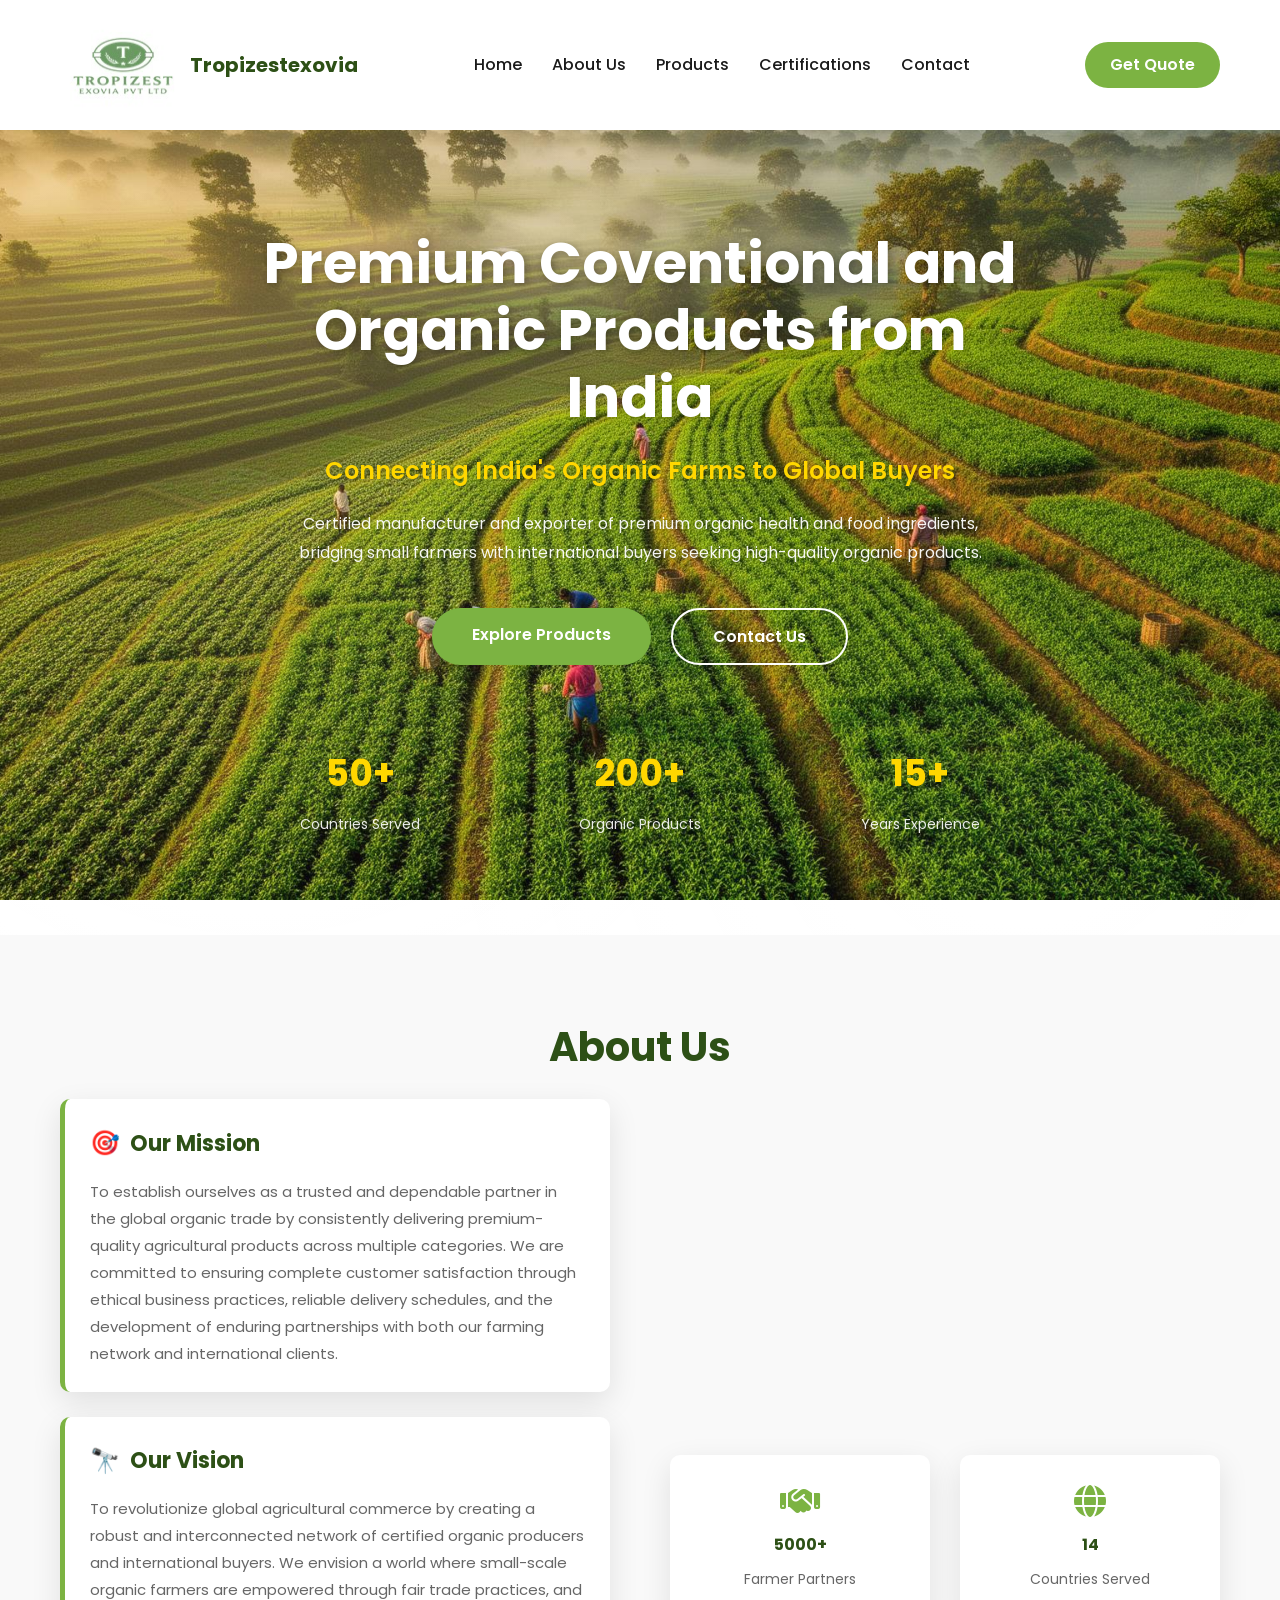
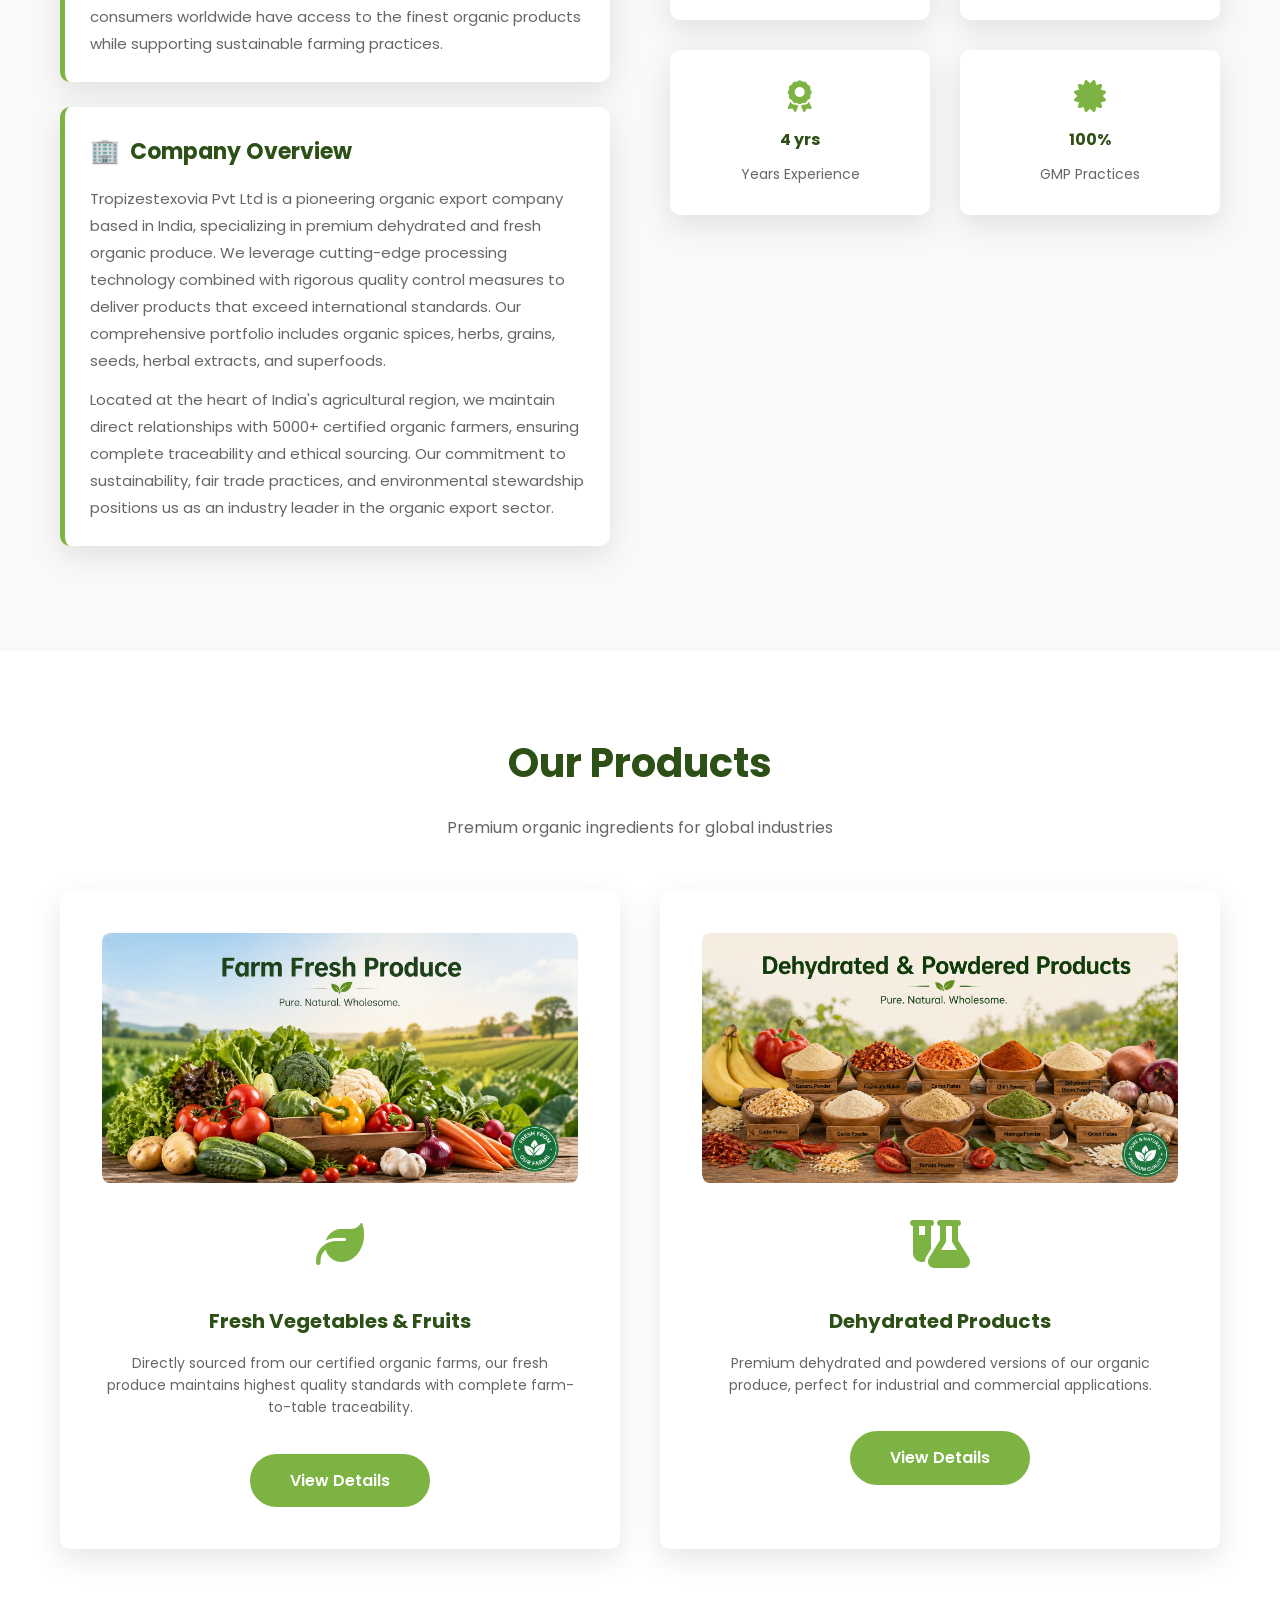
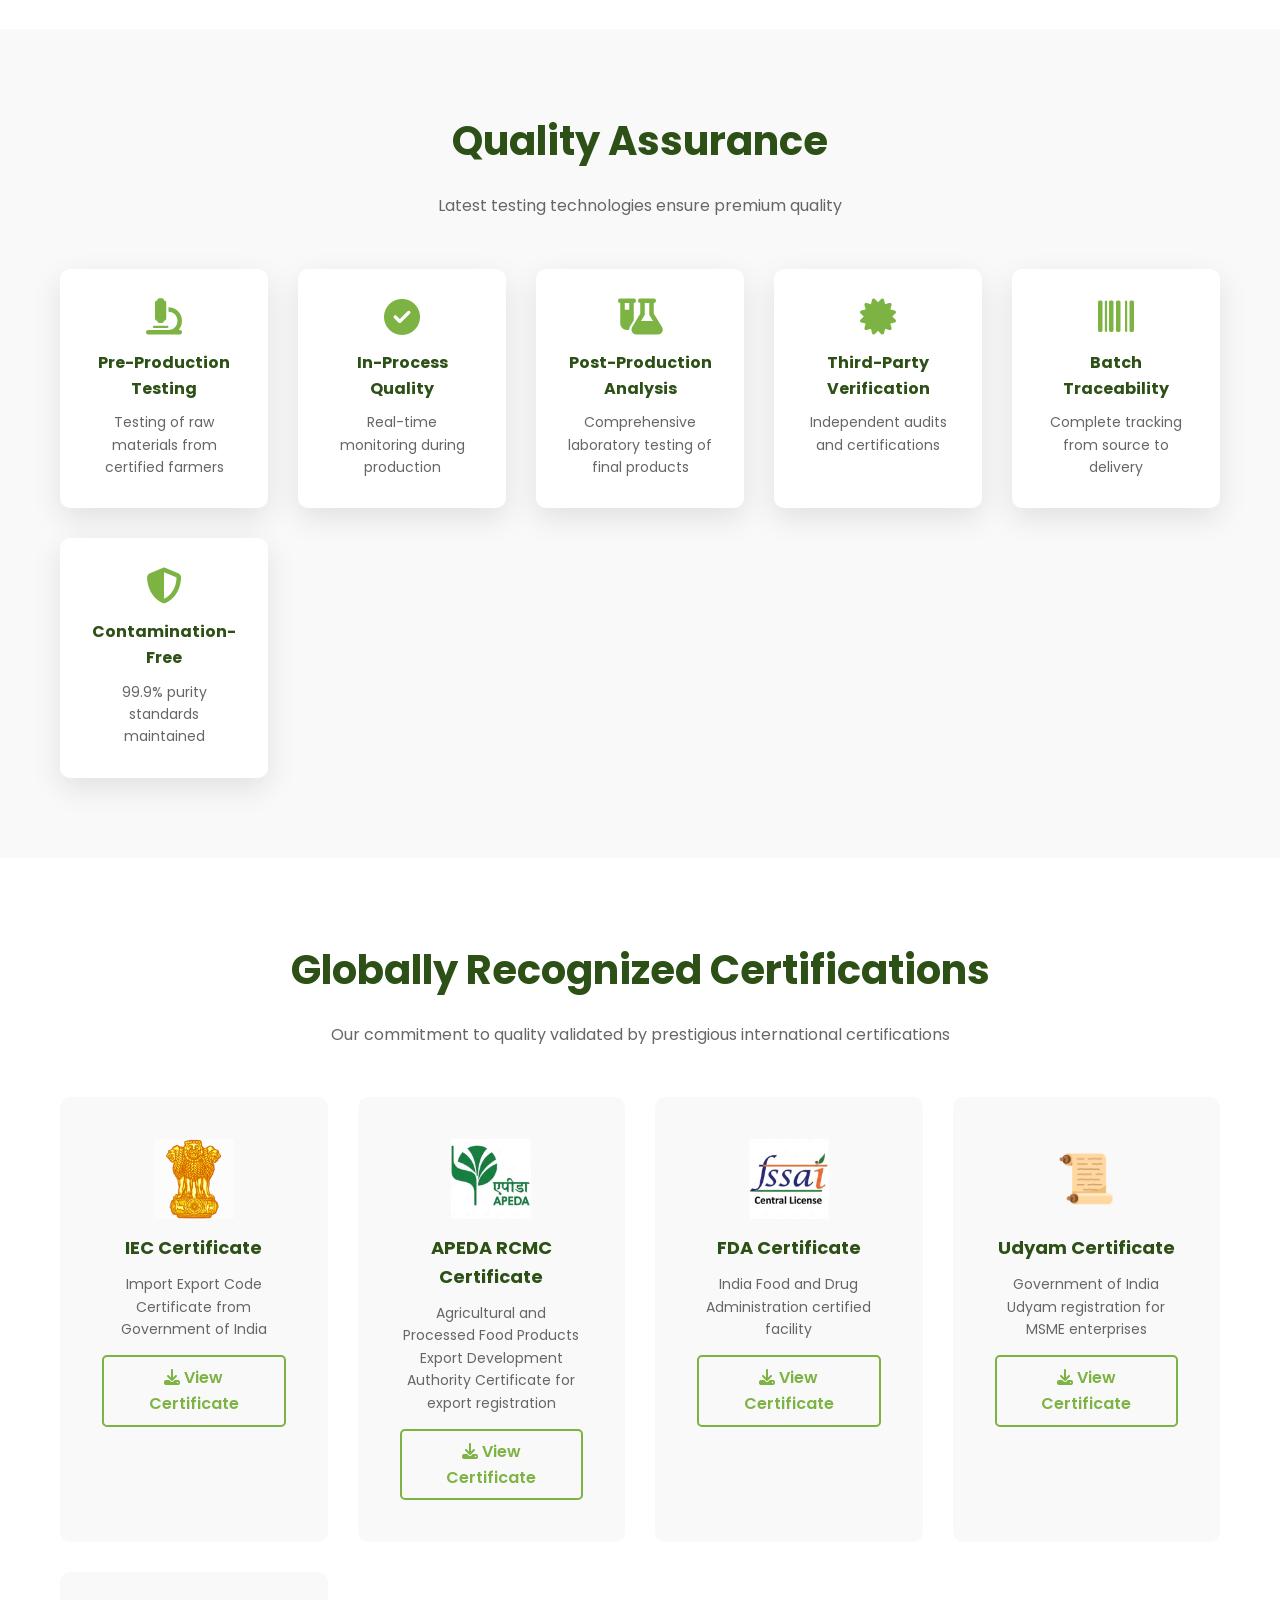
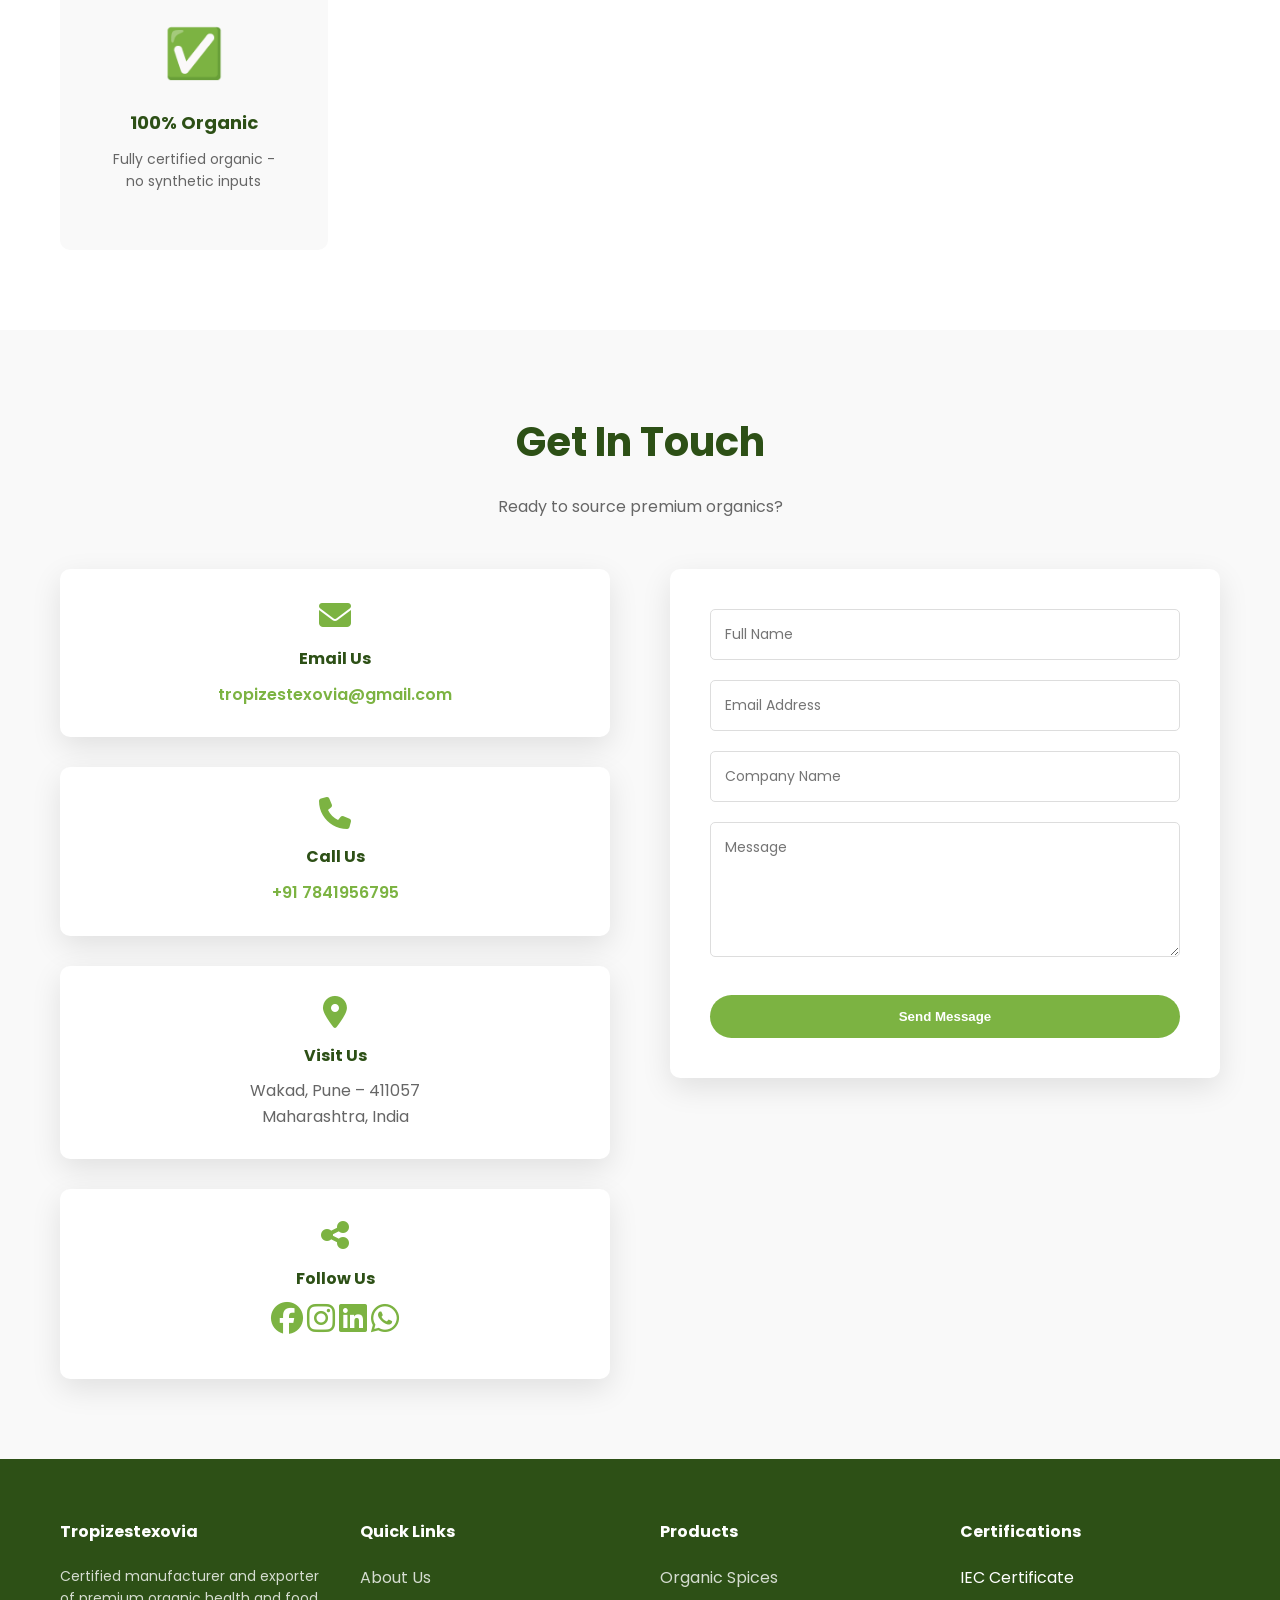
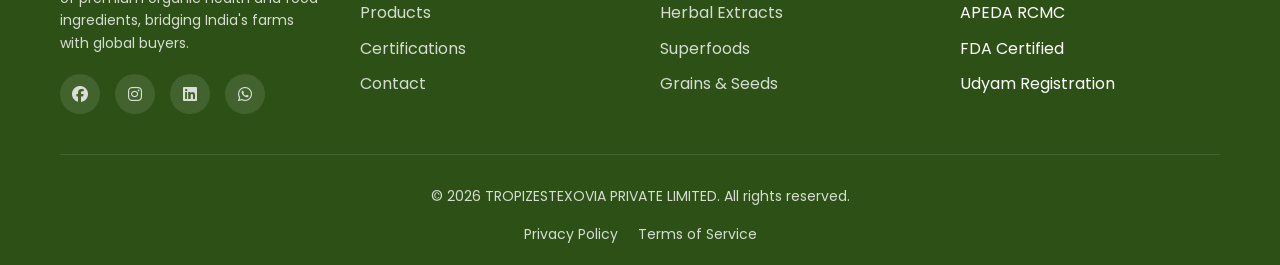
==== index.html @ 0a2497f1 "chnage menu" ====
<!DOCTYPE html>
<html lang="en">
<head>
    <meta charset="UTF-8">
    <meta name="viewport" content="width=device-width, initial-scale=1.0">
    <base href="">
    <title>Tropizestexovia - Premium Organic Products from India</title>
    <link rel="stylesheet" href="styles.css">
    <link rel="stylesheet" href="https://cdnjs.cloudflare.com/ajax/libs/font-awesome/6.4.0/css/all.min.css">
    <link href="https://fonts.googleapis.com/css2?family=Poppins:wght@300;400;500;600;700&display=swap" rel="stylesheet">
</head>
<body>
    <!-- Navigation Header -->
    <nav class="navbar">
        <div class="nav-container">
            <div class="logo">
                <img src="logo.jpeg" alt="Tropizestexovia Logo" class="logo-img">
                <span class="logo-text">Tropizestexovia</span>
            </div>
            <ul class="nav-menu">
                <li><a href="#home" class="nav-link">Home</a></li>
                <li><a href="#about" class="nav-link">About Us</a></li>
                <li><a href="#products" class="nav-link">Products</a></li>
                <li><a href="#certifications" class="nav-link">Certifications</a></li>
                <li><a href="#contact" class="nav-link">Contact</a></li>
            </ul>
            <a href="#contact" class="btn-get-quote">Get Quote</a>
            <button class="hamburger" id="hamburger">
                <span></span>
                <span></span>
                <span></span>
            </button>
        </div>
    </nav>

    <!-- Hero Section -->
    <section id="home" class="hero" style="background-image: url('hero-bg.jpg'); background-size: cover; background-position: center; background-attachment: fixed;">
        <div class="hero-content">
            <h1 class="hero-title">Premium Coventional and Organic Products from India</h1>
            <p class="hero-subtitle">Connecting India's Organic Farms to Global Buyers</p>
            <p class="hero-description">Certified manufacturer and exporter of premium organic health and food ingredients, bridging small farmers with international buyers seeking high-quality organic products.</p>
            <div class="hero-buttons">
                <a href="#products" class="btn btn-primary">Explore Products</a>
                <a href="#contact" class="btn btn-secondary">Contact Us</a>
            </div>
            <div class="hero-stats">
                <div class="stat">
                    <h3>50+</h3>
                    <p>Countries Served</p>
                </div>
                <div class="stat">
                    <h3>200+</h3>
                    <p>Organic Products</p>
                </div>
                <div class="stat">
                    <h3>15+</h3>
                    <p>Years Experience</p>
                </div>
            </div>
        </div>
    </section>

    <!-- About Us Section -->
    <section id="about" class="about">
        <div class="container">
            <h2 class="section-title">About Us</h2>
            <div class="about-content">
                <div class="about-text">
                    <div class="mission-box">
                        <h3>Our Mission</h3>
                        <p>To establish ourselves as a trusted and dependable partner in the global organic trade by consistently delivering premium-quality agricultural products across multiple categories. We are committed to ensuring complete customer satisfaction through ethical business practices, reliable delivery schedules, and the development of enduring partnerships with both our farming network and international clients.</p>
                    </div>

                    <div class="vision-box">
                        <h3>Our Vision</h3>
                        <p>To revolutionize global agricultural commerce by creating a robust and interconnected network of certified organic producers and international buyers. We envision a world where small-scale organic farmers are empowered through fair trade practices, and consumers worldwide have access to the finest organic products while supporting sustainable farming practices.</p>
                    </div>

                    <div class="company-box">
                        <h3>Company Overview</h3>
                        <p>Tropizestexovia Pvt Ltd is a pioneering organic export company based in India, specializing in premium dehydrated and fresh organic produce. We leverage cutting-edge processing technology combined with rigorous quality control measures to deliver products that exceed international standards. Our comprehensive portfolio includes organic spices, herbs, grains, seeds, herbal extracts, and superfoods.</p>
                        <p>Located at the heart of India's agricultural region, we maintain direct relationships with 5000+ certified organic farmers, ensuring complete traceability and ethical sourcing. Our commitment to sustainability, fair trade practices, and environmental stewardship positions us as an industry leader in the organic export sector.</p>
                    </div>
                </div>
                <div class="about-features">
                    <div class="feature-item">
                        <i class="fas fa-handshake"></i>
                        <h4>5000+</h4>
                        <p>Farmer Partners</p>
                    </div>
                    <div class="feature-item">
                        <i class="fas fa-globe"></i>
                        <h4>14</h4>
                        <p>Countries Served</p>
                    </div>
                    <div class="feature-item">
                        <i class="fas fa-award"></i>
                        <h4>4 yrs</h4>
                        <p>Years Experience</p>
                    </div>
                    <div class="feature-item">
                        <i class="fas fa-certificate"></i>
                        <h4>100%</h4>
                        <p>GMP Practices</p>
                    </div>
                </div>
            </div>
        </div>
    </section>

    <!-- Products Section -->
    <section id="products" class="products">
        <div class="container">
            <h2 class="section-title">Our Products</h2>
            <p class="section-subtitle">Premium organic ingredients for global industries</p>
            
            <div class="products-grid">
                <div class="product-card">
                    <div class="product-image">
                        <img src="product-farm-fresh.jpg" alt="Farm Fresh Produce">
                    </div>
                    <div class="product-icon">
                        <i class="fas fa-leaf"></i>
                    </div>
                    <h3>Fresh Vegetables & Fruits</h3>
                    <p>Directly sourced from our certified organic farms, our fresh produce maintains highest quality standards with complete farm-to-table traceability.</p>
                    <a href="product-farm-fresh.html" class="btn btn-primary" style="display: inline-block; margin-top: 15px;">View Details</a>
                </div>

                <div class="product-card">
                    <div class="product-image">
                        <img src="product-dehydrated.jpg" alt="Dehydrated & Powdered Products">
                    </div>
                    <div class="product-icon">
                        <i class="fas fa-flask-vial"></i>
                    </div>
                    <h3>Dehydrated Products</h3>
                    <p>Premium dehydrated and powdered versions of our organic produce, perfect for industrial and commercial applications.</p>
                    <a href="product-dehydrated.html" class="btn btn-primary" style="display: inline-block; margin-top: 15px;">View Details</a>
                </div>
            </div>
        </div>
    </section>

    <!-- Quality Assurance Section -->
    <section class="quality-assurance">
        <div class="container">
            <h2 class="section-title">Quality Assurance</h2>
            <p class="section-subtitle">Latest testing technologies ensure premium quality</p>
            
            <div class="quality-grid">
                <div class="quality-item">
                    <i class="fas fa-microscope"></i>
                    <h4>Pre-Production Testing</h4>
                    <p>Testing of raw materials from certified farmers</p>
                </div>
                <div class="quality-item">
                    <i class="fas fa-check-circle"></i>
                    <h4>In-Process Quality</h4>
                    <p>Real-time monitoring during production</p>
                </div>
                <div class="quality-item">
                    <i class="fas fa-flask-vial"></i>
                    <h4>Post-Production Analysis</h4>
                    <p>Comprehensive laboratory testing of final products</p>
                </div>
                <div class="quality-item">
                    <i class="fas fa-certificate"></i>
                    <h4>Third-Party Verification</h4>
                    <p>Independent audits and certifications</p>
                </div>
                <div class="quality-item">
                    <i class="fas fa-barcode"></i>
                    <h4>Batch Traceability</h4>
                    <p>Complete tracking from source to delivery</p>
                </div>
                <div class="quality-item">
                    <i class="fas fa-shield-alt"></i>
                    <h4>Contamination-Free</h4>
                    <p>99.9% purity standards maintained</p>
                </div>
            </div>
        </div>
    </section>

    <!-- Certifications Section -->
    <section id="certifications" class="certifications">
        <div class="container">
            <h2 class="section-title">Globally Recognized Certifications</h2>
            <p class="section-subtitle">Our commitment to quality validated by prestigious international certifications</p>
            
            <div class="certifications-grid">
                <div class="cert-card">
                    <div class="cert-icon"><img src="icons/IEC.ico" alt="IEC Certificate"></div>
                    <h4>IEC Certificate</h4>
                    <p>Import Export Code Certificate from Government of India</p>
                    <a href="certificates/AAMCT-Certificate.pdf" target="_blank" class="cert-link"><i class="fas fa-download"></i> View Certificate</a>
                </div>
                <div class="cert-card">
                    <div class="cert-icon"><img src="icons/APEDA.ico" alt="APEDA RCMC Certificate"></div>
                    <h4>APEDA RCMC Certificate</h4>
                    <p>Agricultural and Processed Food Products Export Development Authority Certificate for export registration</p>
                    <a href="certificates/APEDA RCMC CERTIFICATE.pdf" target="_blank" class="cert-link"><i class="fas fa-download"></i> View Certificate</a>
                </div>
                <div class="cert-card">
                    <div class="cert-icon"><img src="icons/FSSAI.ico" alt="FDA Certificate"></div>
                    <h4>FDA Certificate</h4>
                    <p>India Food and Drug Administration certified facility</p>
                    <a href="certificates/FDA-Certificate.pdf" target="_blank" class="cert-link"><i class="fas fa-download"></i> View Certificate</a>
                </div>
                <div class="cert-card">
                    <div class="cert-icon">📜</div>
                    <h4>Udyam Certificate</h4>
                    <p>Government of India Udyam registration for MSME enterprises</p>
                    <a href="certificates/Udyam- Certificate.pdf" target="_blank" class="cert-link"><i class="fas fa-download"></i> View Certificate</a>
                </div>
                <div class="cert-card">
                    <div class="cert-icon">✅</div>
                    <h4>100% Organic</h4>
                    <p>Fully certified organic - no synthetic inputs</p>
                </div>
            </div>
        </div>
    </section>

    <!-- Contact Section -->
    <section id="contact" class="contact">
        <div class="container">
            <h2 class="section-title">Get In Touch</h2>
            <p class="section-subtitle">Ready to source premium organics?</p>
            
            <div class="contact-content">
                <div class="contact-info">
                    <div class="info-card">
                        <i class="fas fa-envelope"></i>
                        <h4>Email Us</h4>
                        <p><a href="mailto:tropizestexovia@gmail.com">tropizestexovia@gmail.com</a></p>
                    </div>
                    <div class="info-card">
                        <i class="fas fa-phone"></i>
                        <h4>Call Us</h4>
                        <p><a href="tel:+917841956795">+91 7841956795</a></p>
                    </div>
                    <div class="info-card">
                        <i class="fas fa-map-marker-alt"></i>
                        <h4>Visit Us</h4>
                        <p>Wakad, Pune – 411057<br>Maharashtra, India</p>
                    </div>
                    <div class="info-card">
                        <i class="fas fa-share-alt"></i>
                        <h4>Follow Us</h4>
                        <div class="social-links-contact">
                            <a href="https://www.facebook.com/share/19du6GPkQo/" target="_blank" title="Facebook"><i class="fab fa-facebook"></i></a>
                            <a href="https://www.instagram.com/tropizestexovia?igsh=aGVoY3Zkc3RvdDV5" target="_blank" title="Instagram"><i class="fab fa-instagram"></i></a>
                            <a href="https://www.linkedin.com/in/tropizest-exovia-0214613b3?utm_source=share_via&utm_content=profile&utm_medium=member_android" target="_blank" title="LinkedIn"><i class="fab fa-linkedin"></i></a>
                            <a href="https://wa.me/message/GR5QZE72FZH6A1" target="_blank" title="WhatsApp"><i class="fab fa-whatsapp"></i></a>
                        </div>
                    </div>
                </div>

                <form class="contact-form" id="contactForm">
                    <div class="form-group">
                        <input type="text" placeholder="Full Name" required>
                    </div>
                    <div class="form-group">
                        <input type="email" placeholder="Email Address" required>
                    </div>
                    <div class="form-group">
                        <input type="text" placeholder="Company Name" required>
                    </div>
                    <div class="form-group">
                        <textarea placeholder="Message" rows="5" required></textarea>
                    </div>
                    <button type="submit" class="btn btn-primary">Send Message</button>
                </form>
            </div>
        </div>
    </section>

    <!-- Footer -->
    <!-- Quote Modal -->
    <div id="quoteModal" class="modal-quote">
        <div class="modal-content-quote">
            <div style="display:flex; justify-content:space-between; align-items:center; margin-bottom:12px;">
                <h3 style="margin:0; color:var(--primary-color);">Get a Quote</h3>
                <button onclick="closeQuoteModal()" style="background:none; border:none; font-size:28px; cursor:pointer; color:var(--text-light);">&times;</button>
            </div>
            <form id="quoteForm">
                <div class="quote-grid">
                    <div>
                        <label>First Name</label>
                        <input type="text" name="first_name" required>
                    </div>
                    <div>
                        <label>Last Name</label>
                        <input type="text" name="last_name">
                    </div>
                    <div>
                        <label>Company Name</label>
                        <input type="text" name="company">
                    </div>
                    <div>
                        <label>Email</label>
                        <input type="email" name="email" required>
                    </div>
                    <div>
                        <label>Phone</label>
                        <input type="tel" name="phone" required>
                    </div>
                    <div>
                        <label>Product</label>
                        <input type="text" id="quote_product" name="product" placeholder="Product name or leave blank">
                    </div>
                    <div class="full">
                        <label>Requirement</label>
                        <textarea name="requirement" rows="3"></textarea>
                    </div>
                    <div class="full">
                        <label>Address</label>
                        <textarea name="address" rows="2"></textarea>
                    </div>
                    <div>
                        <label>Expected Date</label>
                        <input type="date" name="expected_date">
                    </div>
                </div>
                <div class="modal-actions">
                    <button type="button" class="btn btn-close" onclick="closeQuoteModal()">Cancel</button>
                    <button type="submit" class="btn btn-primary">Send via Email</button>
                </div>
            </form>
        </div>
    </div>
    <footer class="footer">
        <div class="container">
            <div class="footer-content">
                <div class="footer-section">
                    <h4>Tropizestexovia</h4>
                    <p>Certified manufacturer and exporter of premium organic health and food ingredients, bridging India's farms with global buyers.</p>
                    <div class="social-links">
                        <a href="https://www.facebook.com/share/19du6GPkQo/" target="_blank" title="Facebook"><i class="fab fa-facebook"></i></a>
                        <a href="https://www.instagram.com/tropizestexovia?igsh=aGVoY3Zkc3RvdDV5" target="_blank" title="Instagram"><i class="fab fa-instagram"></i></a>
                        <a href="https://www.linkedin.com/in/tropizest-exovia-0214613b3?utm_source=share_via&utm_content=profile&utm_medium=member_android" target="_blank" title="LinkedIn"><i class="fab fa-linkedin"></i></a>
                        <a href="https://wa.me/message/GR5QZE72FZH6A1" target="_blank" title="WhatsApp"><i class="fab fa-whatsapp"></i></a>
                    </div>
                </div>
                <div class="footer-section">
                    <h4>Quick Links</h4>
                    <ul>
                        <li><a href="#about">About Us</a></li>
                        <li><a href="#products">Products</a></li>
                        <li><a href="#certifications">Certifications</a></li>
                        <li><a href="#contact">Contact</a></li>
                    </ul>
                </div>
                <div class="footer-section">
                    <h4>Products</h4>
                    <ul>
                        <li><a href="#products">Organic Spices</a></li>
                        <li><a href="#products">Herbal Extracts</a></li>
                        <li><a href="#products">Superfoods</a></li>
                        <li><a href="#products">Grains & Seeds</a></li>
                    </ul>
                </div>
                <div class="footer-section">
                    <h4>Certifications</h4>
                    <ul>
                        <li>IEC Certificate</li>
                        <li>APEDA RCMC</li>
                        <li>FDA Certified</li>
                        <li>Udyam Registration</li>
                    </ul>
                </div>
            </div>
            <div class="footer-bottom">
                <p>&copy; 2026 TROPIZESTEXOVIA PRIVATE LIMITED. All rights reserved.</p>
                <div class="footer-links">
                    <a href="#">Privacy Policy</a>
                    <a href="#">Terms of Service</a>
                </div>
            </div>
        </div>
    </footer>

    <script src="script.js"></script>
<div id="google_translate_element" style="position:fixed;top:60px;right:5px;z-index:9999;background-color: transparent;padding:6px;border-radius:2px;"></div>
<script>
function googleTranslateElementInit() {
 new google.translate.TranslateElement({
  pageLanguage:'en',
  includedLanguages:'en,hi,de,fr,es,zh-CN,ar,ru,ja,it,pt',
 }, 'google_translate_element');
}
</script>
<script src="https://translate.google.com/translate_a/element.js?cb=googleTranslateElementInit"></script>
</body>
</html>
---- styles.css ----
/* ==================== Global Styles ==================== */
* {
    margin: 0;
    padding: 0;
    box-sizing: border-box;
}

:root {
    --primary-color: #2d5016;
    --secondary-color: #7cb342;
    --accent-color: #ff6b6b;
    --text-dark: #1a1a1a;
    --text-light: #666666;
    --bg-light: #f9f9f9;
    --white: #ffffff;
    --shadow: 0 10px 30px rgba(0, 0, 0, 0.1);
    --shadow-hover: 0 15px 40px rgba(0, 0, 0, 0.15);
}

html {
    scroll-behavior: smooth;
}

body {
    font-family: 'Poppins', sans-serif;
    color: var(--text-dark);
    background-color: var(--white);
    line-height: 1.6;
}

.container {
    max-width: 1200px;
    margin: 0 auto;
    padding: 0 20px;
}

/* ==================== Navigation ==================== */
.navbar {
    background-color: rgba(255, 255, 255, 0.95);
    padding: 15px 0;
    top: 0;
    z-index: 1000;
    box-shadow: 0 2px 10px rgba(0, 0, 0, 0.1);
    width: 100%;
    backdrop-filter: blur(10px);
}

.nav-container {
    display: flex;
    justify-content: space-between;
    align-items: center;
    max-width: 1200px;
    margin: 0 auto;
    padding: 0 20px;
}

.logo {
    display: flex;
    align-items: center;
    gap: px;
    text-decoration: none;
    font-weight: 700;
    font-size: 20px;
    color: var(--primary-color);
}



.logo-img {
    height: 100px;
    width: 130px;
}

.logo-text {
    color: var(--primary-color);
}

.nav-menu {
    display: flex;
    list-style: none;
    gap: 30px;
}

.nav-link {
    color: var(--text-dark);
    text-decoration: none;
    font-weight: 500;
    transition: color 0.3s ease;
    position: relative;
}

.nav-link:hover {
    color: var(--secondary-color);
}

.nav-link::after {
    content: '';
    position: absolute;
    bottom: -5px;
    left: 0;
    width: 0;
    height: 2px;
    background-color: var(--secondary-color);
    transition: width 0.3s ease;
}

.nav-link:hover::after {
    width: 100%;
}

.btn-get-quote {
    background-color: var(--secondary-color);
    color: var(--white);
    padding: 10px 25px;
    border-radius: 50px;
    text-decoration: none;
    font-weight: 600;
    transition: all 0.3s ease;
    border: none;
    cursor: pointer;
}

.btn-get-quote:hover {
    background-color: var(--primary-color);
    transform: translateY(-2px);
    box-shadow: var(--shadow);
}

/* Hamburger Menu */
.hamburger {
    display: none;
    flex-direction: column;
    cursor: pointer;
    background: none;
    border: none;
    padding: 5px;
    z-index: 1001;
}

.hamburger span {
    width: 25px;
    height: 3px;
    background-color: var(--primary-color);
    margin: 5px 0;
    transition: all 0.3s ease;
    border-radius: 2px;
}

.hamburger.active span:nth-child(1) {
    transform: rotate(45deg) translate(10px, 10px);
}

.hamburger.active span:nth-child(2) {
    opacity: 0;
}

.hamburger.active span:nth-child(3) {
    transform: rotate(-45deg) translate(8px, -7px);
}

/* Mobile Menu */
.nav-menu.mobile-active {
    display: flex;
    flex-direction: column;
    position: absolute;
    top: 100%;
    left: 0;
    right: 0;
    background-color: rgba(255, 255, 255, 0.98);
    backdrop-filter: blur(10px);
    padding: 20px 0;
    gap: 0;
    list-style: none;
    box-shadow: 0 5px 15px rgba(0, 0, 0, 0.1);
}

.nav-menu.mobile-active li {
    padding: 0;
}

.nav-menu.mobile-active .nav-link {
    display: block;
    padding: 12px 20px;
    color: var(--text-dark);
    text-decoration: none;
    font-weight: 500;
    border-bottom: 1px solid #f0f0f0;
    transition: all 0.3s ease;
}

.nav-menu.mobile-active .nav-link:hover {
    background-color: #f5f5f5;
    color: var(--secondary-color);
}

.nav-menu.mobile-active .nav-link::after {
    display: none;
}

/* ==================== Hero Section ==================== */
.hero {
    padding: 100px 20px 80px 20px;
    text-align: center;
    background-image: linear-gradient(rgba(45, 80, 22, 0.5), rgba(45, 80, 22, 0.5)), url('hero-bg.jpg');
    background-size: cover;
    background-position: center;
    background-attachment: fixed;
    display: flex;
    align-items: center;
    justify-content: center;
    position: relative;
    overflow: hidden;
    margin-top: 0;
}

.hero::before {
    content: '';
    position: absolute;
    top: 0;
    left: 0;
    right: 0;
    bottom: 0;
    background-image: 
        radial-gradient(circle at 20% 50%, rgba(255, 255, 255, 0.05) 0%, transparent 50%),
        radial-gradient(circle at 80% 80%, rgba(255, 255, 255, 0.03) 0%, transparent 50%);
    pointer-events: none;
}

.hero-content {
    position: relative;
    z-index: 1;
}

.hero-content {
    max-width: 800px;
    margin: 0 auto;
}

.hero-title {
    font-size: 56px;
    font-weight: 700;
    color: var(--white);
    margin-bottom: 20px;
    line-height: 1.2;
    text-shadow: 2px 2px 8px rgba(0, 0, 0, 0.3);
}

.hero-subtitle {
    font-size: 24px;
    color: #ffd700;
    margin-bottom: 20px;
    font-weight: 600;
    text-shadow: 1px 1px 4px rgba(0, 0, 0, 0.3);
}

.hero-description {
    font-size: 16px;
    color: rgba(255, 255, 255, 0.95);
    margin-bottom: 40px;
    line-height: 1.8;
    max-width: 700px;
    margin-left: auto;
    margin-right: auto;
    text-shadow: 1px 1px 4px rgba(0, 0, 0, 0.2);
}

.hero-buttons {
    display: flex;
    gap: 20px;
    justify-content: center;
    margin-bottom: 60px;
    flex-wrap: wrap;
}

.btn {
    padding: 14px 40px;
    border-radius: 50px;
    text-decoration: none;
    font-weight: 600;
    transition: all 0.3s ease;
    border: none;
    cursor: pointer;
    display: inline-block;
}

.btn-primary {
    background-color: var(--secondary-color);
    color: var(--white);
}

.btn-primary:hover {
    background-color: var(--primary-color);
    transform: translateY(-3px);
    box-shadow: var(--shadow);
}

.btn-secondary {
    background-color: transparent;
    color: var(--white);
    border: 2px solid var(--white);
}

.btn-secondary:hover {
    background-color: var(--white);
    color: var(--primary-color);
    transform: translateY(-3px);
    box-shadow: var(--shadow);
}

.hero-stats {
    display: grid;
    grid-template-columns: repeat(auto-fit, minmax(150px, 1fr));
    gap: 40px;
    margin-top: 60px;
}

.stat {
    padding: 20px;
}

.stat h3 {
    font-size: 36px;
    color: #ffd700;
    margin-bottom: 10px;
    text-shadow: 1px 1px 4px rgba(0, 0, 0, 0.2);
}

.stat p {
    color: rgba(255, 255, 255, 0.9);
    font-size: 14px;
    text-shadow: 1px 1px 3px rgba(0, 0, 0, 0.2);
}

/* ==================== Section Styles ==================== */
section {
    padding: 80px 20px;
}

.section-title {
    font-size: 40px;
    font-weight: 700;
    color: var(--primary-color);
    text-align: center;
    margin-bottom: 20px;
}

.section-subtitle {
    font-size: 16px;
    color: var(--text-light);
    text-align: center;
    margin-bottom: 50px;
}

/* ==================== About Section ==================== */
.about {
    background-color: var(--bg-light);
}

.about-content {
    display: grid;
    grid-template-columns: 1fr 1fr;
    gap: 60px;
    align-items: center;
}

.about-text h3 {
    font-size: 28px;
    color: var(--primary-color);
    margin-bottom: 20px;
}

.about-text p {
    color: var(--text-light);
    margin-bottom: 15px;
    line-height: 1.8;
}

.mission-box,
.vision-box,
.company-box {
    background-color: var(--white);
    padding: 25px;
    border-radius: 10px;
    margin-bottom: 25px;
    box-shadow: var(--shadow);
    border-left: 5px solid var(--secondary-color);
}

.mission-box h3,
.vision-box h3,
.company-box h3 {
    color: var(--primary-color);
    font-size: 22px;
    margin-bottom: 15px;
    display: flex;
    align-items: center;
}

.mission-box h3::before {
    content: "🎯";
    margin-right: 10px;
    font-size: 24px;
}

.vision-box h3::before {
    content: "🔭";
    margin-right: 10px;
    font-size: 24px;
}

.company-box h3::before {
    content: "🏢";
    margin-right: 10px;
    font-size: 24px;
}

.mission-box p,
.vision-box p,
.company-box p {
    color: var(--text-light);
    line-height: 1.8;
    margin-bottom: 12px;
    font-size: 15px;
}

.mission-box p:last-child,
.vision-box p:last-child,
.company-box p:last-child {
    margin-bottom: 0;
}

.about-features {
    display: grid;
    grid-template-columns: 1fr 1fr;
    gap: 30px;
}

.feature-item {
    background-color: var(--white);
    padding: 30px;
    border-radius: 10px;
    box-shadow: var(--shadow);
    text-align: center;
    transition: all 0.3s ease;
}

.feature-item:hover {
    transform: translateY(-5px);
    box-shadow: var(--shadow-hover);
}

.feature-item i {
    font-size: 32px;
    color: var(--secondary-color);
    margin-bottom: 15px;
}

.feature-item h4 {
    color: var(--primary-color);
    margin-bottom: 10px;
    font-size: 16px;
}

.feature-item p {
    color: var(--text-light);
    font-size: 14px;
}

/* ==================== Products Section ==================== */
.products {
    background-color: var(--white);
}

.products-grid {
    display: grid;
    grid-template-columns: repeat(auto-fit, minmax(250px, 1fr));
    gap: 40px;
}

.product-card {
    background-color: var(--white);
    padding: 40px;
    border-radius: 10px;
    box-shadow: var(--shadow);
    text-align: center;
    transition: all 0.3s ease;
    border: 2px solid transparent;
    overflow: hidden;
}

.product-image {
    width: 100%;
    height: 250px;
    background-color: var(--bg-light);
    border-radius: 8px;
    margin-bottom: 25px;
    overflow: hidden;
    display: flex;
    align-items: center;
    justify-content: center;
}

.product-image img {
    width: 100%;
    height: 100%;
    object-fit: cover;
    transition: transform 0.3s ease;
}

.product-card:hover .product-image img {
    transform: scale(1.05);
}

.product-card:hover {
    transform: translateY(-10px);
    box-shadow: var(--shadow-hover);
    border-color: var(--secondary-color);
}

.product-icon {
    font-size: 48px;
    color: var(--secondary-color);
    margin-bottom: 20px;
}

.product-card h3 {
    font-size: 20px;
    color: var(--primary-color);
    margin-bottom: 15px;
}

.product-card p {
    color: var(--text-light);
    margin-bottom: 20px;
    line-height: 1.6;
    font-size: 14px;
}

.product-items {
    list-style: none;
    text-align: left;
}

.product-items li {
    color: var(--text-light);
    padding: 8px 0;
    border-bottom: 1px solid var(--bg-light);
    font-size: 14px;
}

.product-items li:last-child {
    border-bottom: none;
}

/* ==================== Quality Assurance ==================== */
.quality-assurance {
    background-color: var(--bg-light);
}

.quality-grid {
    display: grid;
    grid-template-columns: repeat(auto-fit, minmax(200px, 1fr));
    gap: 30px;
}

.quality-item {
    background-color: var(--white);
    padding: 30px;
    border-radius: 10px;
    text-align: center;
    box-shadow: var(--shadow);
    transition: all 0.3s ease;
}

.quality-item:hover {
    transform: translateY(-5px);
    box-shadow: var(--shadow-hover);
}

.quality-item i {
    font-size: 36px;
    color: var(--secondary-color);
    margin-bottom: 15px;
}

.quality-item h4 {
    color: var(--primary-color);
    margin-bottom: 10px;
    font-size: 16px;
}

.quality-item p {
    color: var(--text-light);
    font-size: 14px;
}

/* ==================== Certifications Section ==================== */
.certifications {
    background-color: var(--white);
}

.certifications-grid {
    display: grid;
    grid-template-columns: repeat(auto-fit, minmax(250px, 1fr));
    gap: 30px;
}

.cert-card {
    background-color: var(--bg-light);
    padding: 40px;
    border-radius: 10px;
    text-align: center;
    transition: all 0.3s ease;
    border: 2px solid transparent;
}

.cert-card:hover {
    transform: translateY(-8px);
    background-color: var(--white);
    box-shadow: var(--shadow);
    border-color: var(--secondary-color);
}

.cert-icon {
    font-size: 48px;
    margin-bottom: 15px;
    height: 80px;
    display: flex;
    align-items: center;
    justify-content: center;
}

.cert-icon img {
    max-width: 100%;
    max-height: 100%;
    width: auto;
    height: auto;
    object-fit: contain;
}

.cert-card h4 {
    color: var(--primary-color);
    margin-bottom: 10px;
    font-size: 18px;
}

.cert-card p {
    color: var(--text-light);
    font-size: 14px;
    line-height: 1.6;
    margin-bottom: 15px;
}

.cert-link {
    display: inline-block;
    color: var(--secondary-color);
    text-decoration: none;
    font-weight: 600;
    padding: 8px 15px;
    border: 2px solid var(--secondary-color);
    border-radius: 5px;
    transition: all 0.3s ease;
}

.cert-link:hover {
    background-color: var(--secondary-color);
    color: var(--white);
}

/* ==================== Product Detail Pages ==================== */
.product-hero {
    background: linear-gradient(135deg, var(--primary-color) 0%, var(--secondary-color) 100%);
    color: var(--white);
    padding: 80px 20px;
    text-align: center;
}

.product-hero .hero-title {
    color: var(--white);
    font-size: 48px;
    margin-bottom: 15px;
}

.product-hero .hero-subtitle {
    color: rgba(255, 255, 255, 0.9);
    font-size: 20px;
}

.product-details {
    padding: 80px 20px;
    background-color: var(--white);
}

.product-content {
    max-width: 900px;
    margin: 0 auto;
}

.product-content h2 {
    color: var(--primary-color);
    font-size: 32px;
    margin-bottom: 20px;
}

.product-content > p {
    color: var(--text-light);
    font-size: 16px;
    line-height: 1.8;
    margin-bottom: 40px;
}

.features-list {
    display: grid;
    grid-template-columns: repeat(auto-fit, minmax(200px, 1fr));
    gap: 30px;
    margin-bottom: 60px;
}

.feature {
    background-color: var(--bg-light);
    padding: 30px;
    border-radius: 10px;
    text-align: center;
    transition: all 0.3s ease;
}

.feature:hover {
    transform: translateY(-5px);
    box-shadow: var(--shadow);
    background-color: var(--white);
}

.feature i {
    font-size: 32px;
    color: var(--secondary-color);
    margin-bottom: 15px;
}

.feature h3 {
    color: var(--primary-color);
    font-size: 18px;
    margin-bottom: 10px;
}

.feature p {
    color: var(--text-light);
    font-size: 14px;
}

.cta-section {
    background: linear-gradient(135deg, var(--bg-light) 0%, rgba(124, 179, 66, 0.1) 100%);
    padding: 40px;
    border-radius: 10px;
    text-align: center;
    border-left: 5px solid var(--secondary-color);
}

.cta-section h3 {
    color: var(--primary-color);
    font-size: 24px;
    margin-bottom: 10px;
}

.cta-section p {
    color: var(--text-light);
    margin-bottom: 20px;
}

/* ==================== Contact Section ==================== */
.contact {
    background-color: var(--bg-light);
}

.contact-content {
    display: grid;
    grid-template-columns: 1fr 1fr;
    gap: 60px;
    align-items: start;
}

.contact-info {
    display: grid;
    grid-template-columns: 1fr;
    gap: 30px;
}

.info-card {
    background-color: var(--white);
    padding: 30px;
    border-radius: 10px;
    text-align: center;
    box-shadow: var(--shadow);
    transition: all 0.3s ease;
}

.info-card:hover {
    transform: translateY(-5px);
    box-shadow: var(--shadow-hover);
}

.info-card i {
    font-size: 32px;
    color: var(--secondary-color);
    margin-bottom: 15px;
}

.info-card h4 {
    color: var(--primary-color);
    margin-bottom: 10px;
}

.info-card p {
    color: var(--text-light);
}

.info-card a {
    color: var(--secondary-color);
    text-decoration: none;
    font-weight: 600;
    transition: color 0.3s ease;
}

.info-card a:hover {
    color: var(--primary-color);
}

.contact-form {
    background-color: var(--white);
    padding: 40px;
    border-radius: 10px;
    box-shadow: var(--shadow);
}

.form-group {
    margin-bottom: 20px;
}

.form-group input,
.form-group textarea {
    width: 100%;
    padding: 14px;
    border: 1px solid #ddd;
    border-radius: 5px;
    font-family: 'Poppins', sans-serif;
    font-size: 14px;
    transition: border-color 0.3s ease;
}

.form-group input:focus,
.form-group textarea:focus {
    outline: none;
    border-color: var(--secondary-color);
}

.contact-form .btn {
    width: 100%;
    margin-top: 10px;
}

/* ==================== Footer ==================== */
.footer {
    background-color: var(--primary-color);
    color: var(--white);
    padding: 60px 20px 20px;
}

.footer-content {
    display: grid;
    grid-template-columns: repeat(auto-fit, minmax(250px, 1fr));
    gap: 40px;
    margin-bottom: 40px;
}

.footer-section h4 {
    margin-bottom: 20px;
    font-size: 16px;
}

.footer-section p {
    color: rgba(255, 255, 255, 0.8);
    margin-bottom: 20px;
    line-height: 1.6;
    font-size: 14px;
}

.footer-section ul {
    list-style: none;
}

.footer-section ul li {
    margin-bottom: 10px;
}

.footer-section a {
    color: rgba(255, 255, 255, 0.8);
    text-decoration: none;
    transition: color 0.3s ease;
}

.footer-section a:hover {
    color: var(--secondary-color);
}

.social-links {
    display: flex;
    gap: 15px;
}

.social-links a {
    display: inline-flex;
    width: 40px;
    height: 40px;
    background-color: rgba(255, 255, 255, 0.1);
    border-radius: 50%;
    align-items: center;
    justify-content: center;
    transition: all 0.3s ease;
}

.social-links a:hover {
    background-color: var(--secondary-color);
    transform: translateY(-3px);
}

.footer-bottom {
    border-top: 1px solid rgba(255, 255, 255, 0.1);
    padding-top: 30px;
    text-align: center;
}

.footer-bottom p {
    color: rgba(255, 255, 255, 0.8);
    font-size: 14px;
    margin-bottom: 15px;
}

.footer-links {
    display: flex;
    gap: 20px;
    justify-content: center;
}

.footer-links a {
    color: rgba(255, 255, 255, 0.8);
    text-decoration: none;
    font-size: 14px;
    transition: color 0.3s ease;
}

.footer-links a:hover {
    color: var(--secondary-color);
}

/* ==================== Responsive Design ==================== */
@media (max-width: 1024px) {
    .nav-menu {
        gap: 20px;
    }
    
    .btn-get-quote {
        padding: 8px 15px;
        font-size: 13px;
    }
}

@media (max-width: 768px) {
    .navbar {
        padding: 10px 0;
    }
    
    .nav-container {
        padding: 0 15px;
    }
    
    .logo {
        gap: 8px;
        font-size: 16px;
    }
    
    .logo-img {
        height: 40px;
        width: 40px;
    }
    
    .logo-text {
        display: none;
    }

    .hamburger {
        display: flex;
    }

    .nav-menu {
        display: none;
    }

    .btn-get-quote {
        display: none;
    }

    .hero {
        padding: 60px 20px 40px 20px;
        height: auto;
        min-height: 70vh;
    }

    .hero-title {
        font-size: 32px;
        margin-bottom: 15px;
    }

    .hero-subtitle {
        font-size: 18px;
        margin-bottom: 15px;
    }

    .hero-description {
        font-size: 14px;
        margin-bottom: 30px;
    }

    .hero-buttons {
        flex-direction: column;
        gap: 10px;
        margin-bottom: 40px;
    }

    .btn {
        width: 100%;
        text-align: center;
        padding: 12px 20px;
    }

    .hero-stats {
        grid-template-columns: 1fr;
        gap: 20px;
        margin-top: 40px;
    }

    .about-content {
        grid-template-columns: 1fr;
    }

    .about-features {
        grid-template-columns: 1fr;
    }

    .section-title {
        font-size: 28px;
    }

    .contact-content {
        grid-template-columns: 1fr;
    }

    .footer-content {
        grid-template-columns: 1fr;
    }

    section {
        padding: 50px 20px;
    }

    .feature-item,
    .product-card,
    .quality-item,
    .cert-card,
    .info-card {
        padding: 20px;
    }

    .product-showcase {
        grid-template-columns: 1fr;
    }

    .products-grid,
    .quality-grid,
    .certifications-grid {
        grid-template-columns: 1fr;
    }
}

@media (max-width: 480px) {
    .navbar {
        padding: 8px 0;
    }
    
    .nav-container {
        padding: 0 10px;
    }
    
    .logo {
        gap: 5px;
        font-size: 14px;
    }
    
    .logo-img {
        height: 35px;
        width: 35px;
    }

    .hero {
        padding: 40px 15px 30px 15px;
        height: auto;
        min-height: 50vh;
    }

    .hero-title {
        font-size: 24px;
        margin-bottom: 10px;
    }

    .hero-subtitle {
        font-size: 14px;
        margin-bottom: 10px;
    }

    .hero-description {
        font-size: 13px;
        margin-bottom: 20px;
        max-width: 100%;
    }

    .hero-buttons {
        flex-direction: column;
        gap: 8px;
        margin-bottom: 30px;
    }

    .btn {
        width: 100%;
        text-align: center;
        padding: 10px 15px;
        font-size: 14px;
    }

    .hero-stats {
        grid-template-columns: 1fr;
        gap: 15px;
        margin-top: 30px;
    }

    .stat {
        padding: 10px;
    }

    .stat h3 {
        font-size: 24px;
    }

    .stat p {
        font-size: 12px;
    }

    .section-title {
        font-size: 22px;
    }

    .section-subtitle {
        font-size: 14px;
    }

    .products-grid,
    .quality-grid,
    .certifications-grid,
    .product-showcase {
        grid-template-columns: 1fr;
    }

    section {
        padding: 40px 15px;
    }

    .feature-item,
    .product-card,
    .quality-item,
    .cert-card,
    .info-card {
        padding: 15px;
    }

    .contact-form {
        padding: 20px;
    }

    .form-group input,
    .form-group textarea {
        padding: 10px;
        font-size: 12px;
    }

    .footer-section h4 {
        font-size: 14px;
    }

    .footer-section p,
    .footer-section ul li a {
        font-size: 12px;
    }
}

@media (max-width: 360px) {
    .navbar {
        padding: 6px 0;
    }
    
    .logo {
        font-size: 12px;
    }
    
    .logo-img {
        height: 30px;
        width: 30px;
    }

    .hero-title {
        font-size: 20px;
    }

    .hero-subtitle {
        font-size: 12px;
    }

    .btn {
        padding: 8px 12px;
        font-size: 12px;
    }
}

/* ==================== Quote Modal Styles ==================== */
.modal-quote {
    display: none;
    position: fixed;
    z-index: 3000;
    left: 0;
    top: 0;
    width: 100%;
    height: 100%;
    background-color: rgba(0,0,0,0.6);
    overflow-y: auto;
}

.modal-quote .modal-content-quote {
    background-color: var(--white);
    margin: 40px auto;
    padding: 30px;
    border-radius: 10px;
    max-width: 720px;
    width: 95%;
}

.quote-grid {
    display: grid;
    grid-template-columns: 1fr 1fr;
    gap: 12px;
}

.quote-grid .full {
    grid-column: 1 / -1;
}

.modal-quote label {
    display: block;
    font-size: 13px;
    color: var(--text-light);
    margin-bottom: 6px;
}

.modal-quote input[type="text"],
.modal-quote input[type="email"],
.modal-quote input[type="tel"],
.modal-quote input[type="date"],
.modal-quote textarea {
    width: 100%;
    padding: 10px;
    border: 1px solid #ddd;
    border-radius: 6px;
    font-size: 14px;
}

.modal-quote .modal-actions {
    display: flex;
    gap: 12px;
    justify-content: flex-end;
    margin-top: 16px;
}

.modal-quote .btn {
    padding: 10px 18px;
    border-radius: 6px;
}

@media (max-width: 768px) {
    .quote-grid { grid-template-columns: 1fr; }
}
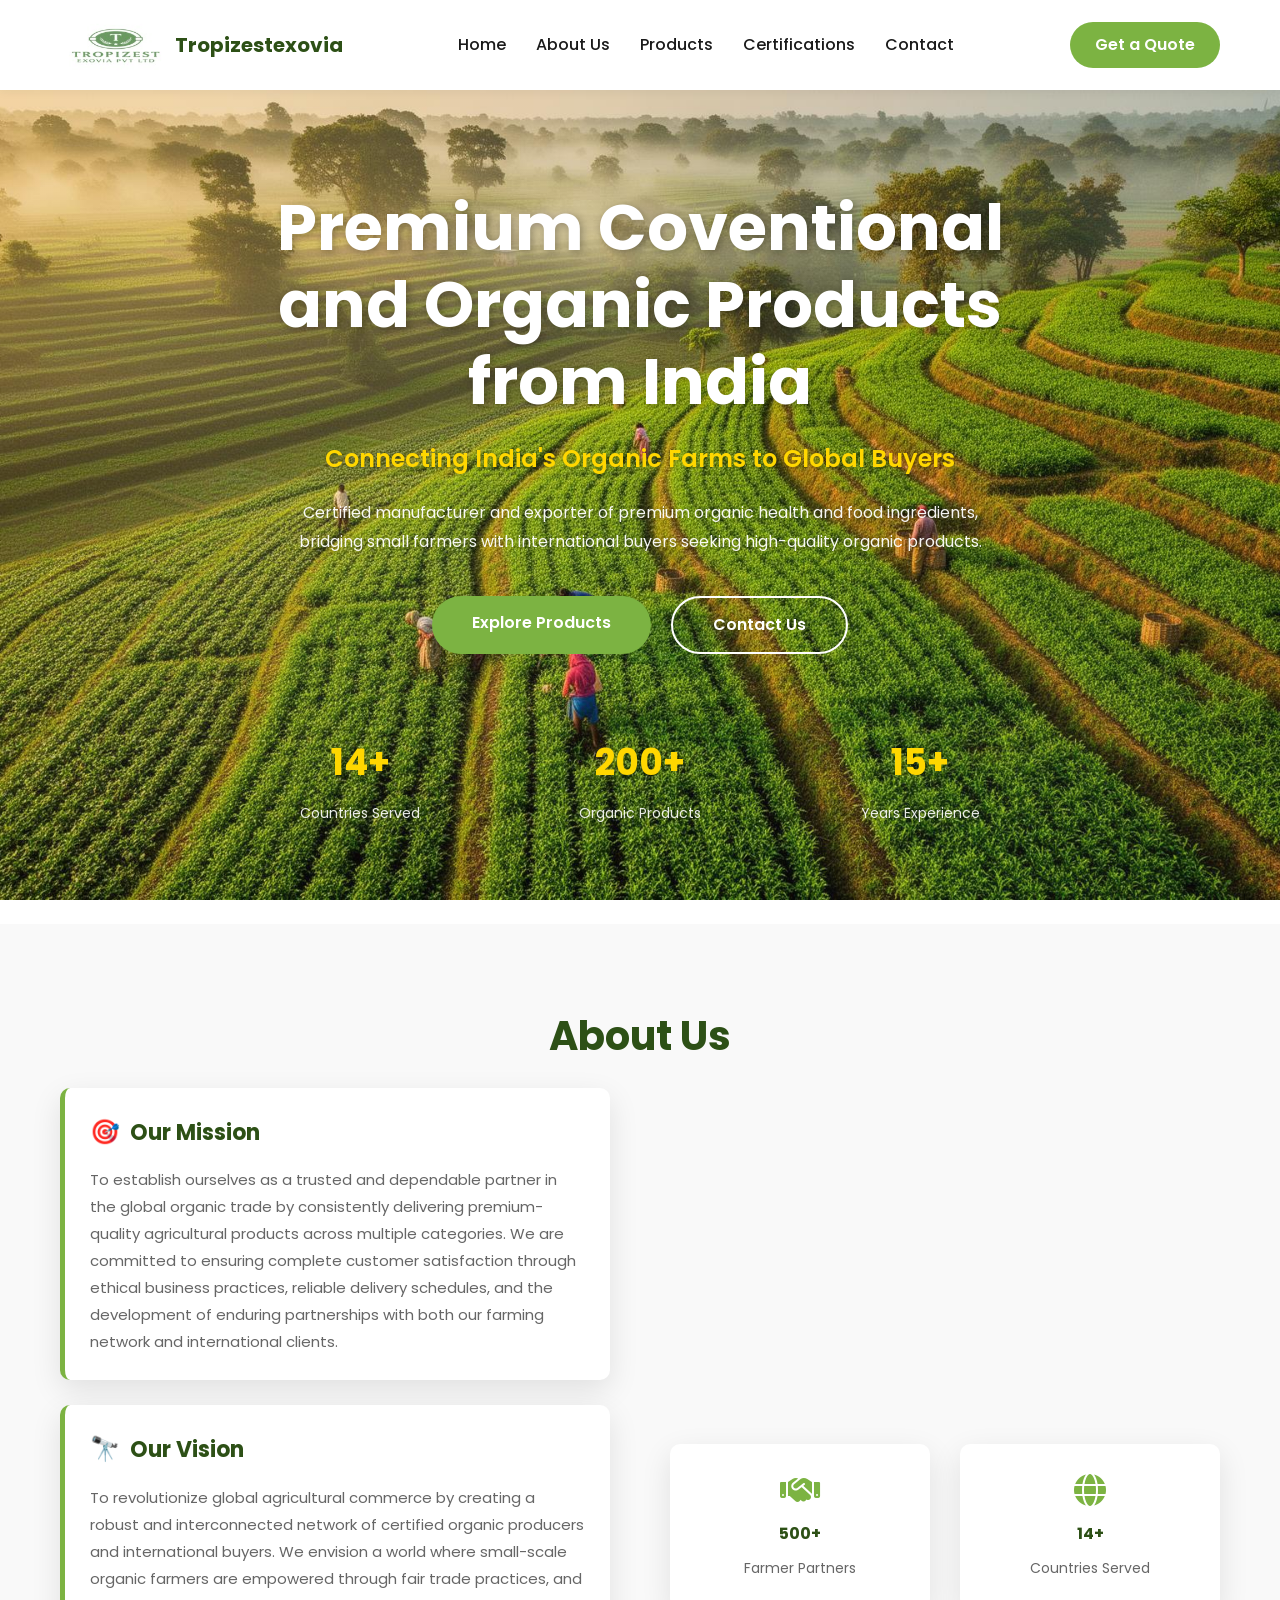
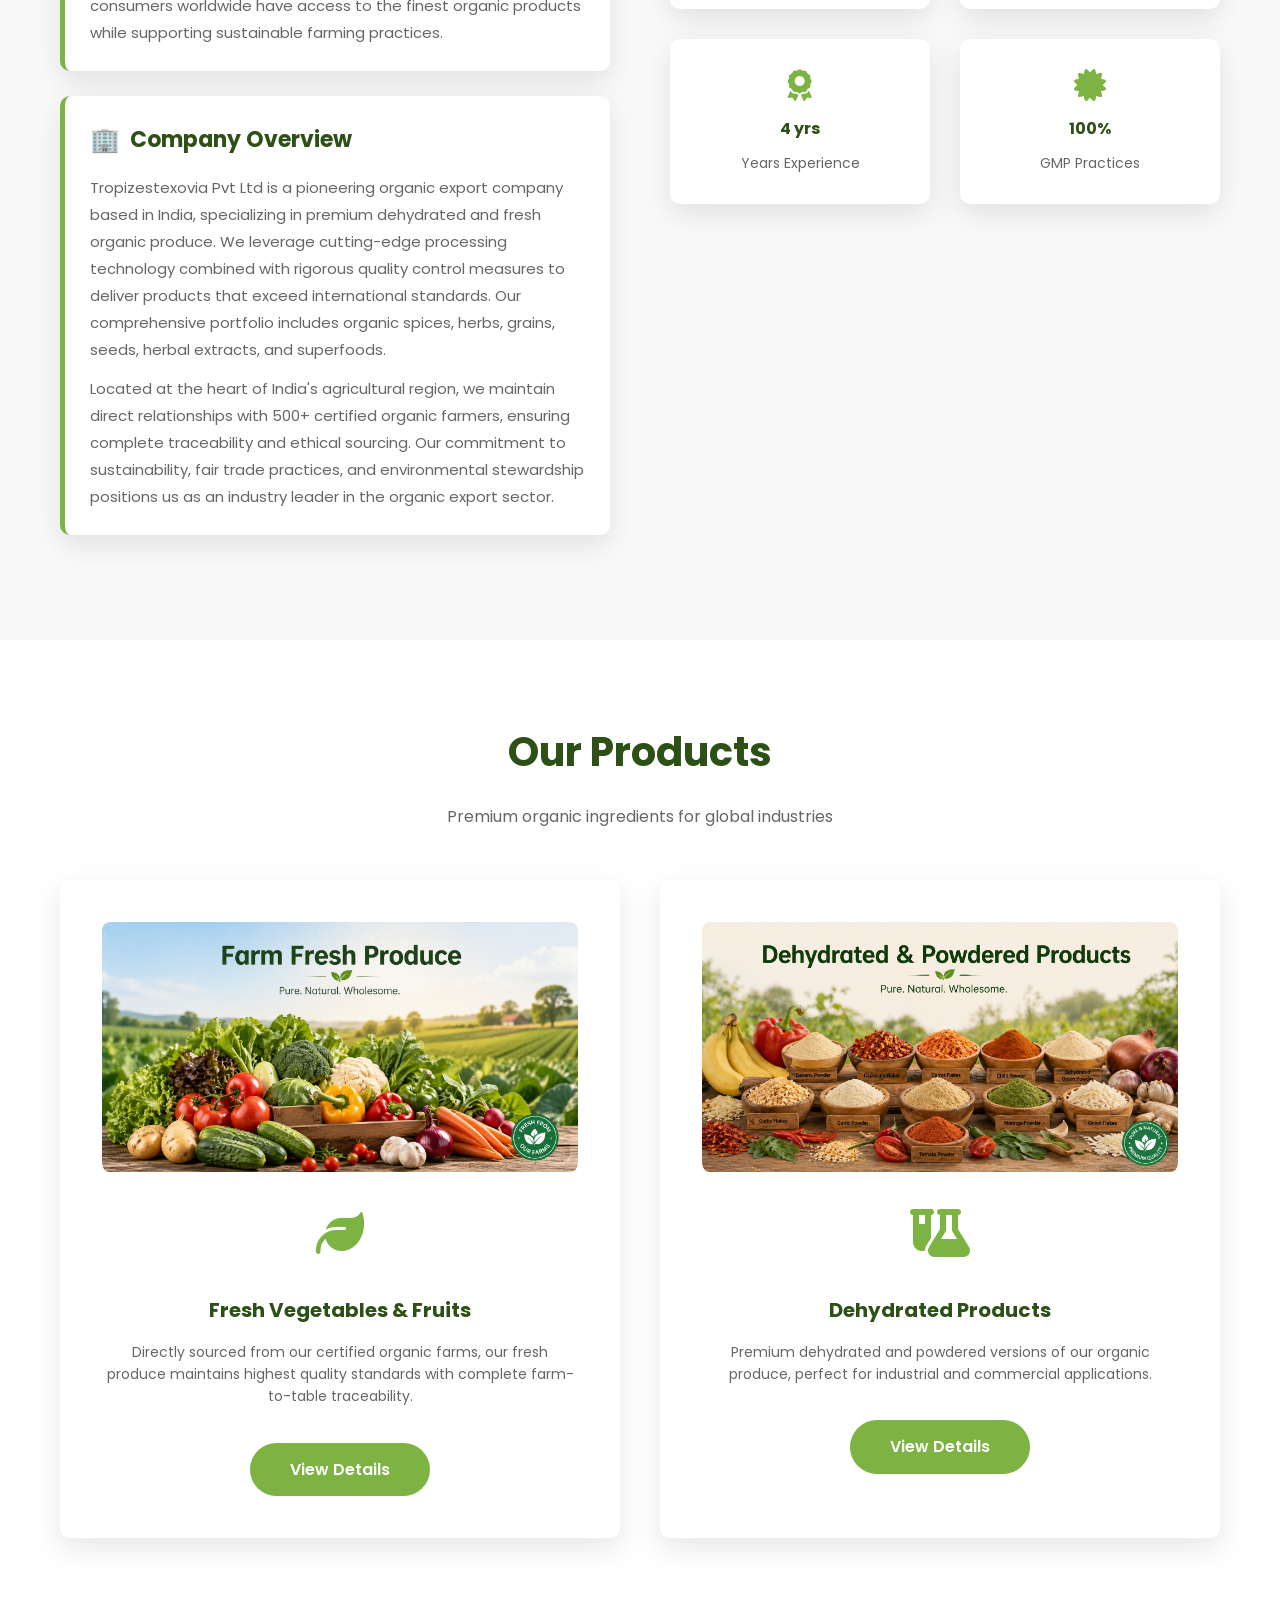
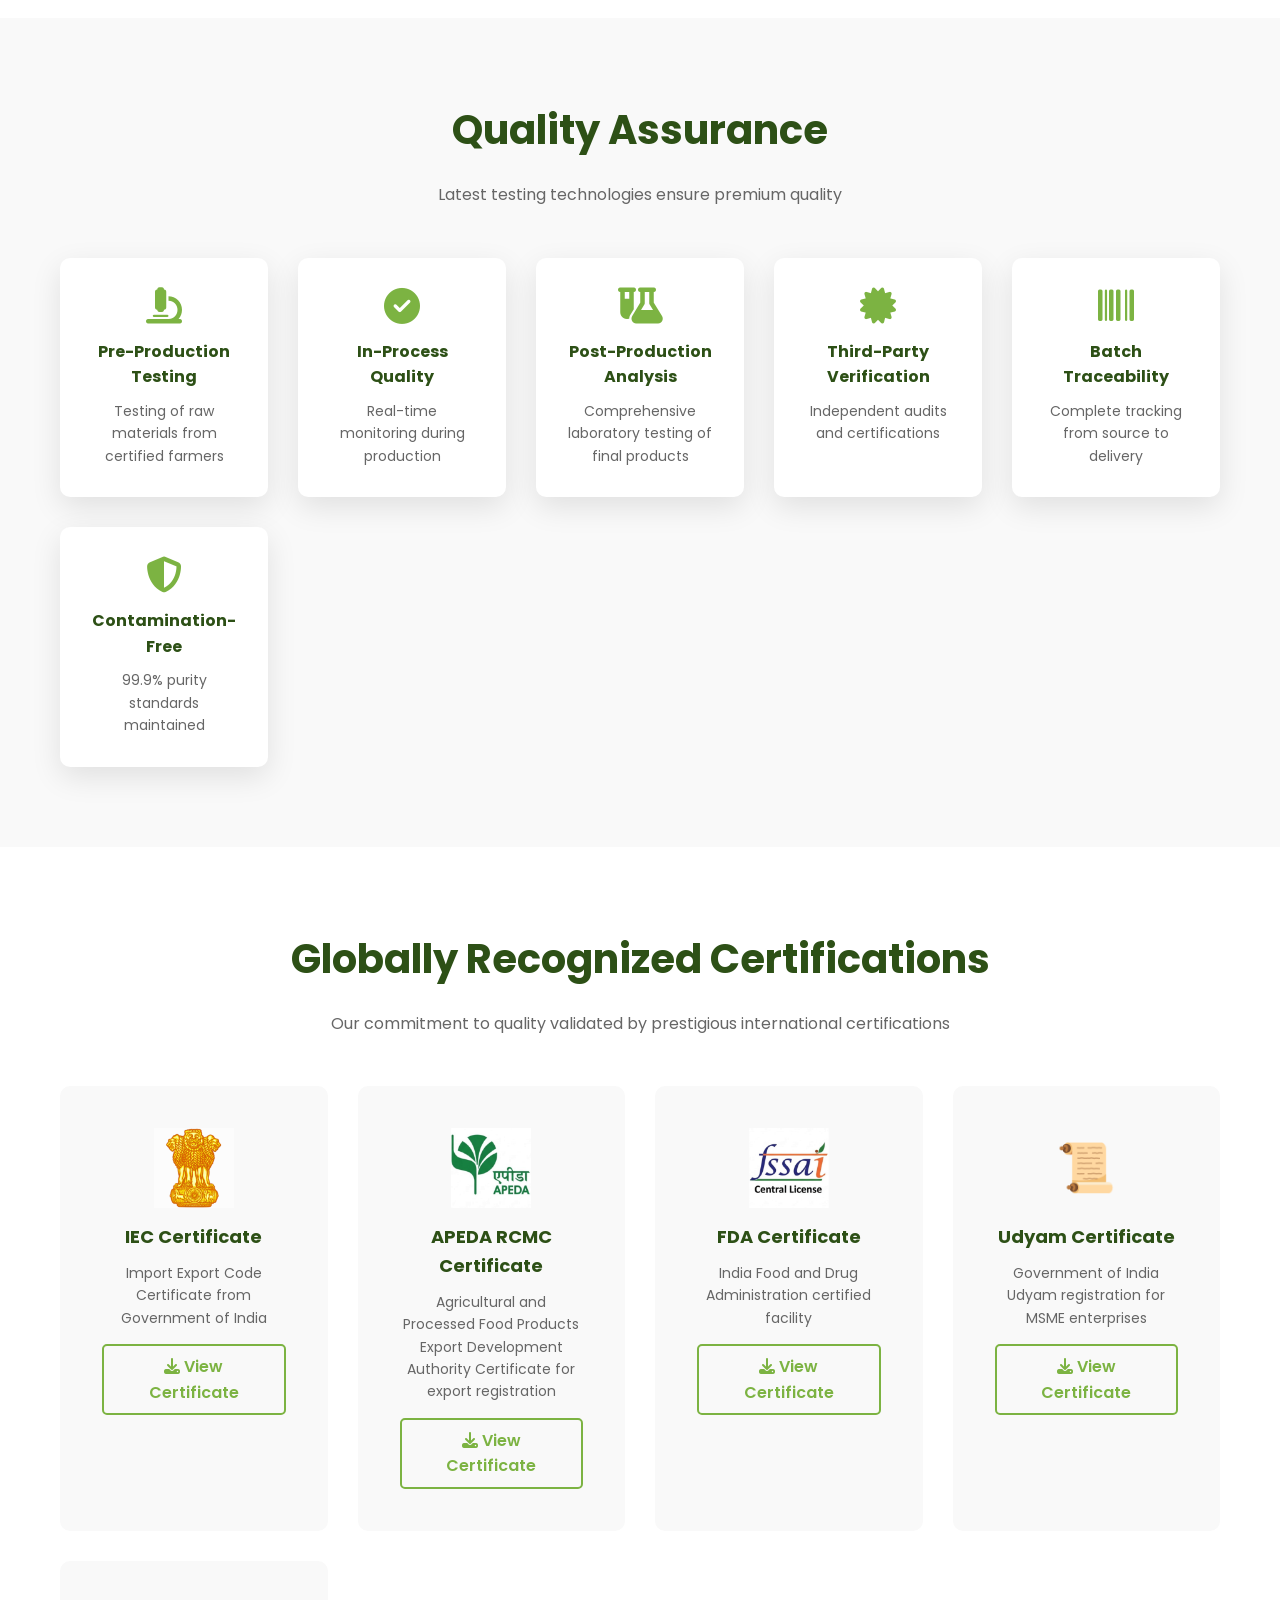
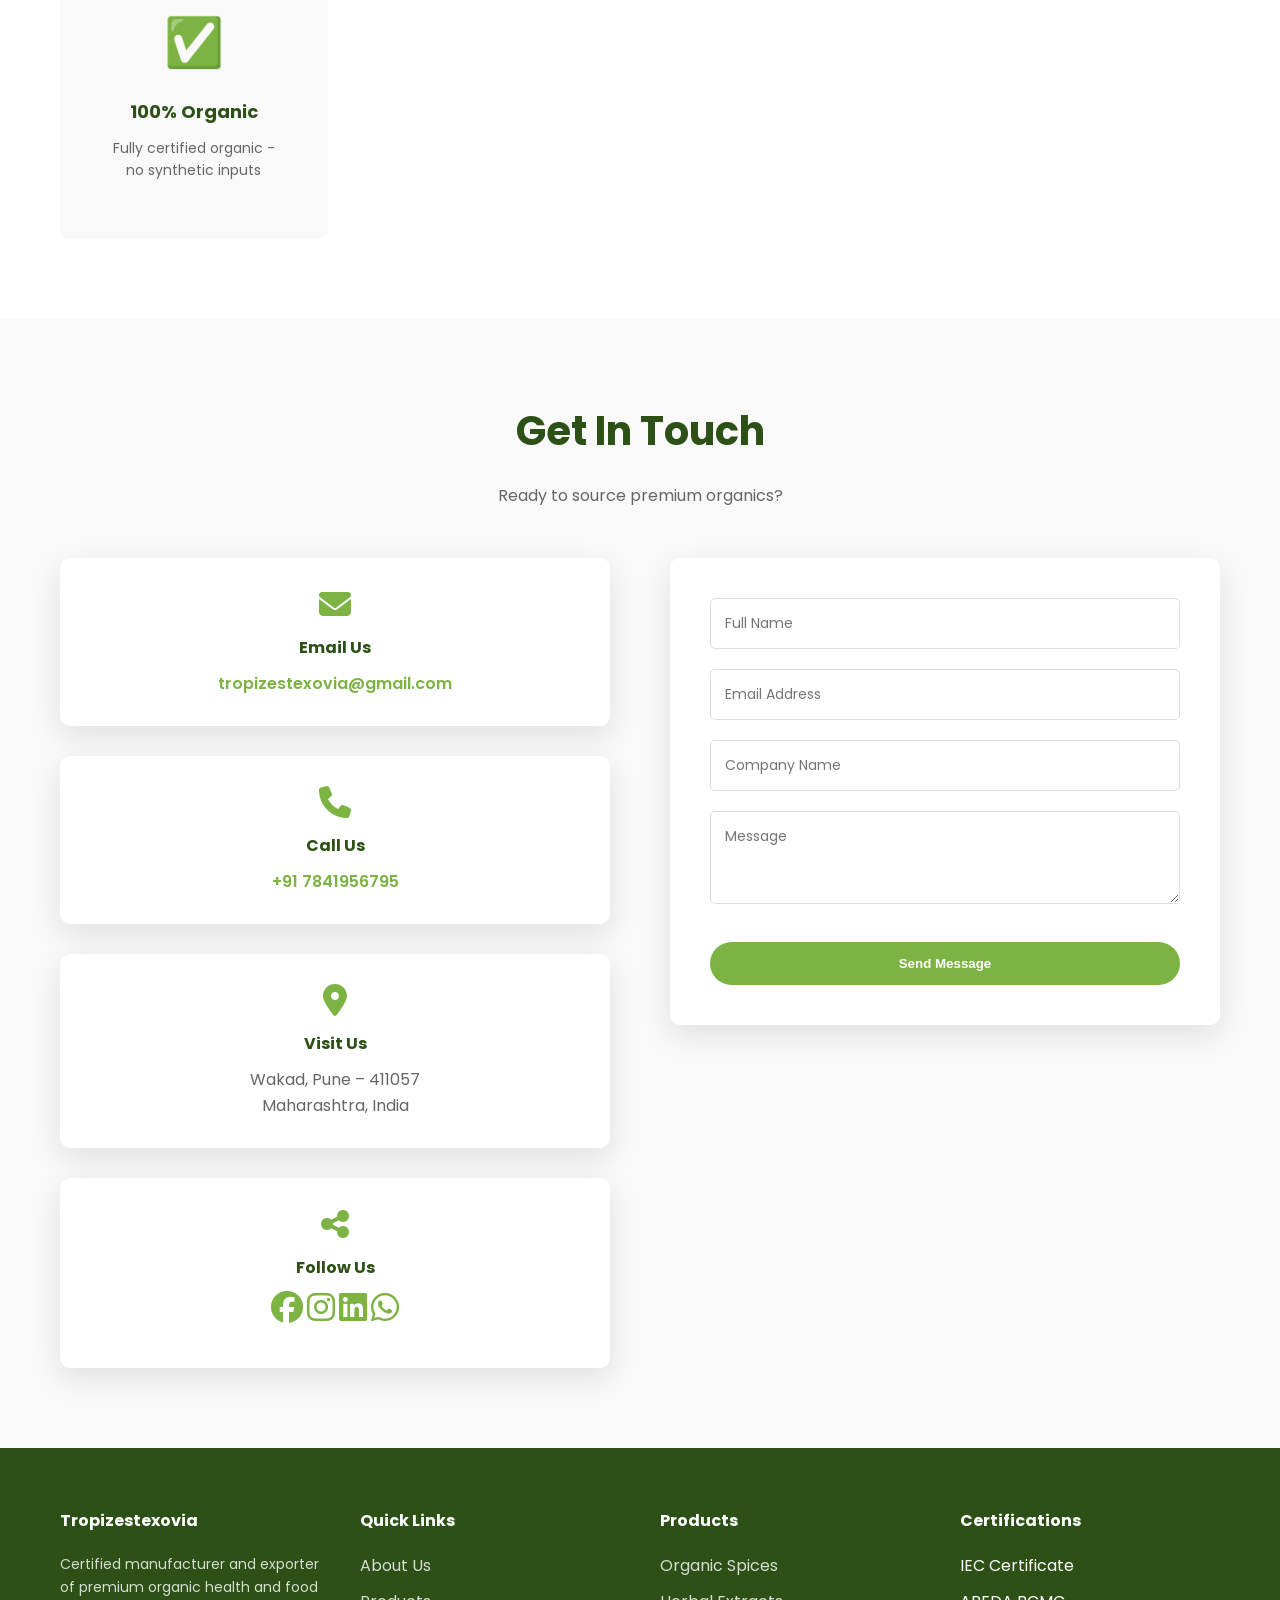
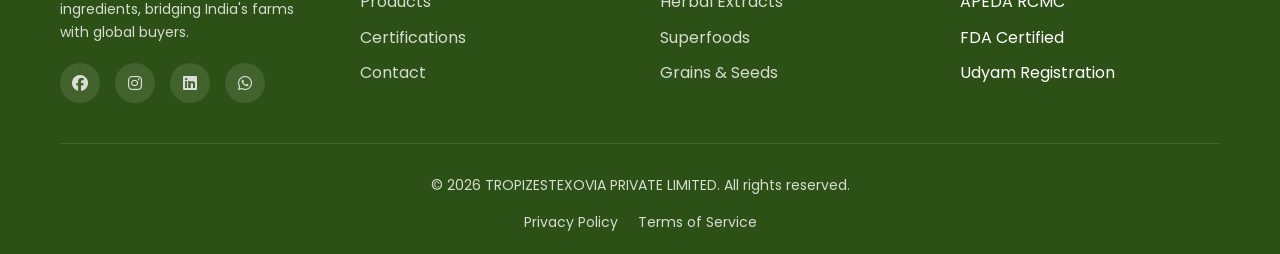
==== commit cfd3c36d: "commit 1" ====
--- a/index.html
+++ b/index.html
@@ -24,7 +24,7 @@
                 <li><a href="#certifications" class="nav-link">Certifications</a></li>
                 <li><a href="#contact" class="nav-link">Contact</a></li>
             </ul>
-            <a href="#contact" class="btn-get-quote">Get Quote</a>
+            <a href="#contact" class="btn-get-quote">Get a Quote</a>
             <button class="hamburger" id="hamburger">
                 <span></span>
                 <span></span>
@@ -45,7 +45,7 @@
             </div>
             <div class="hero-stats">
                 <div class="stat">
-                    <h3>50+</h3>
+                    <h3>14+</h3>
                     <p>Countries Served</p>
                 </div>
                 <div class="stat">
@@ -79,18 +79,18 @@
                     <div class="company-box">
                         <h3>Company Overview</h3>
                         <p>Tropizestexovia Pvt Ltd is a pioneering organic export company based in India, specializing in premium dehydrated and fresh organic produce. We leverage cutting-edge processing technology combined with rigorous quality control measures to deliver products that exceed international standards. Our comprehensive portfolio includes organic spices, herbs, grains, seeds, herbal extracts, and superfoods.</p>
-                        <p>Located at the heart of India's agricultural region, we maintain direct relationships with 5000+ certified organic farmers, ensuring complete traceability and ethical sourcing. Our commitment to sustainability, fair trade practices, and environmental stewardship positions us as an industry leader in the organic export sector.</p>
+                        <p>Located at the heart of India's agricultural region, we maintain direct relationships with 500+ certified organic farmers, ensuring complete traceability and ethical sourcing. Our commitment to sustainability, fair trade practices, and environmental stewardship positions us as an industry leader in the organic export sector.</p>
                     </div>
                 </div>
                 <div class="about-features">
                     <div class="feature-item">
                         <i class="fas fa-handshake"></i>
-                        <h4>5000+</h4>
+                        <h4>500+</h4>
                         <p>Farmer Partners</p>
                     </div>
                     <div class="feature-item">
                         <i class="fas fa-globe"></i>
-                        <h4>14</h4>
+                        <h4>14+</h4>
                         <p>Countries Served</p>
                     </div>
                     <div class="feature-item">
@@ -269,7 +269,7 @@
                         <input type="text" placeholder="Company Name" required>
                     </div>
                     <div class="form-group">
-                        <textarea placeholder="Message" rows="5" required></textarea>
+                        <textarea placeholder="Message" rows="3" required></textarea>
                     </div>
                     <button type="submit" class="btn btn-primary">Send Message</button>
                 </form>
--- a/styles.css
+++ b/styles.css
@@ -687,7 +687,7 @@
 }
 
 .product-details {
-    padding: 80px 20px;
+    padding: 10px 10px;
     background-color: var(--white);
 }
 
@@ -1293,3 +1293,14 @@
 @media (max-width: 768px) {
     .quote-grid { grid-template-columns: 1fr; }
 }
+html{scroll-behavior:smooth}
+.logo-img{max-height:60px!important;width:auto}
+.hero-title{font-size:clamp(2rem,5vw,4rem)!important}
+.navbar{position:sticky;top:0;z-index:1000}
+.whatsapp-float{position:fixed;bottom:20px;right:20px;font-size:28px;text-decoration:none;z-index:9999}
+.back-top{position:fixed;bottom:80px;right:20px;display:none;z-index:9999;padding:10px}
+@media(max-width:768px){
+ .nav-menu{flex-direction:column}
+ .logo-img{max-height:45px!important}
+ body{overflow-x:hidden}
+}
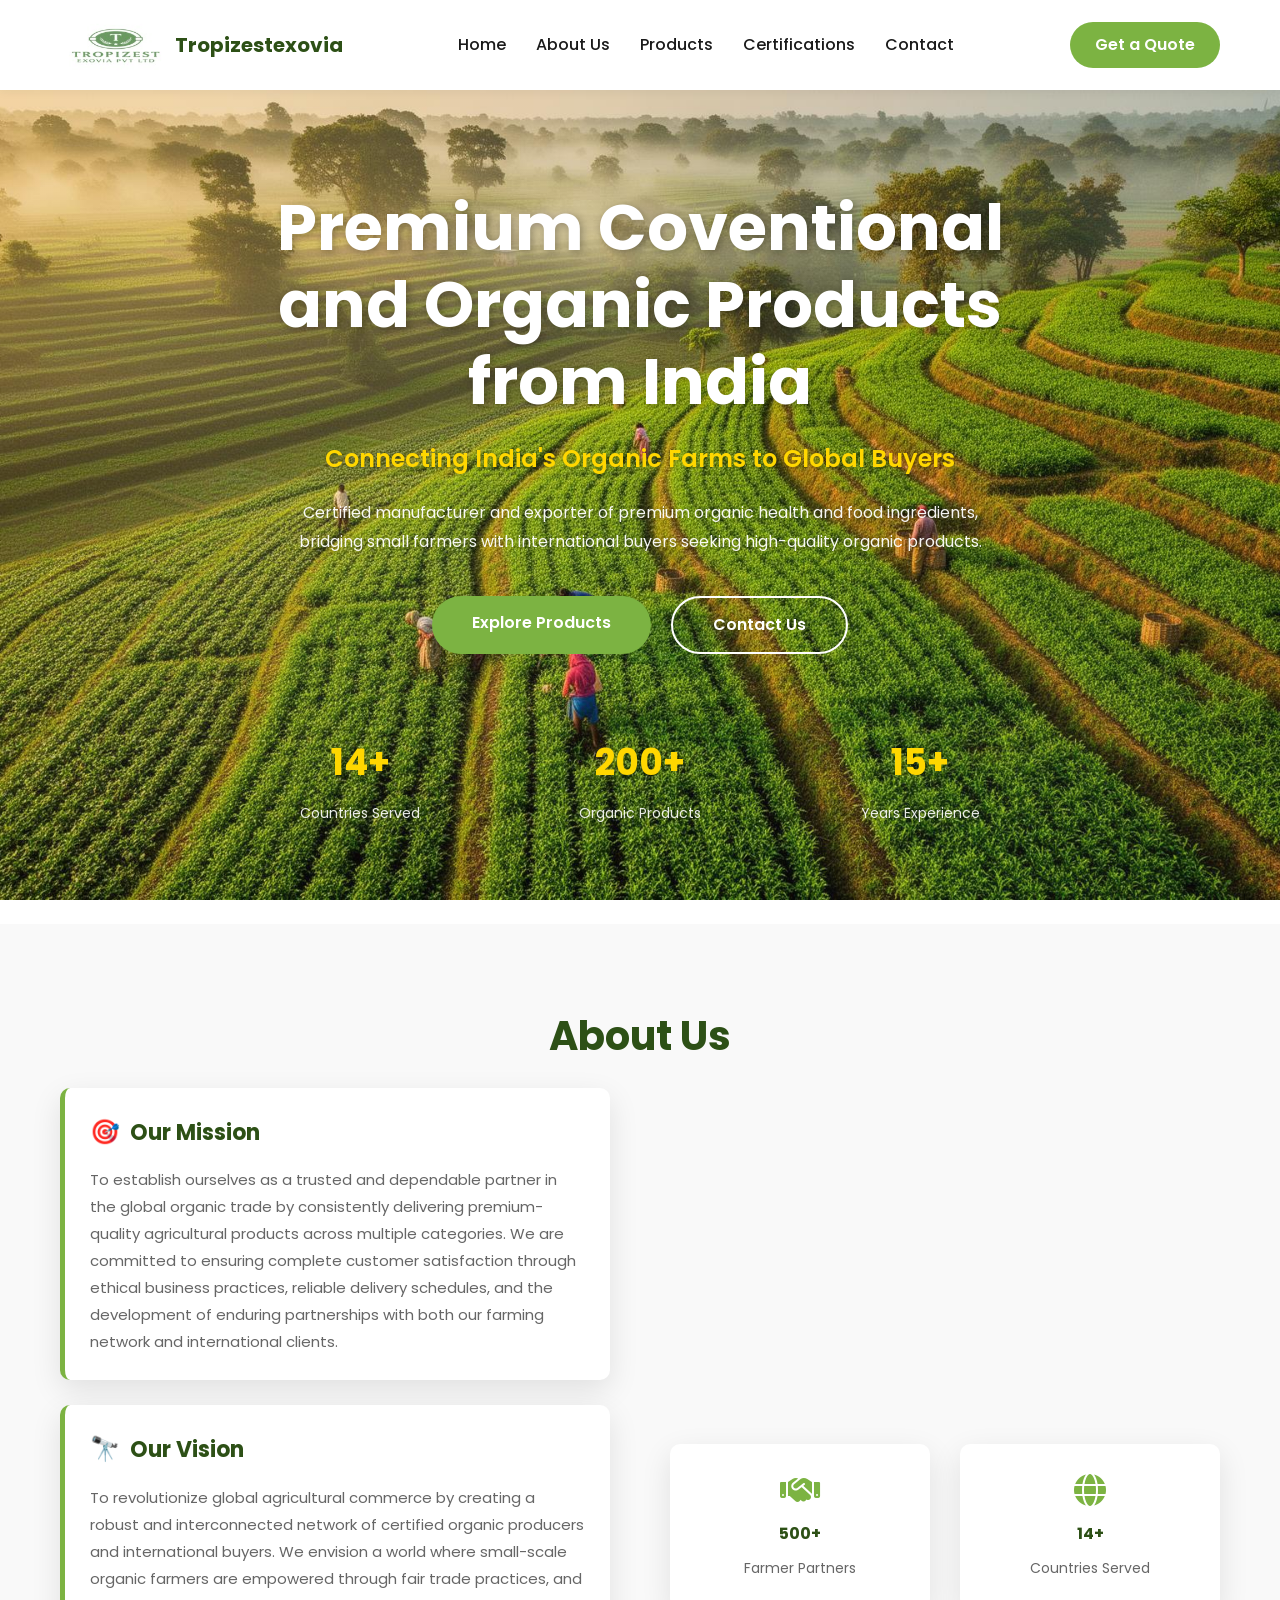
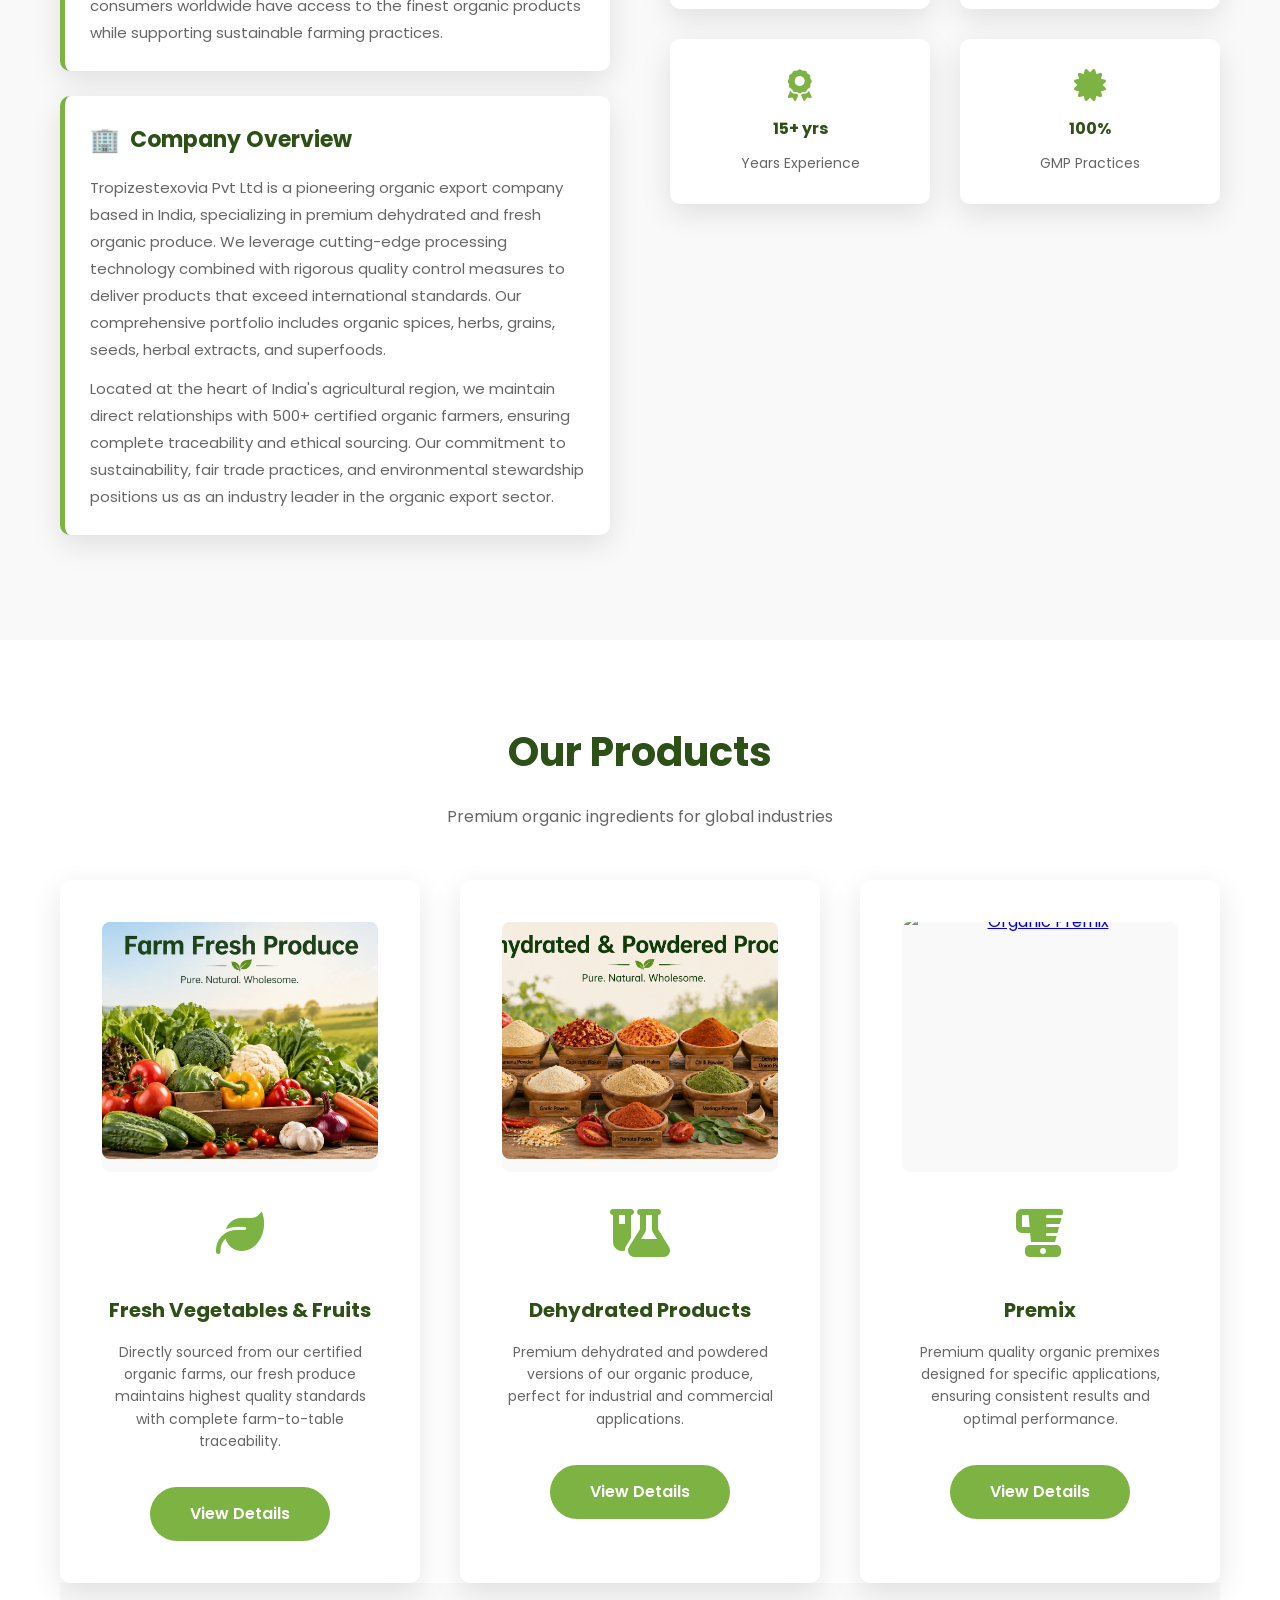
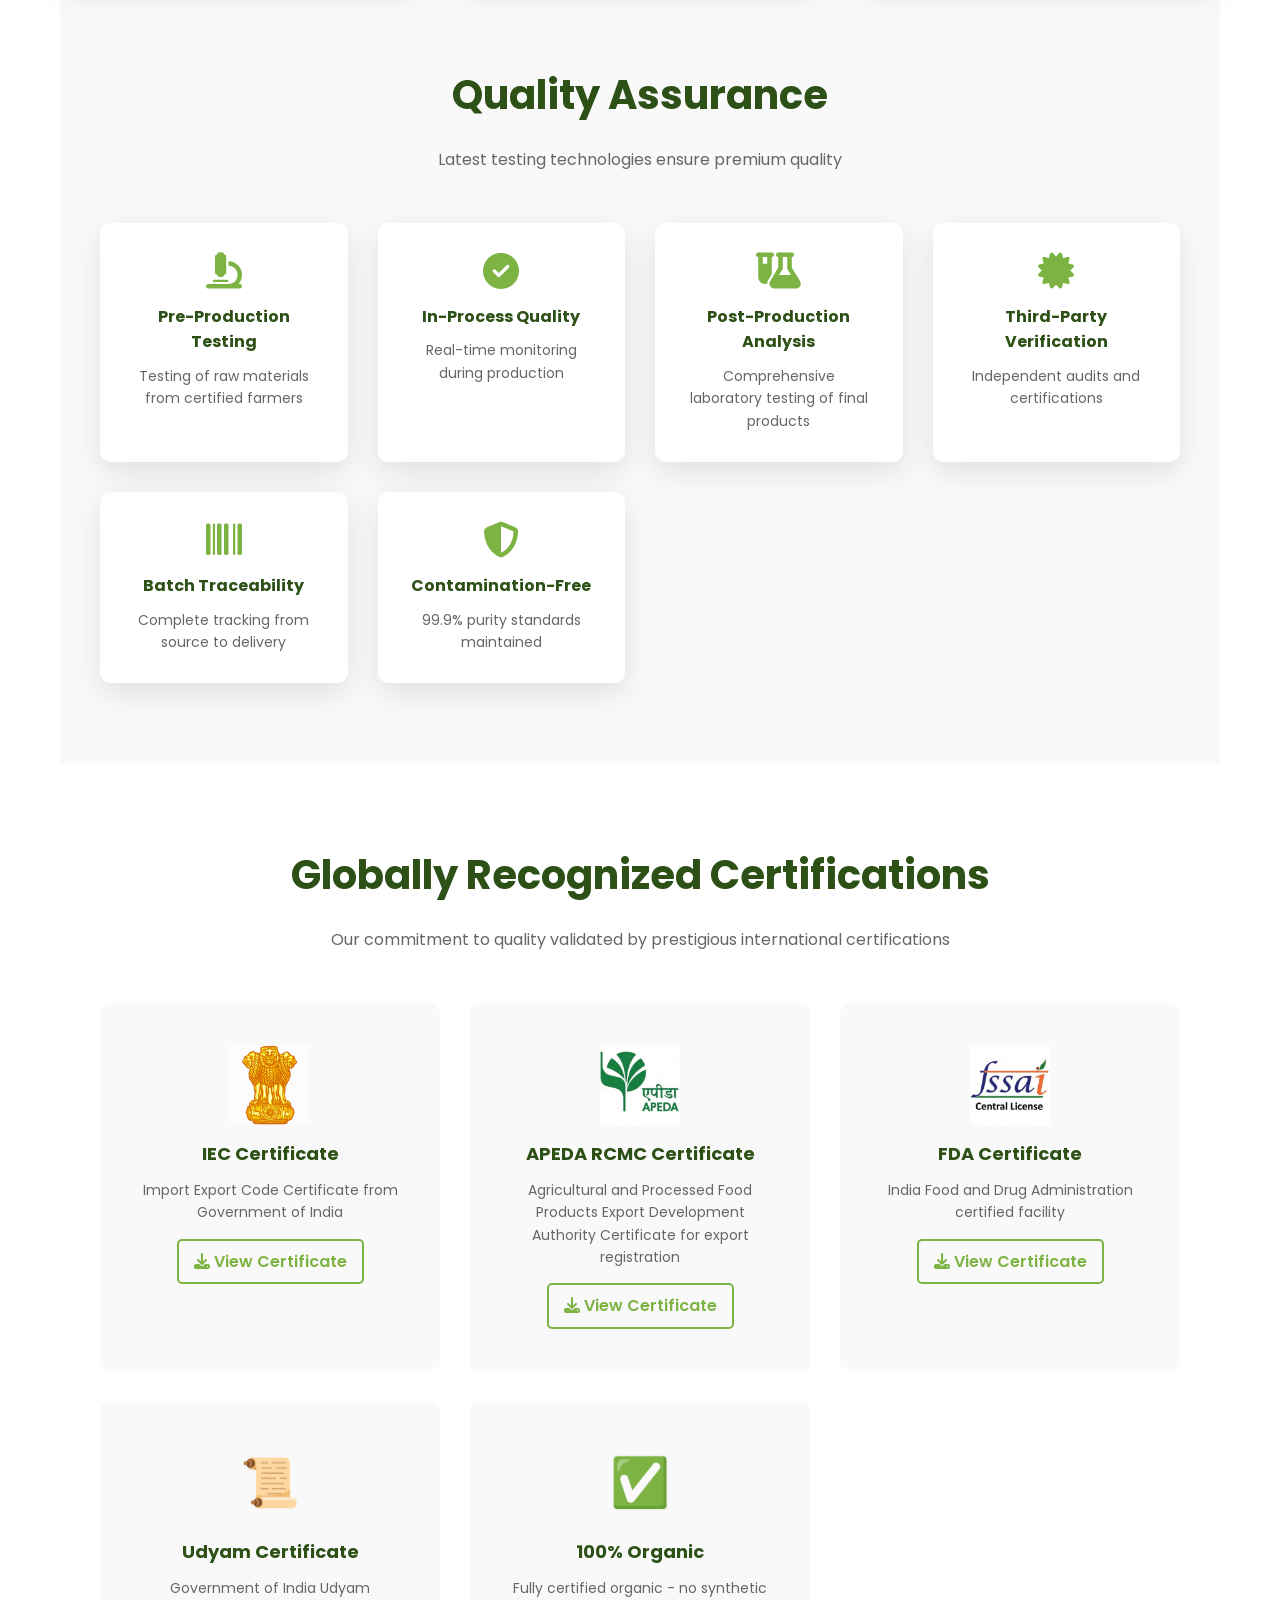
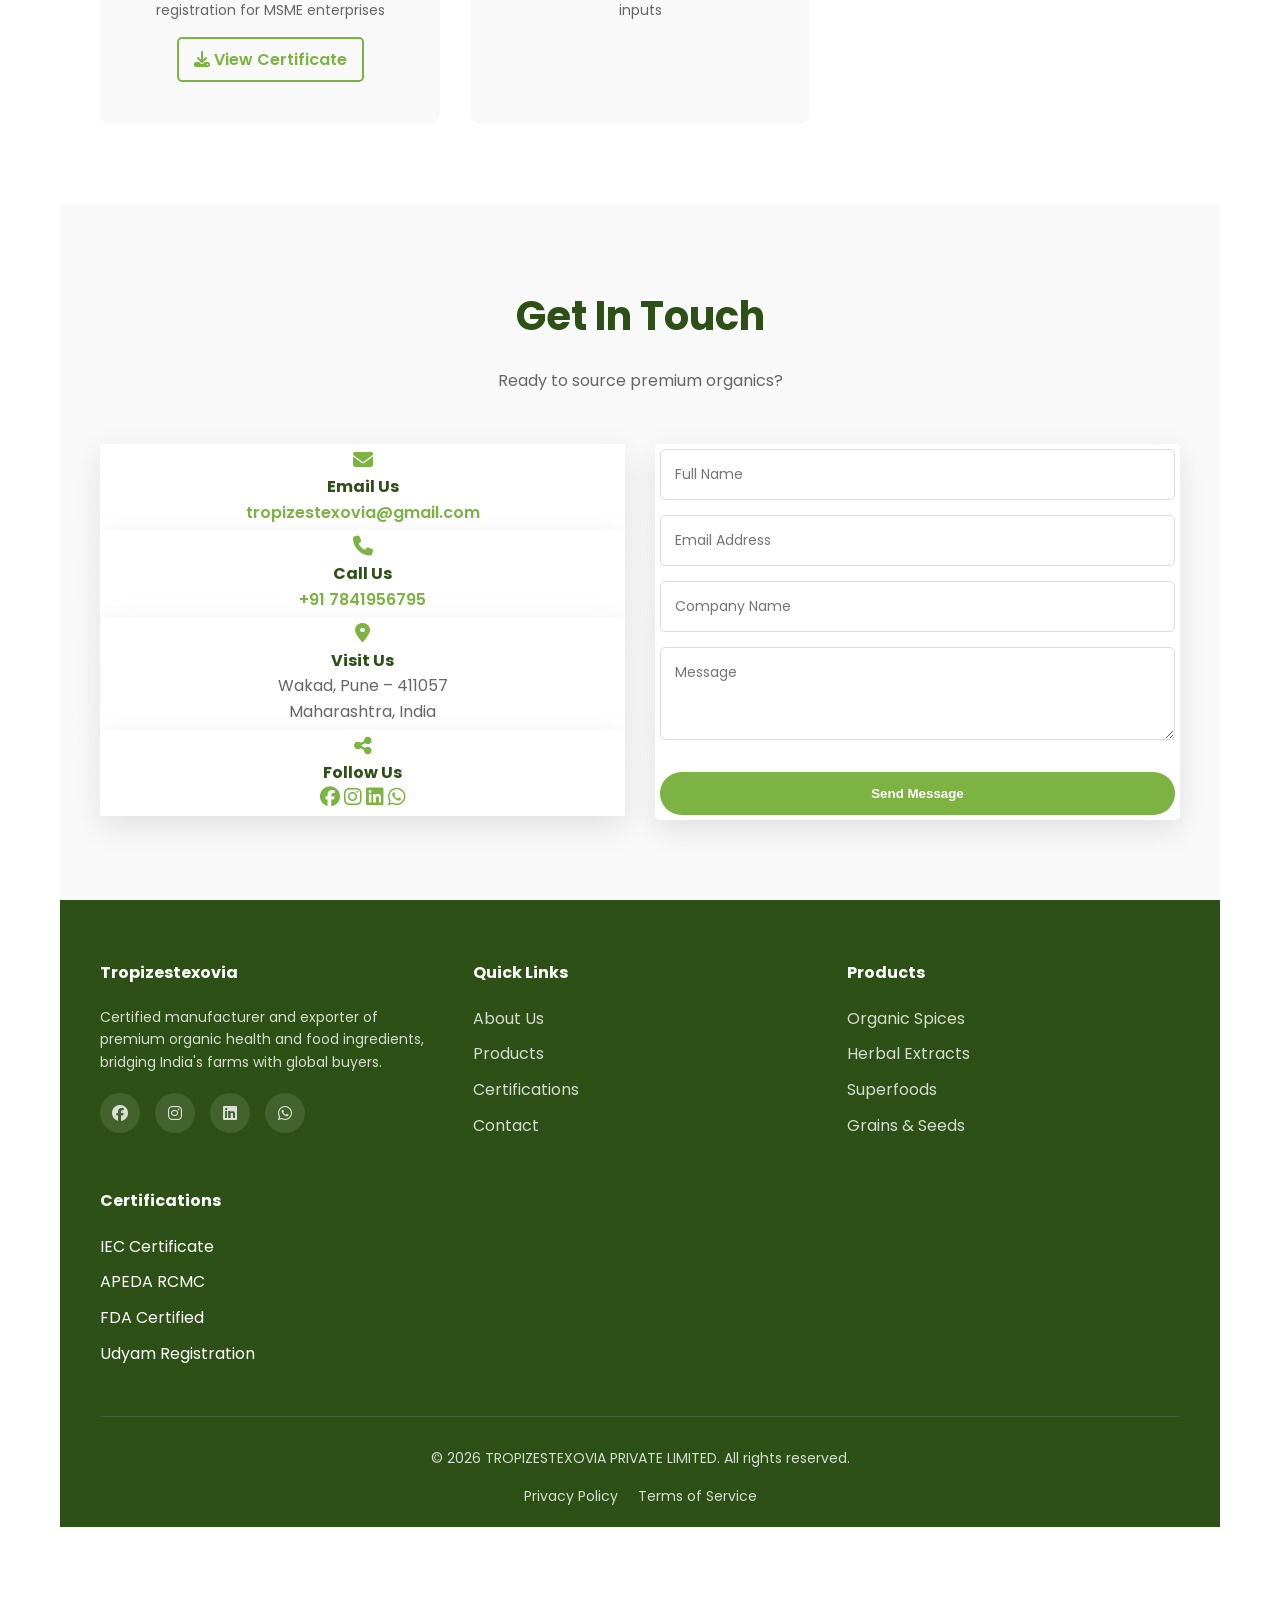
==== commit e1718281: "cng1" ====
--- a/index.html
+++ b/index.html
@@ -95,7 +95,7 @@
                     </div>
                     <div class="feature-item">
                         <i class="fas fa-award"></i>
-                        <h4>4 yrs</h4>
+                        <h4>15+ yrs</h4>
                         <p>Years Experience</p>
                     </div>
                     <div class="feature-item">
@@ -117,7 +117,8 @@
             <div class="products-grid">
                 <div class="product-card">
                     <div class="product-image">
-                        <img src="product-farm-fresh.jpg" alt="Farm Fresh Produce">
+                        <a href="product-farm-fresh.html" class="product-image">
+                        <img src="product-farm-fresh.jpg" alt="Farm Fresh Produce"></a>
                     </div>
                     <div class="product-icon">
                         <i class="fas fa-leaf"></i>
@@ -129,7 +130,8 @@
 
                 <div class="product-card">
                     <div class="product-image">
-                        <img src="product-dehydrated.jpg" alt="Dehydrated & Powdered Products">
+                        <a href="product-dehydrated.html" class="product-image">
+                        <img src="product-dehydrated.jpg" alt="Dehydrated & Powdered Products"></a>
                     </div>
                     <div class="product-icon">
                         <i class="fas fa-flask-vial"></i>
@@ -138,10 +140,25 @@
                     <p>Premium dehydrated and powdered versions of our organic produce, perfect for industrial and commercial applications.</p>
                     <a href="product-dehydrated.html" class="btn btn-primary" style="display: inline-block; margin-top: 15px;">View Details</a>
                 </div>
-            </div>
-        </div>
-    </section>
-
+            
+                <div class="product-card">
+                    <div class="product-image">
+                        <a href="product-premix.html" class="product-image">
+                        <img src="product-premix.png" alt="Organic Premix"></a>
+                    </div>
+                    <div class="product-icon">
+                        <i class="fas fa-blender"></i>
+                    </div>
+                    <h3>Premix</h3>
+                    <p>Premium quality organic premixes designed for specific applications, ensuring consistent results and optimal performance.</p>
+                    <a href="product-premix.html" class="btn btn-primary" style="display: inline-block; margin-top: 15px;">View Details</a>
+                </div>
+            <!-- </div>
+        </div>
+            </div>
+        </div>
+    </section> -->
+        </div>
     <!-- Quality Assurance Section -->
     <section class="quality-assurance">
         <div class="container">
--- a/styles.css
+++ b/styles.css
@@ -774,20 +774,20 @@
 .contact-content {
     display: grid;
     grid-template-columns: 1fr 1fr;
-    gap: 60px;
+    gap: 30px;
     align-items: start;
 }
 
 .contact-info {
-    display: grid;
+    /* display: grid; */
     grid-template-columns: 1fr;
-    gap: 30px;
+    gap: 20px;
 }
 
 .info-card {
     background-color: var(--white);
-    padding: 30px;
-    border-radius: 10px;
+    padding: 5px;  
+    /* border-radius: 10px;   */
     text-align: center;
     box-shadow: var(--shadow);
     transition: all 0.3s ease;
@@ -799,14 +799,14 @@
 }
 
 .info-card i {
-    font-size: 32px;
+    font-size: 20px;
     color: var(--secondary-color);
-    margin-bottom: 15px;
+    /* margin-bottom: 15px; */
 }
 
 .info-card h4 {
     color: var(--primary-color);
-    margin-bottom: 10px;
+    /* margin-bottom: 10px; */
 }
 
 .info-card p {
@@ -826,13 +826,13 @@
 
 .contact-form {
     background-color: var(--white);
-    padding: 40px;
-    border-radius: 10px;
+    padding: 5px;
+    border-radius: 5px;
     box-shadow: var(--shadow);
 }
 
 .form-group {
-    margin-bottom: 20px;
+    margin-bottom: 15px;
 }
 
 .form-group input,
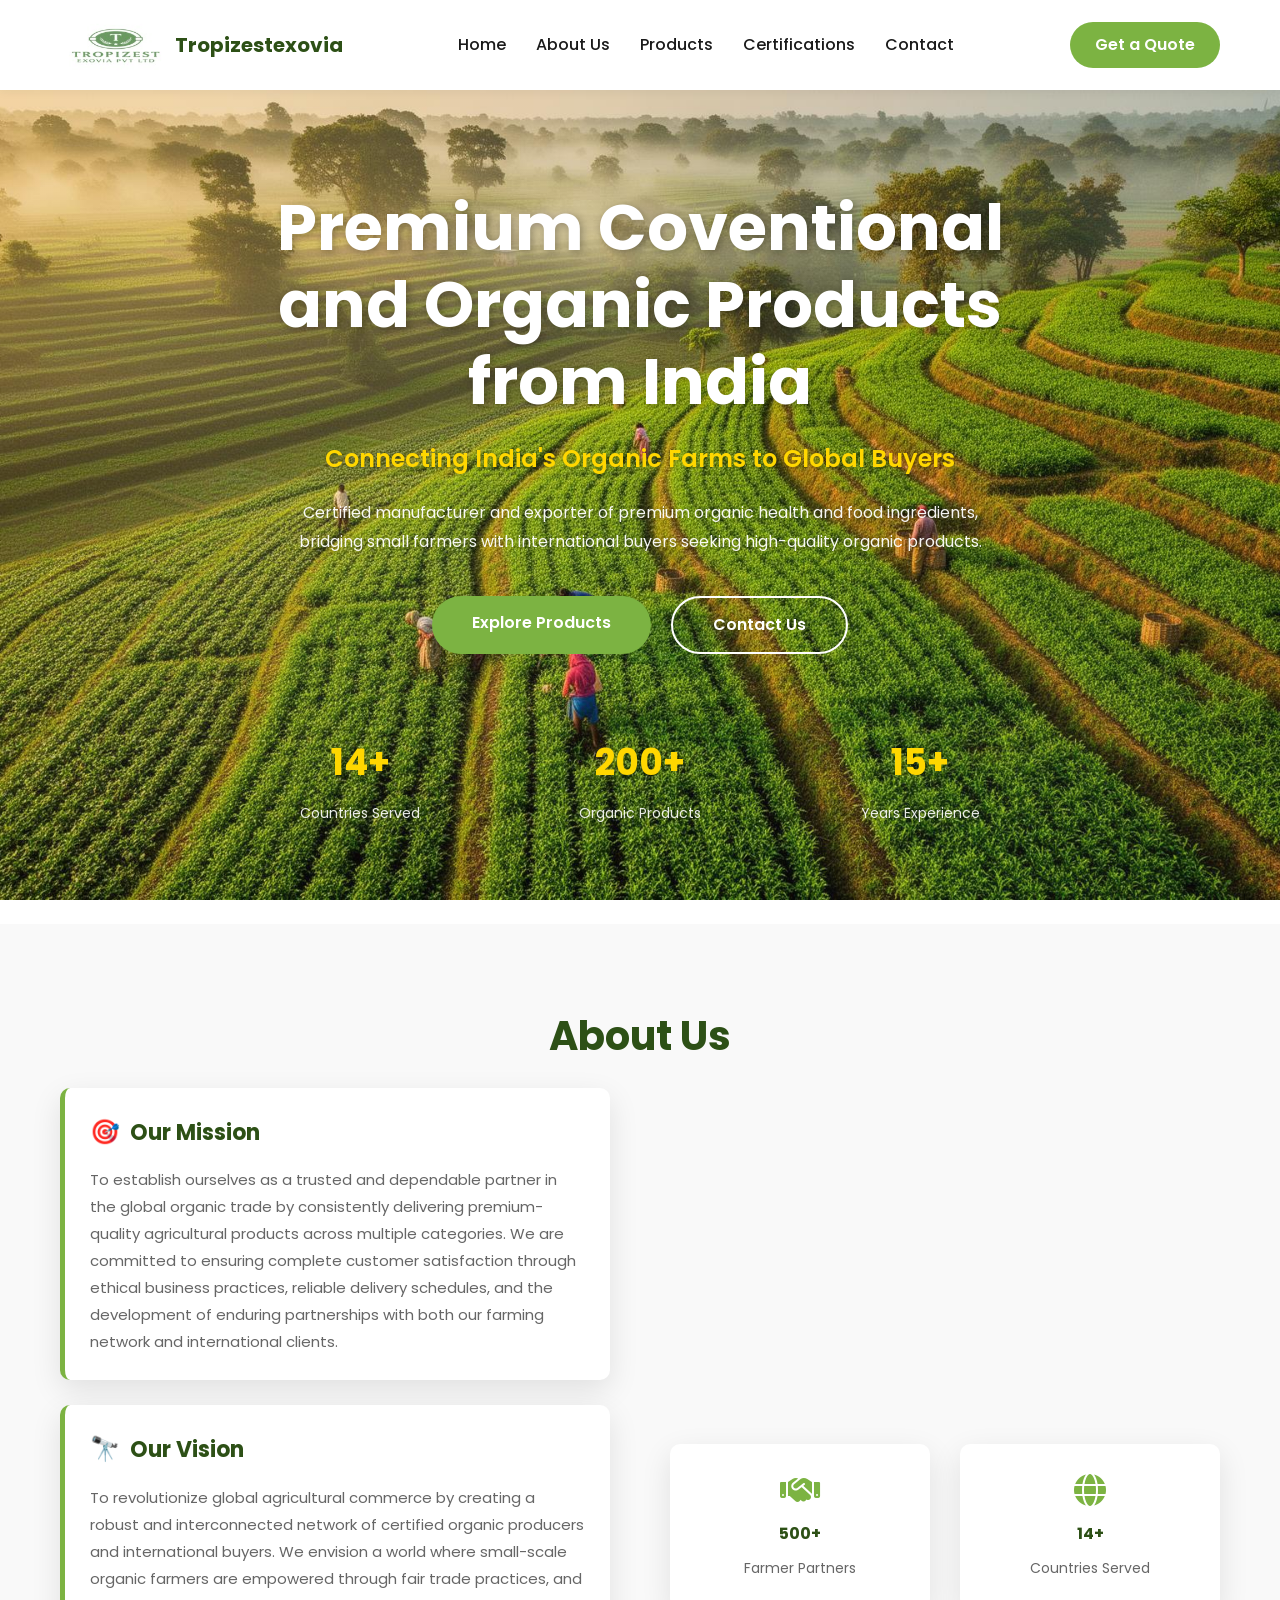
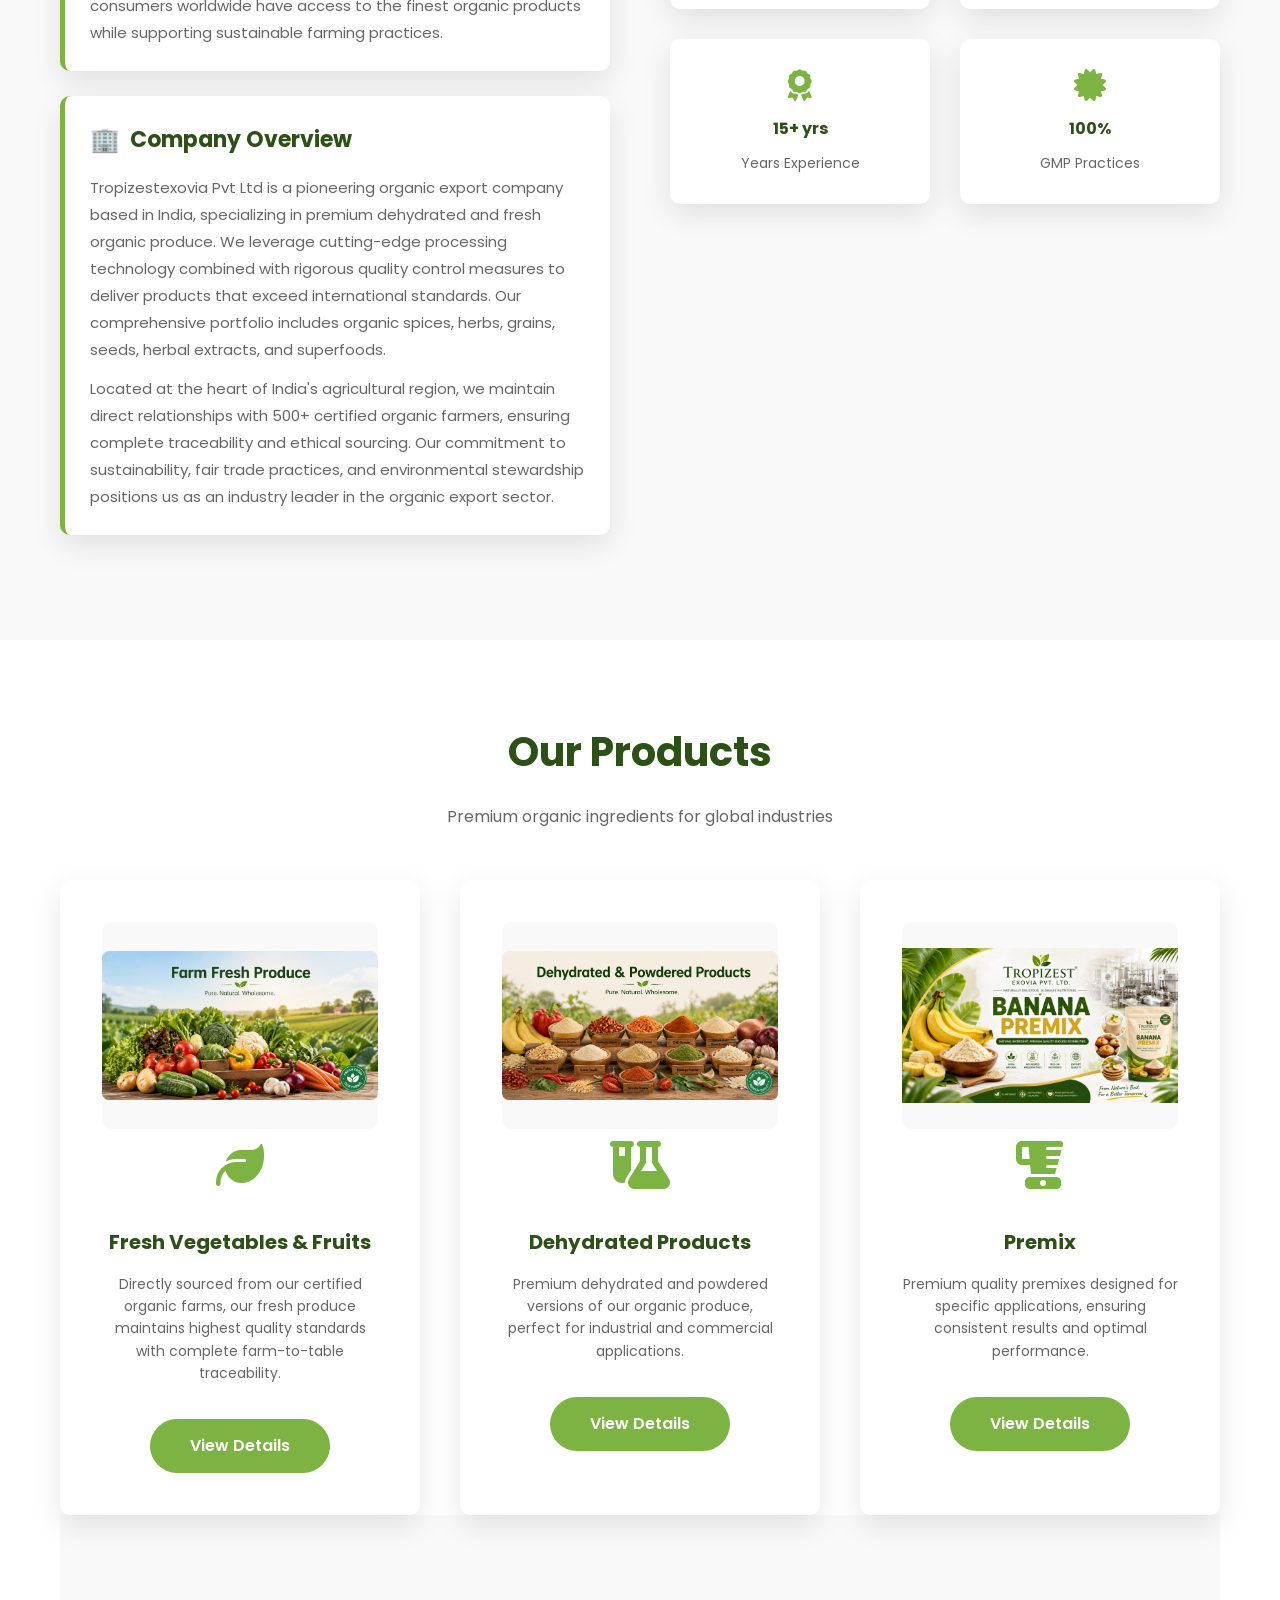
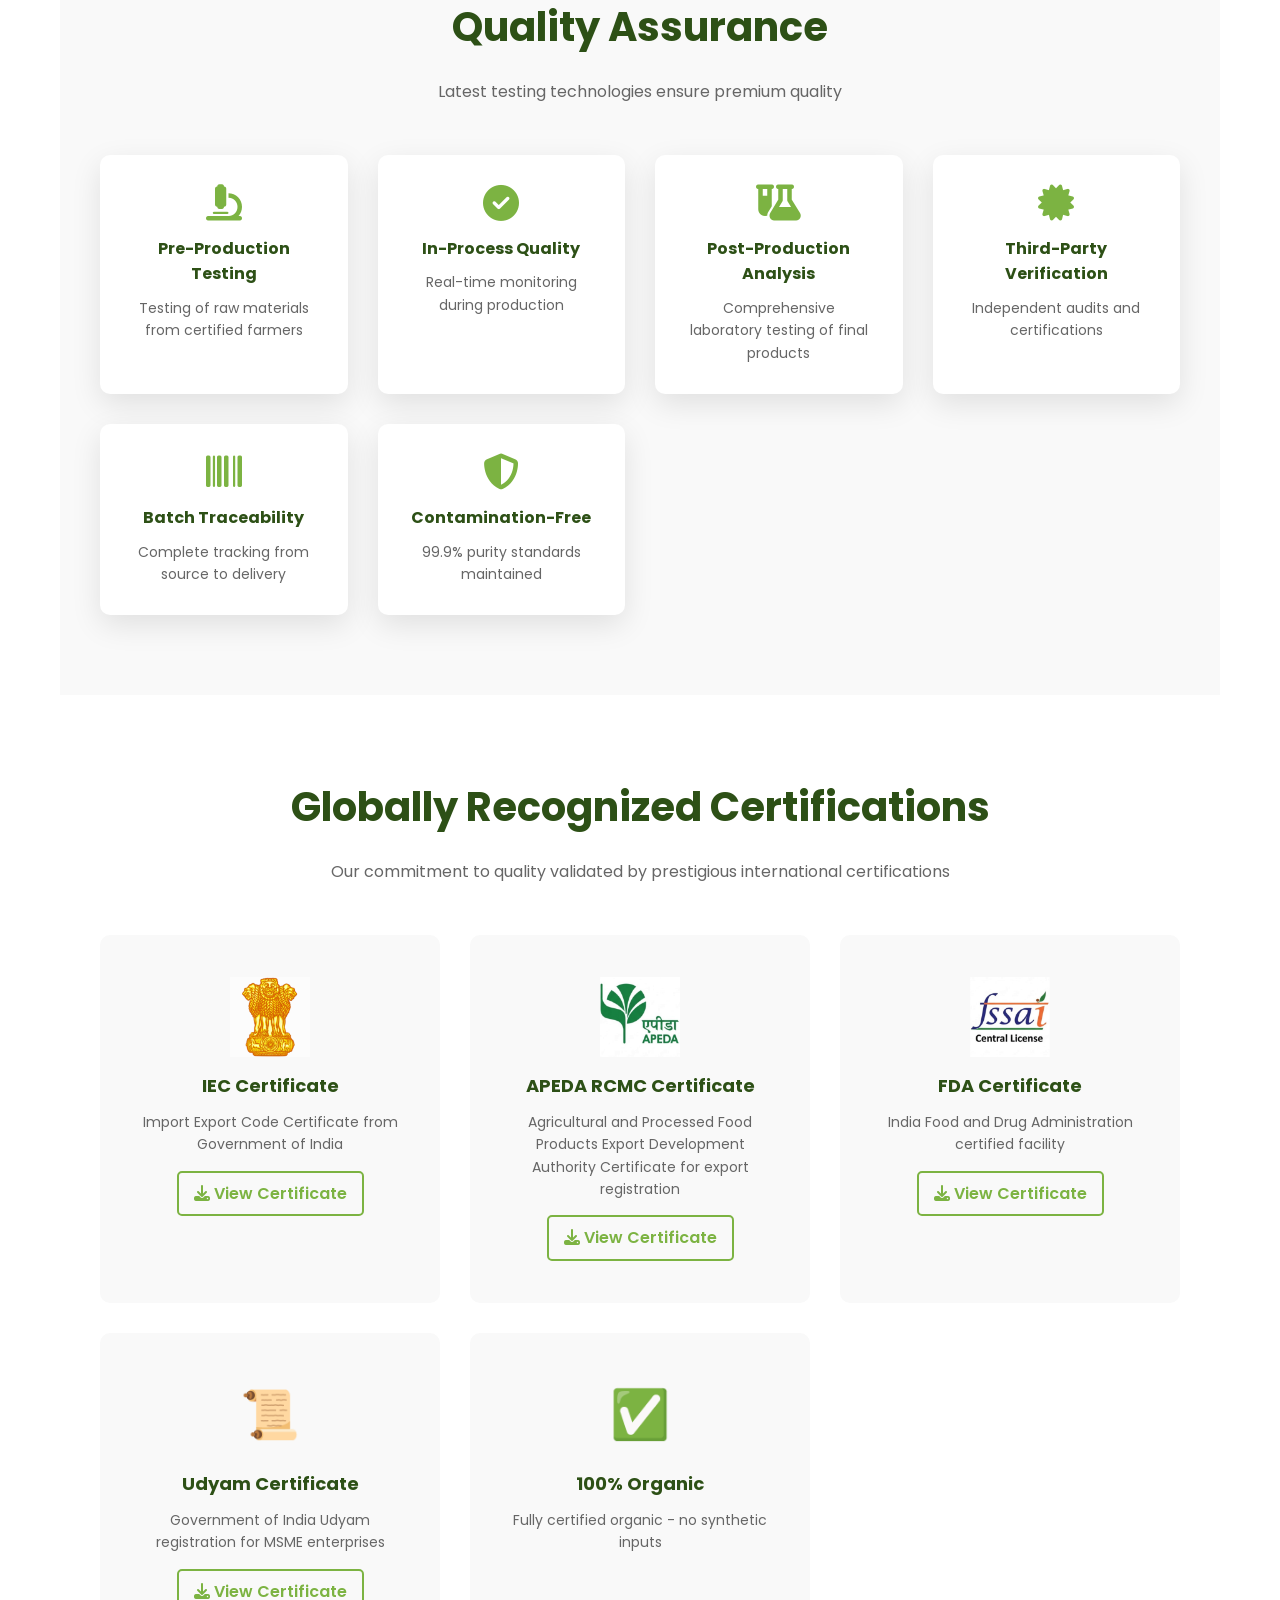
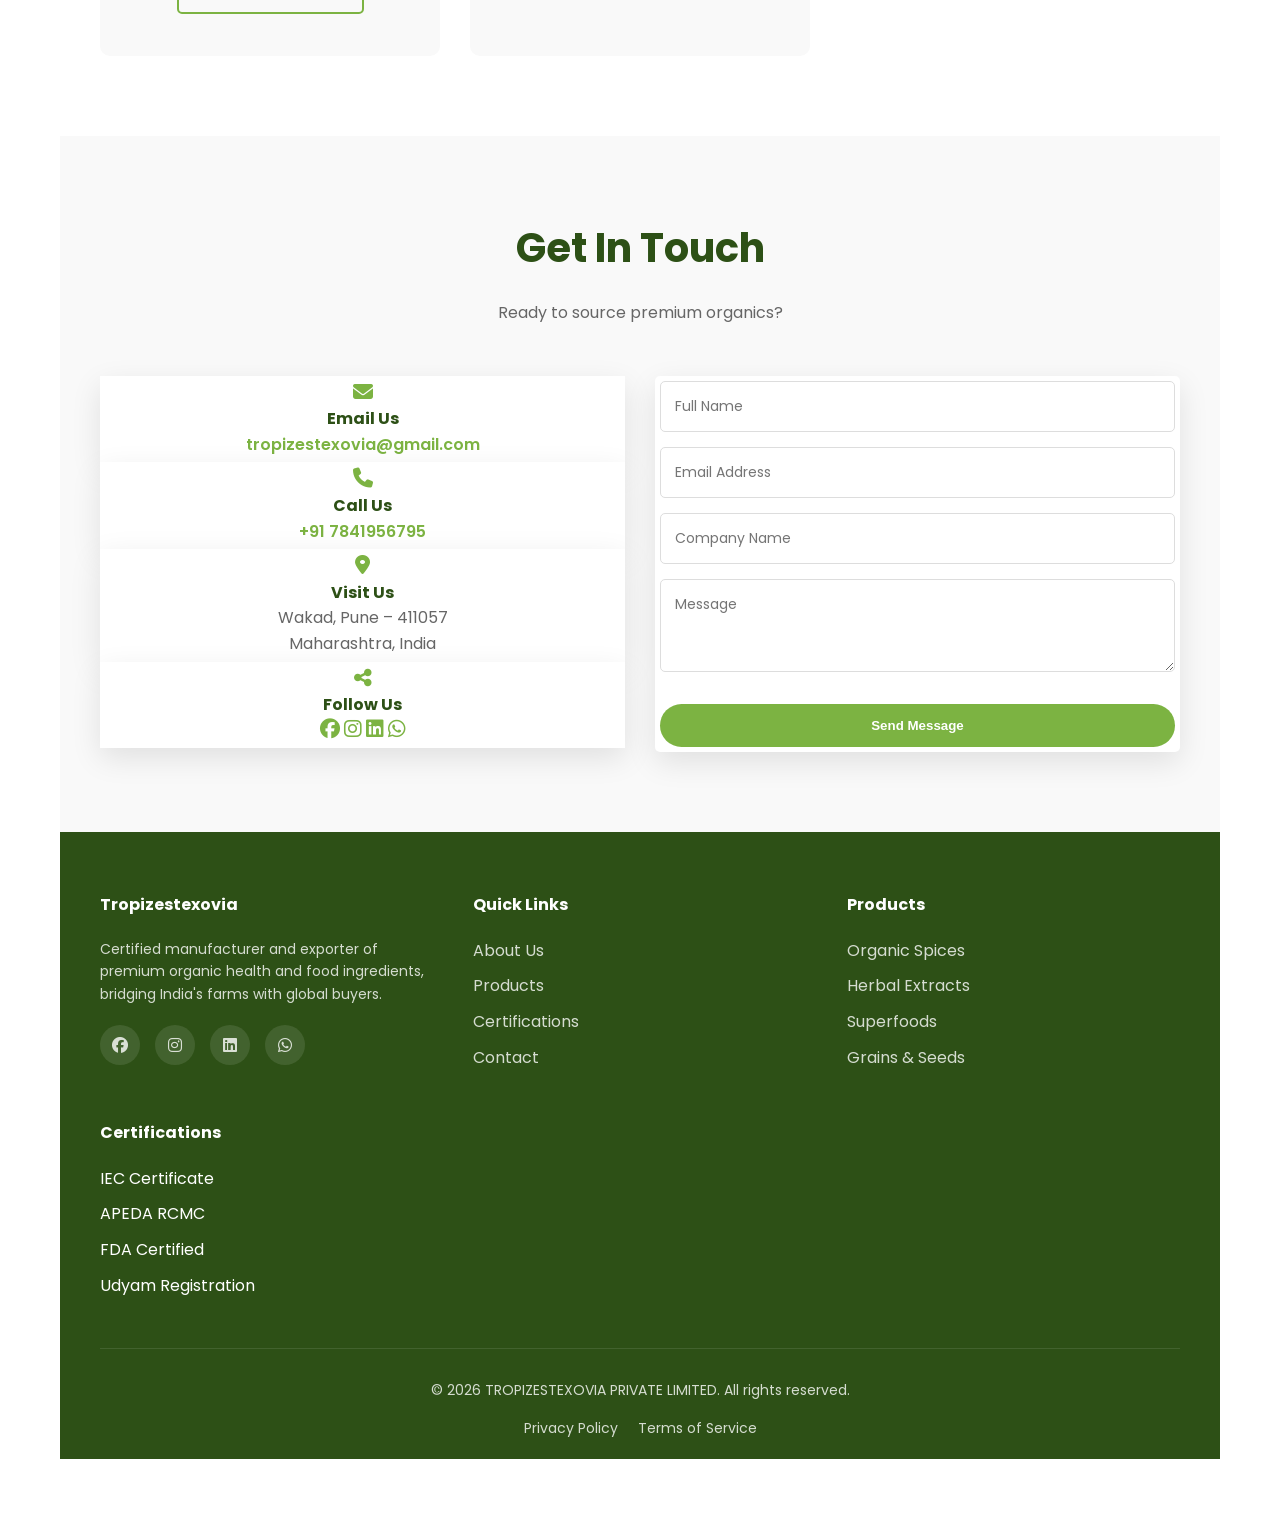
==== commit 8adaa4ec: "chng org" ====
--- a/index.html
+++ b/index.html
@@ -150,7 +150,7 @@
                         <i class="fas fa-blender"></i>
                     </div>
                     <h3>Premix</h3>
-                    <p>Premium quality organic premixes designed for specific applications, ensuring consistent results and optimal performance.</p>
+                    <p>Premium quality premixes designed for specific applications, ensuring consistent results and optimal performance.</p>
                     <a href="product-premix.html" class="btn btn-primary" style="display: inline-block; margin-top: 15px;">View Details</a>
                 </div>
             <!-- </div>
--- a/styles.css
+++ b/styles.css
@@ -488,7 +488,7 @@
     overflow: hidden;
 }
 
-.product-image {
+/* .product-image {
     width: 100%;
     height: 250px;
     background-color: var(--bg-light);
@@ -505,6 +505,22 @@
     height: 100%;
     object-fit: cover;
     transition: transform 0.3s ease;
+} */
+ .product-image{
+    width:100%;
+    aspect-ratio:4/3;
+    background-color: var(--bg-light);
+    display: flex;
+    overflow:hidden;
+    border-radius:10px;
+    justify-content: center;
+}
+
+.product-image img{
+    width:100%;
+    height:100%;
+    object-fit:contain;
+    display:block;
 }
 
 .product-card:hover .product-image img {
@@ -1293,6 +1309,7 @@
 @media (max-width: 768px) {
     .quote-grid { grid-template-columns: 1fr; }
 }
+
 html{scroll-behavior:smooth}
 .logo-img{max-height:60px!important;width:auto}
 .hero-title{font-size:clamp(2rem,5vw,4rem)!important}
@@ -1303,4 +1320,4 @@
  .nav-menu{flex-direction:column}
  .logo-img{max-height:45px!important}
  body{overflow-x:hidden}
-}
+}
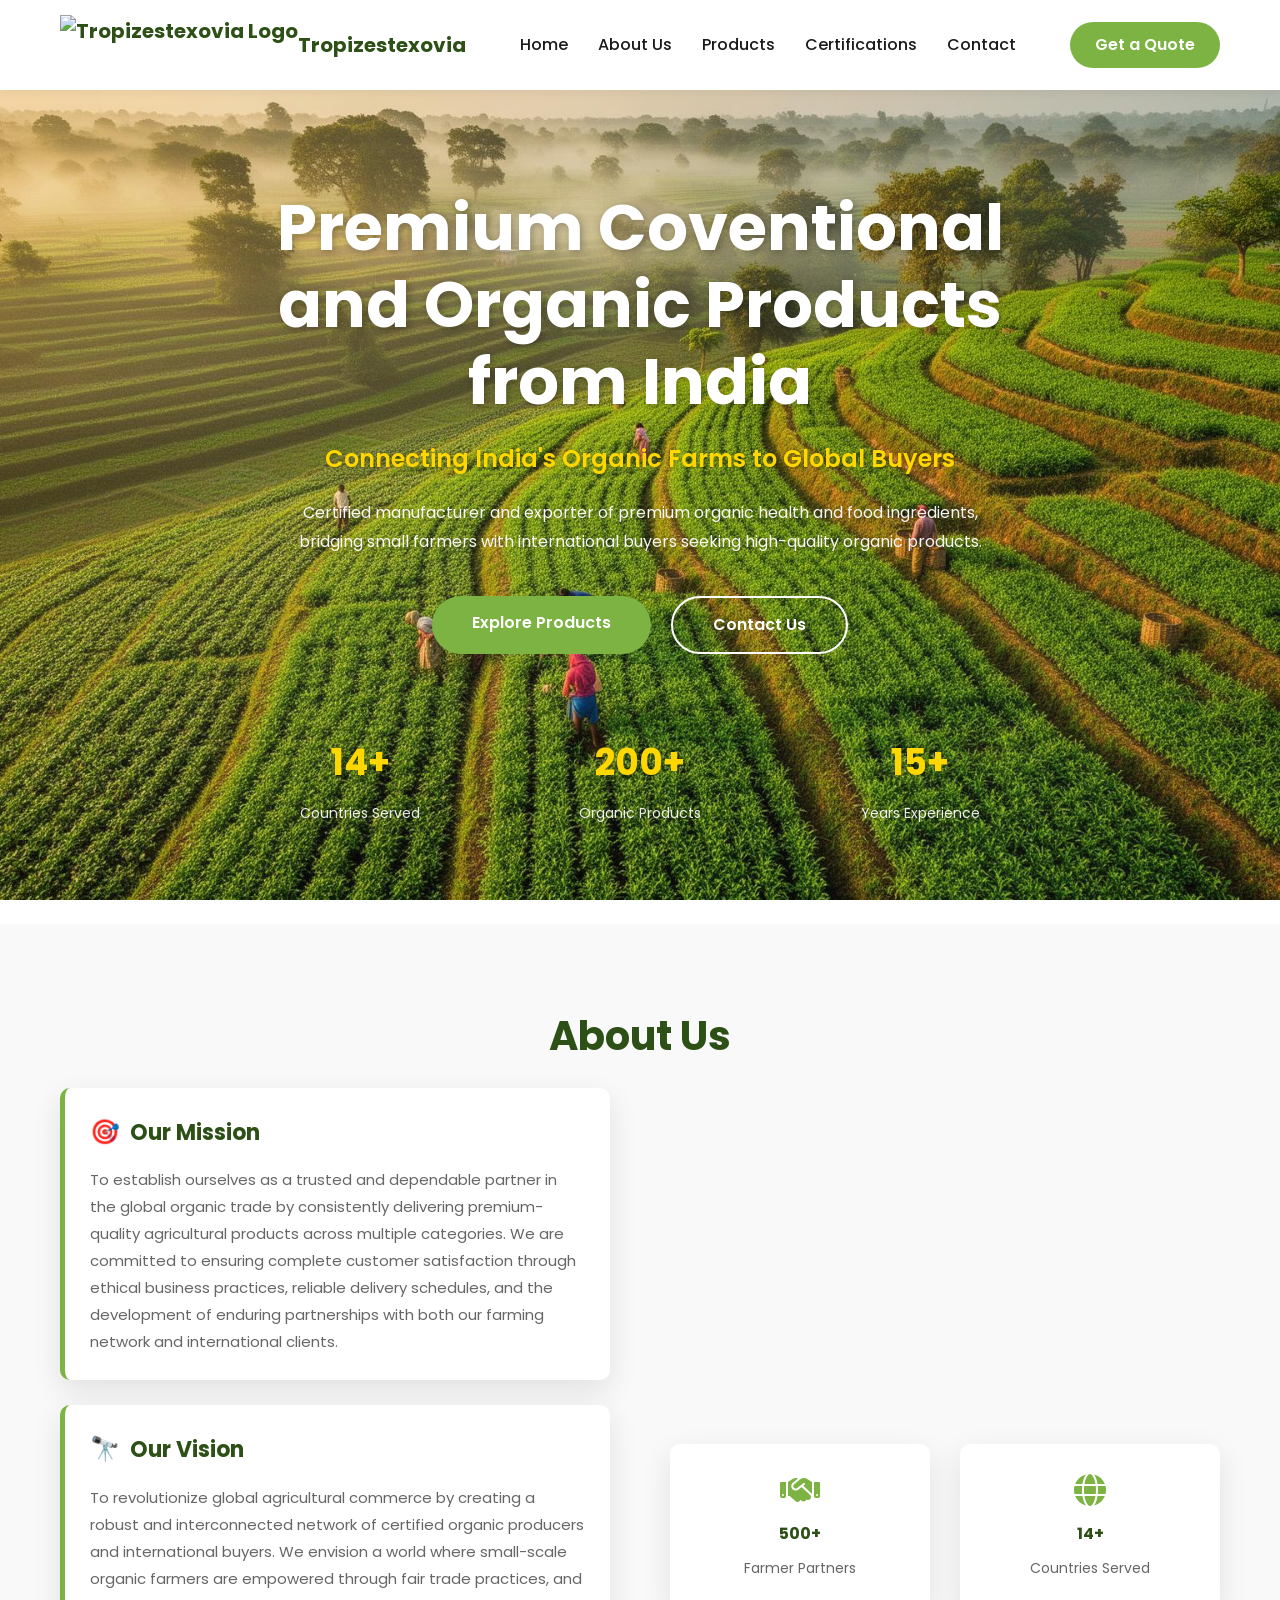
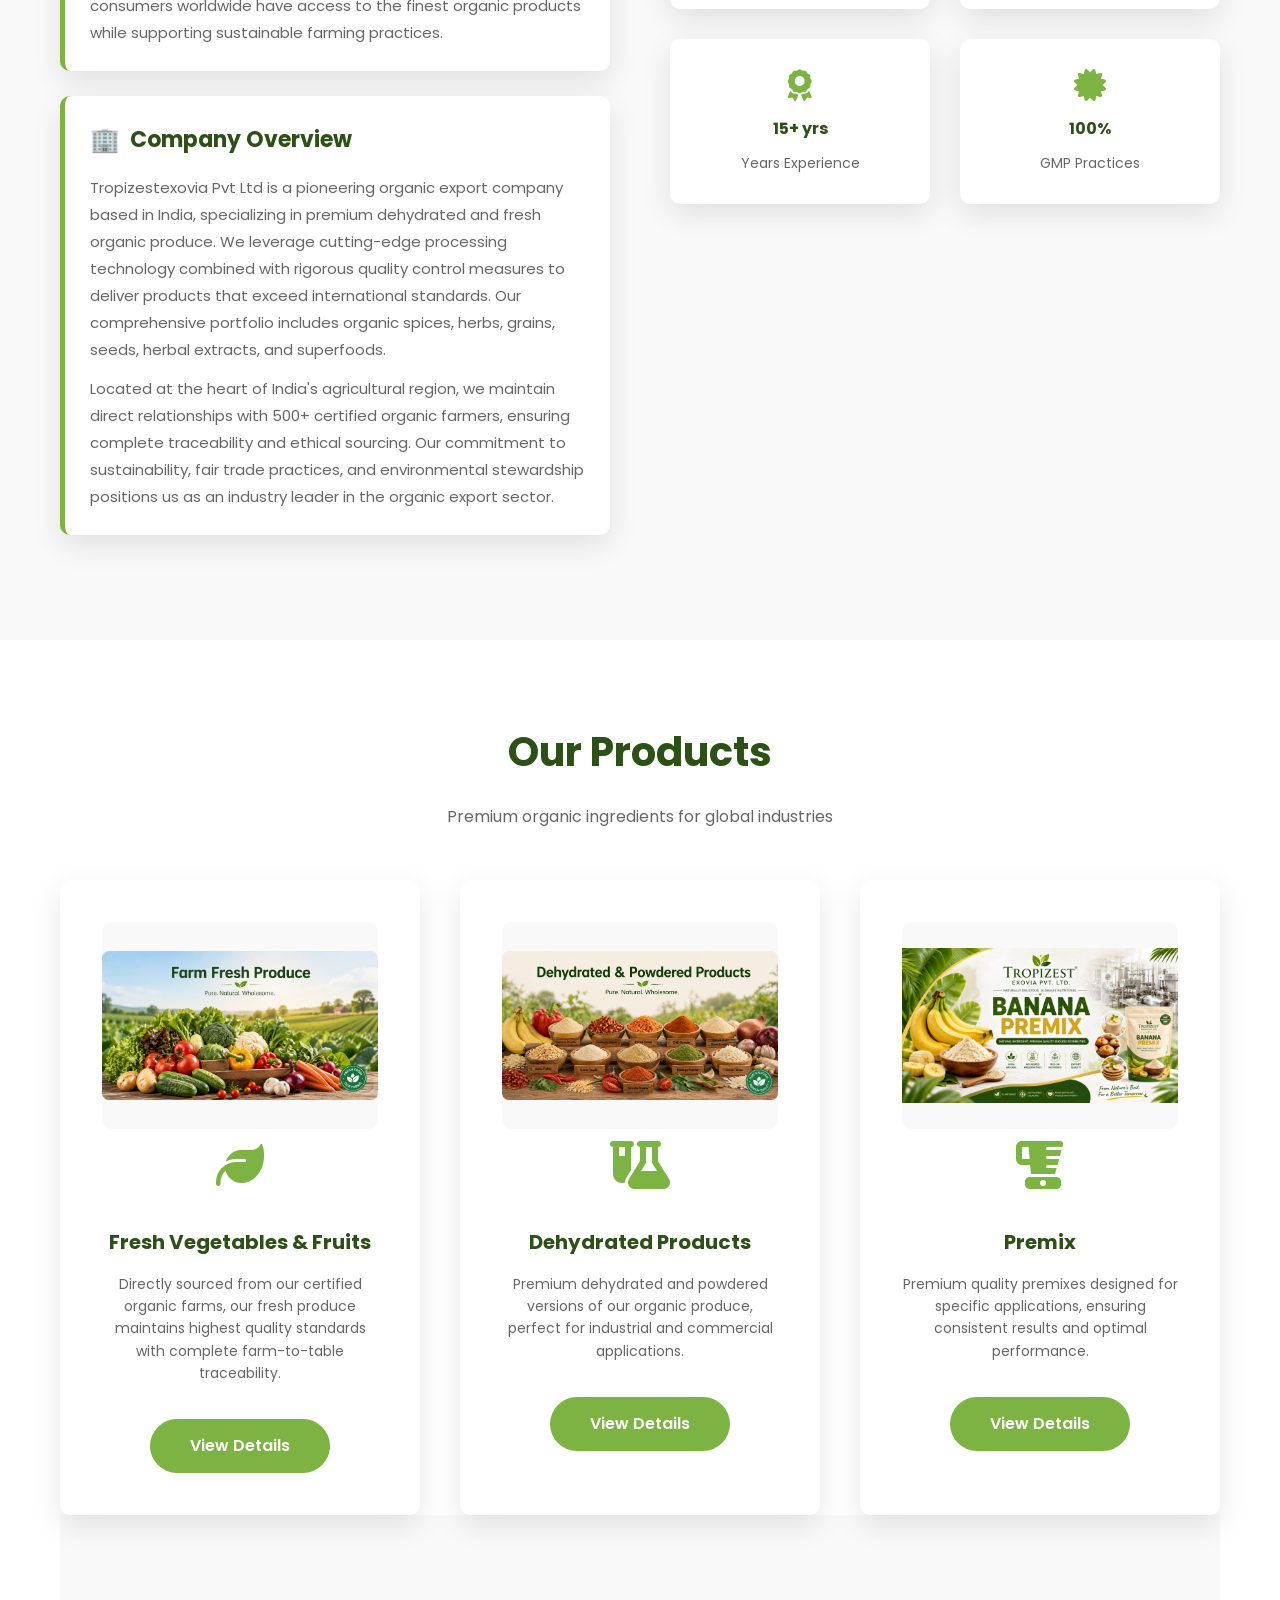
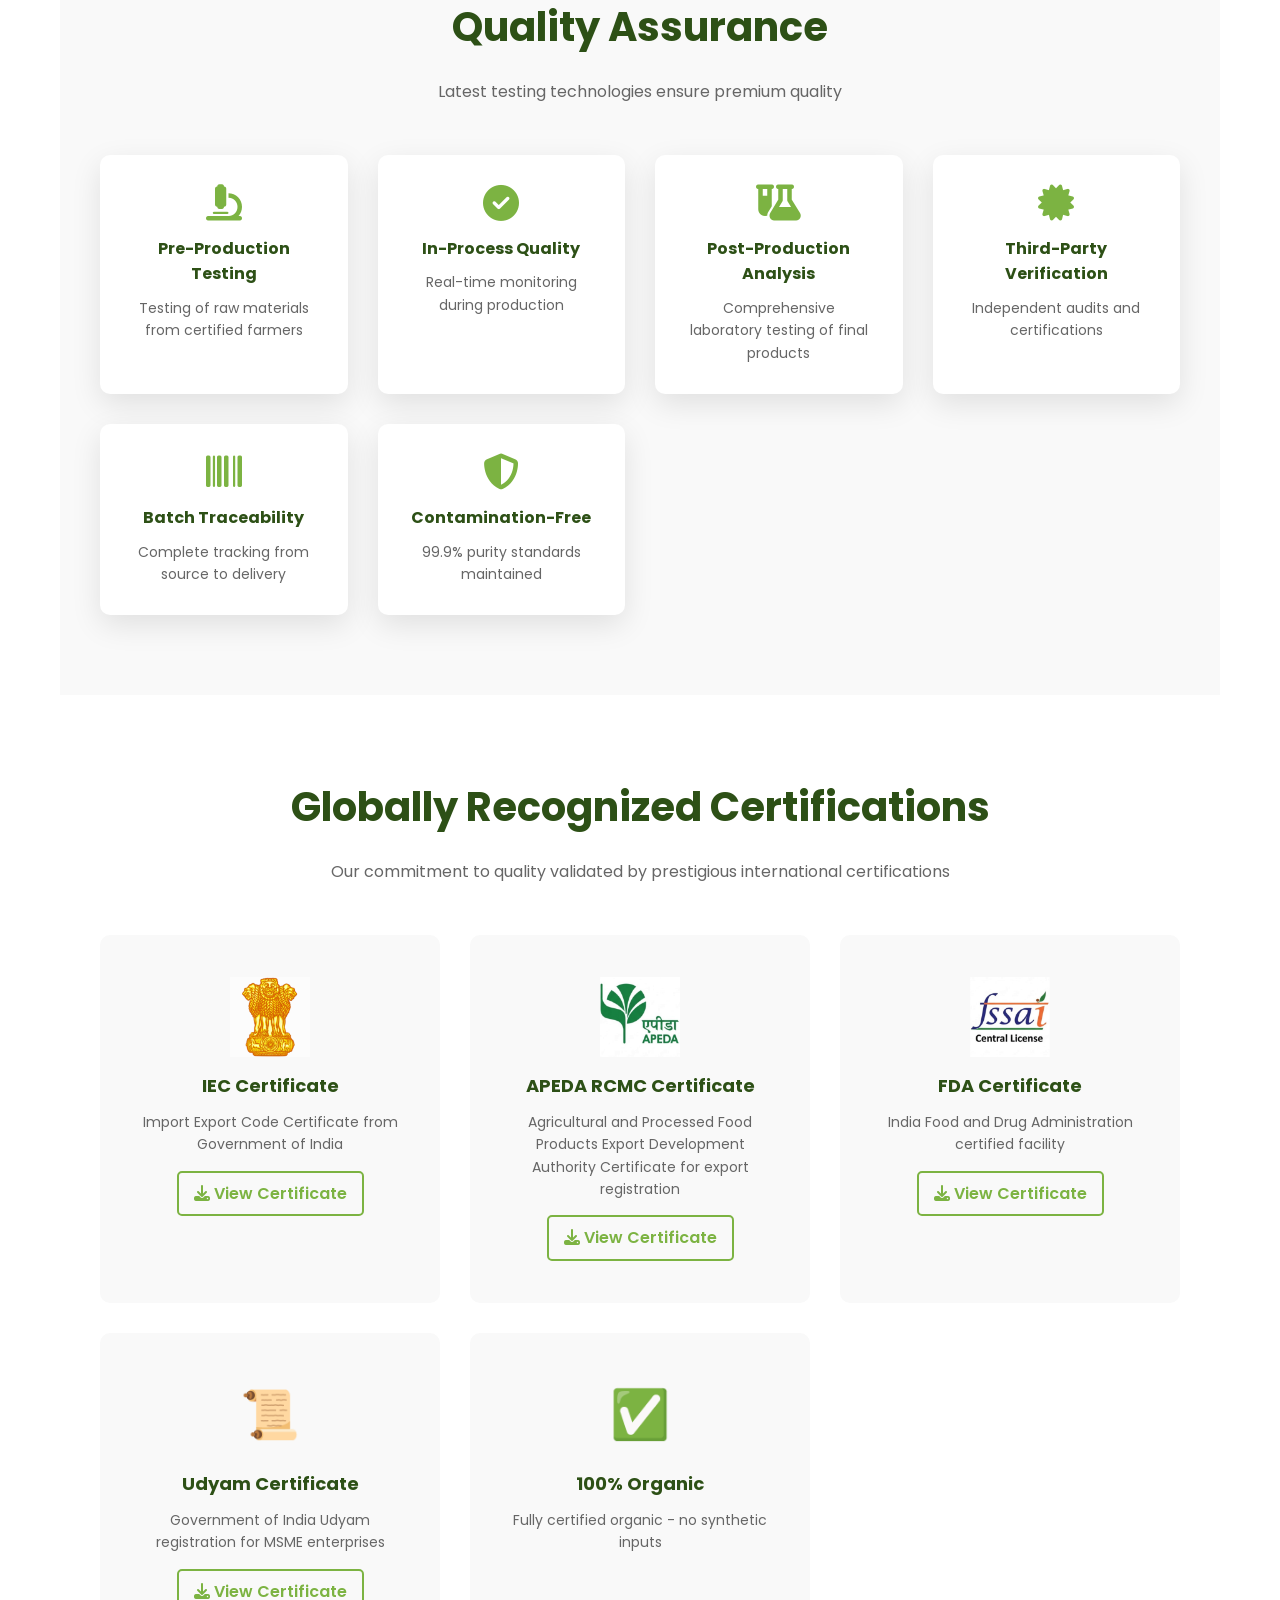
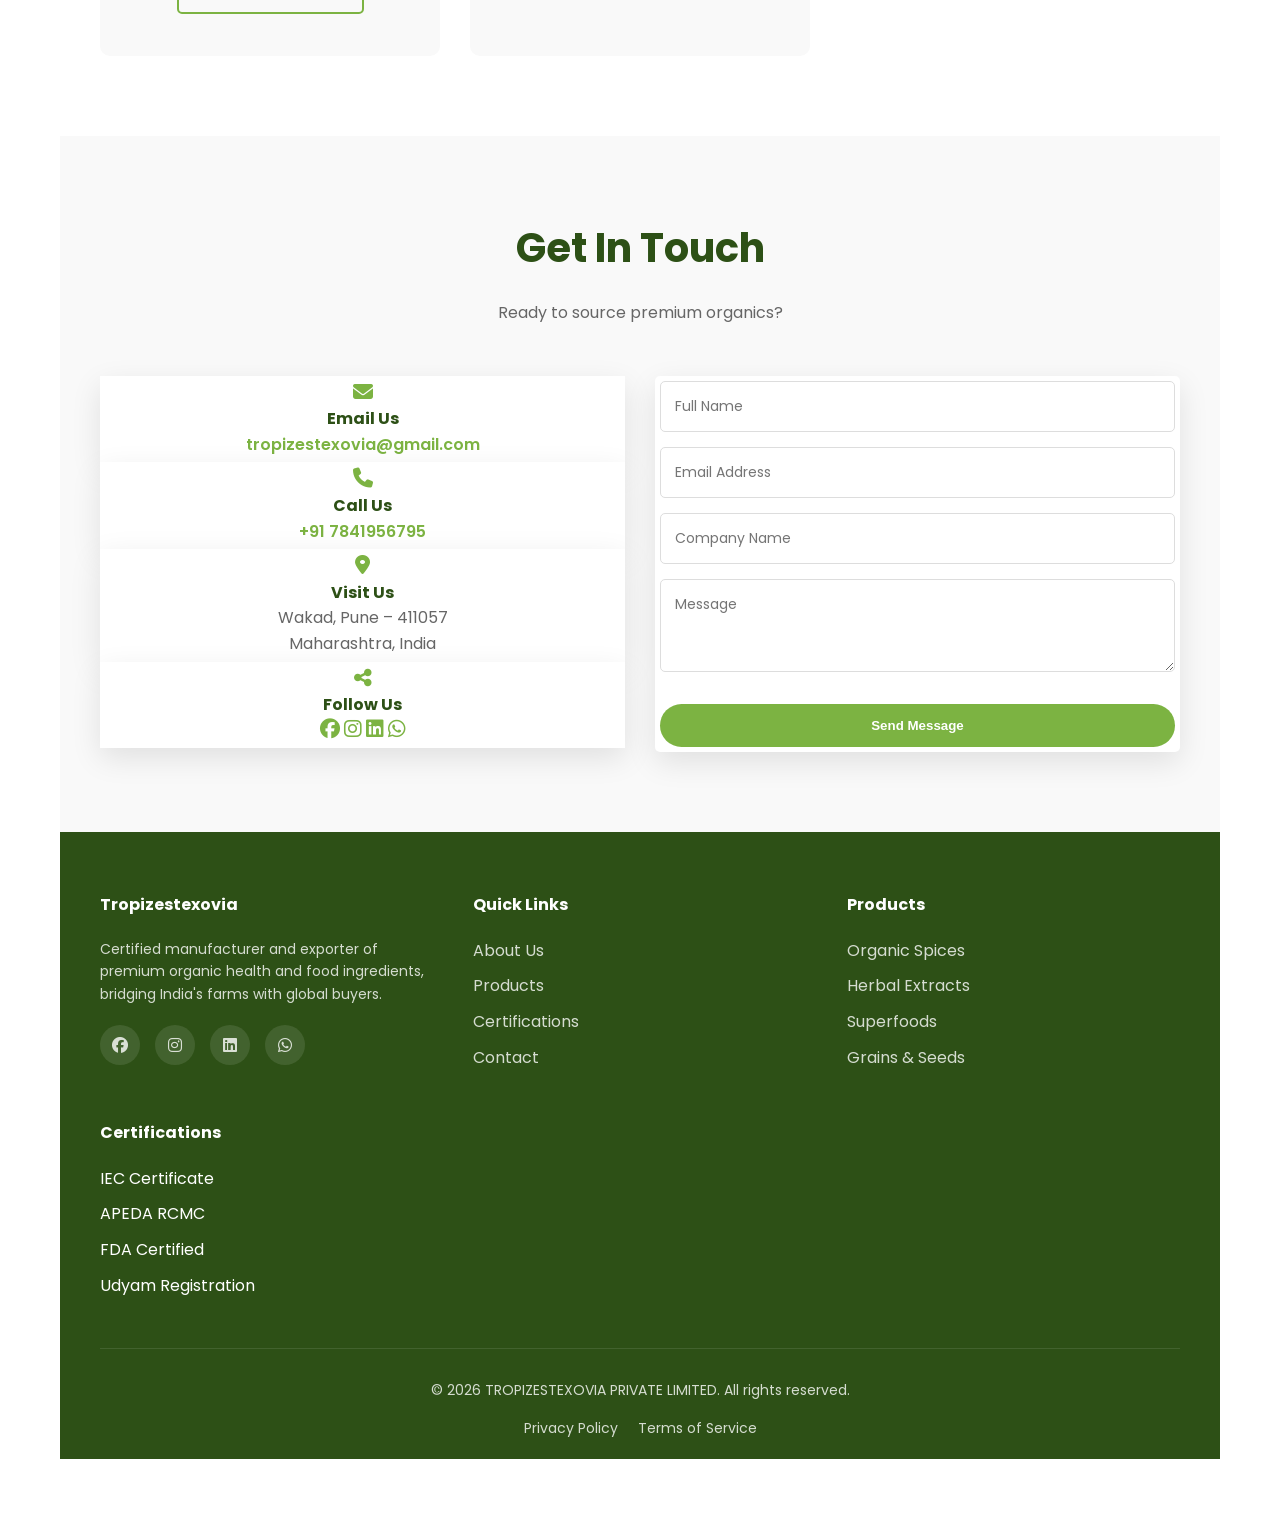
==== commit 75d7e655: "chng b" ====
--- a/index.html
+++ b/index.html
@@ -14,7 +14,7 @@
     <nav class="navbar">
         <div class="nav-container">
             <div class="logo">
-                <img src="logo.jpeg" alt="Tropizestexovia Logo" class="logo-img">
+                <img src="logo3.png" alt="Tropizestexovia Logo" class="logo-img">
                 <span class="logo-text">Tropizestexovia</span>
             </div>
             <ul class="nav-menu">
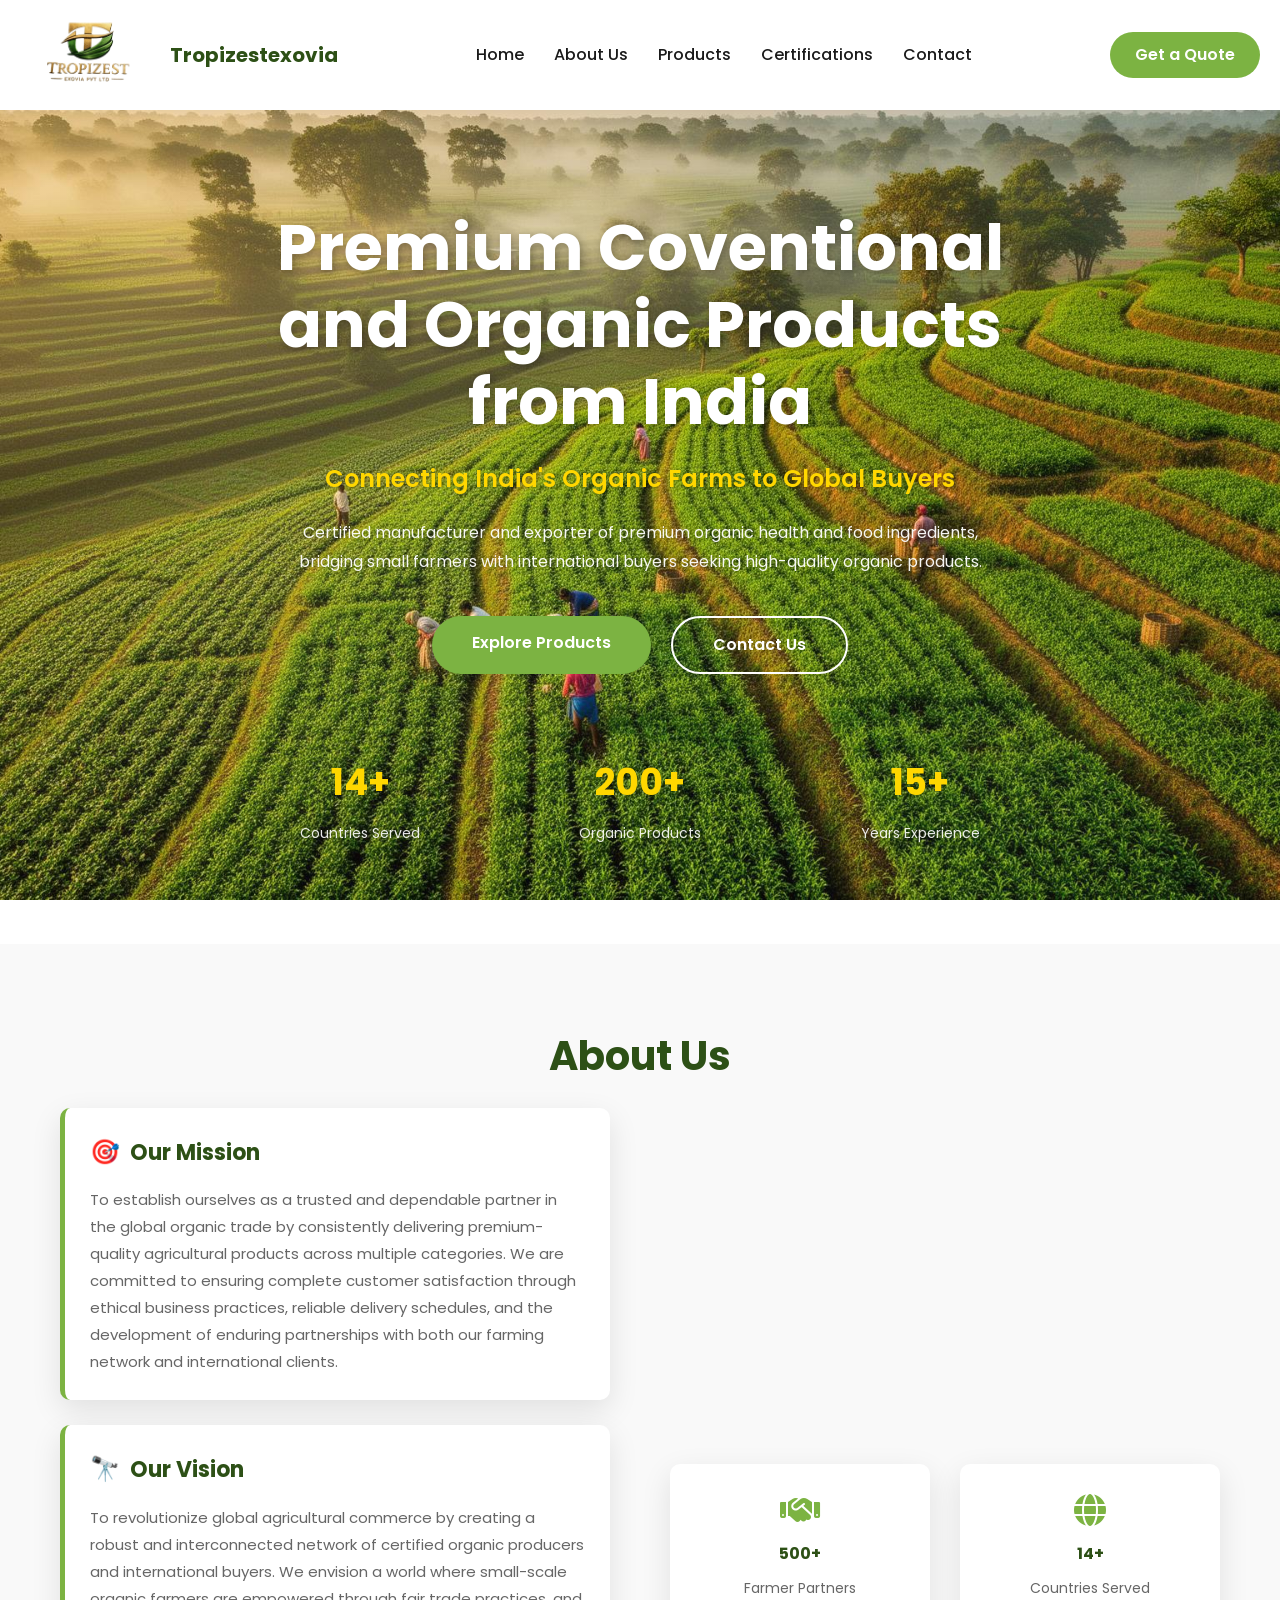
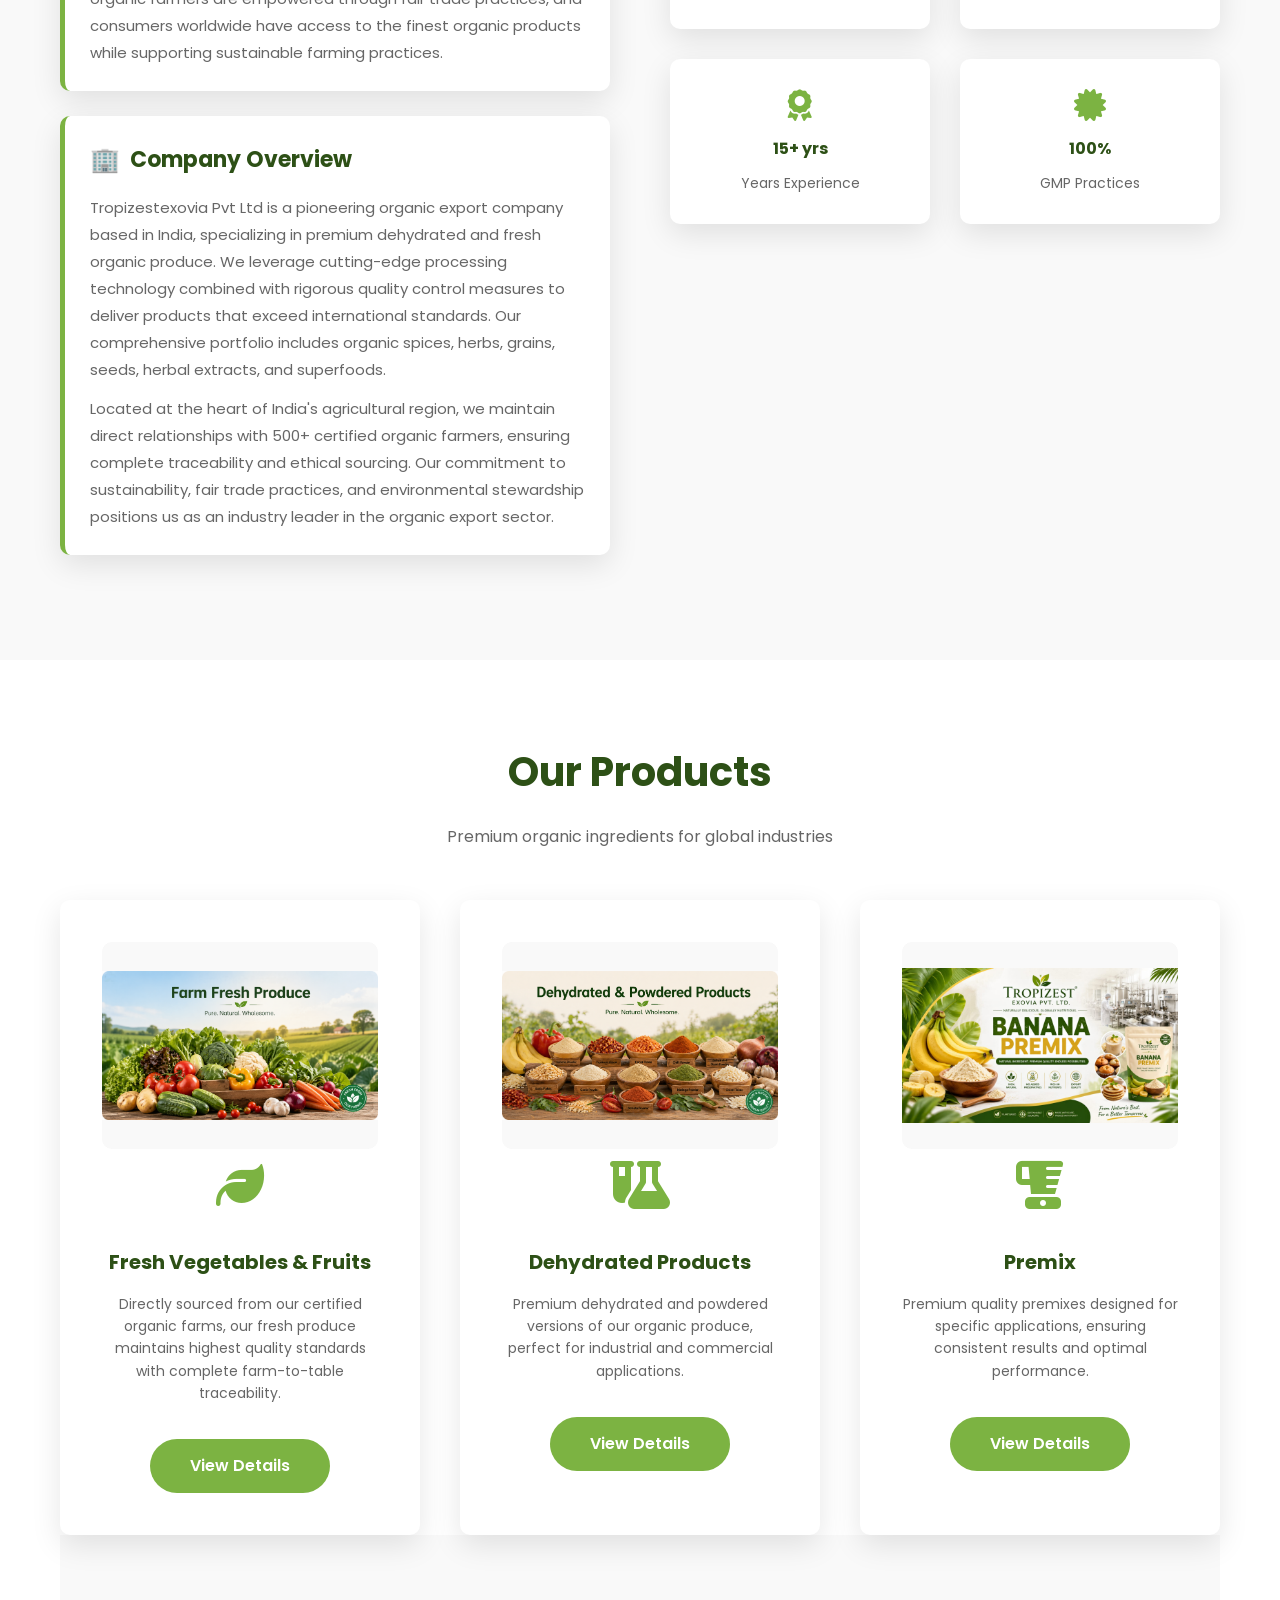
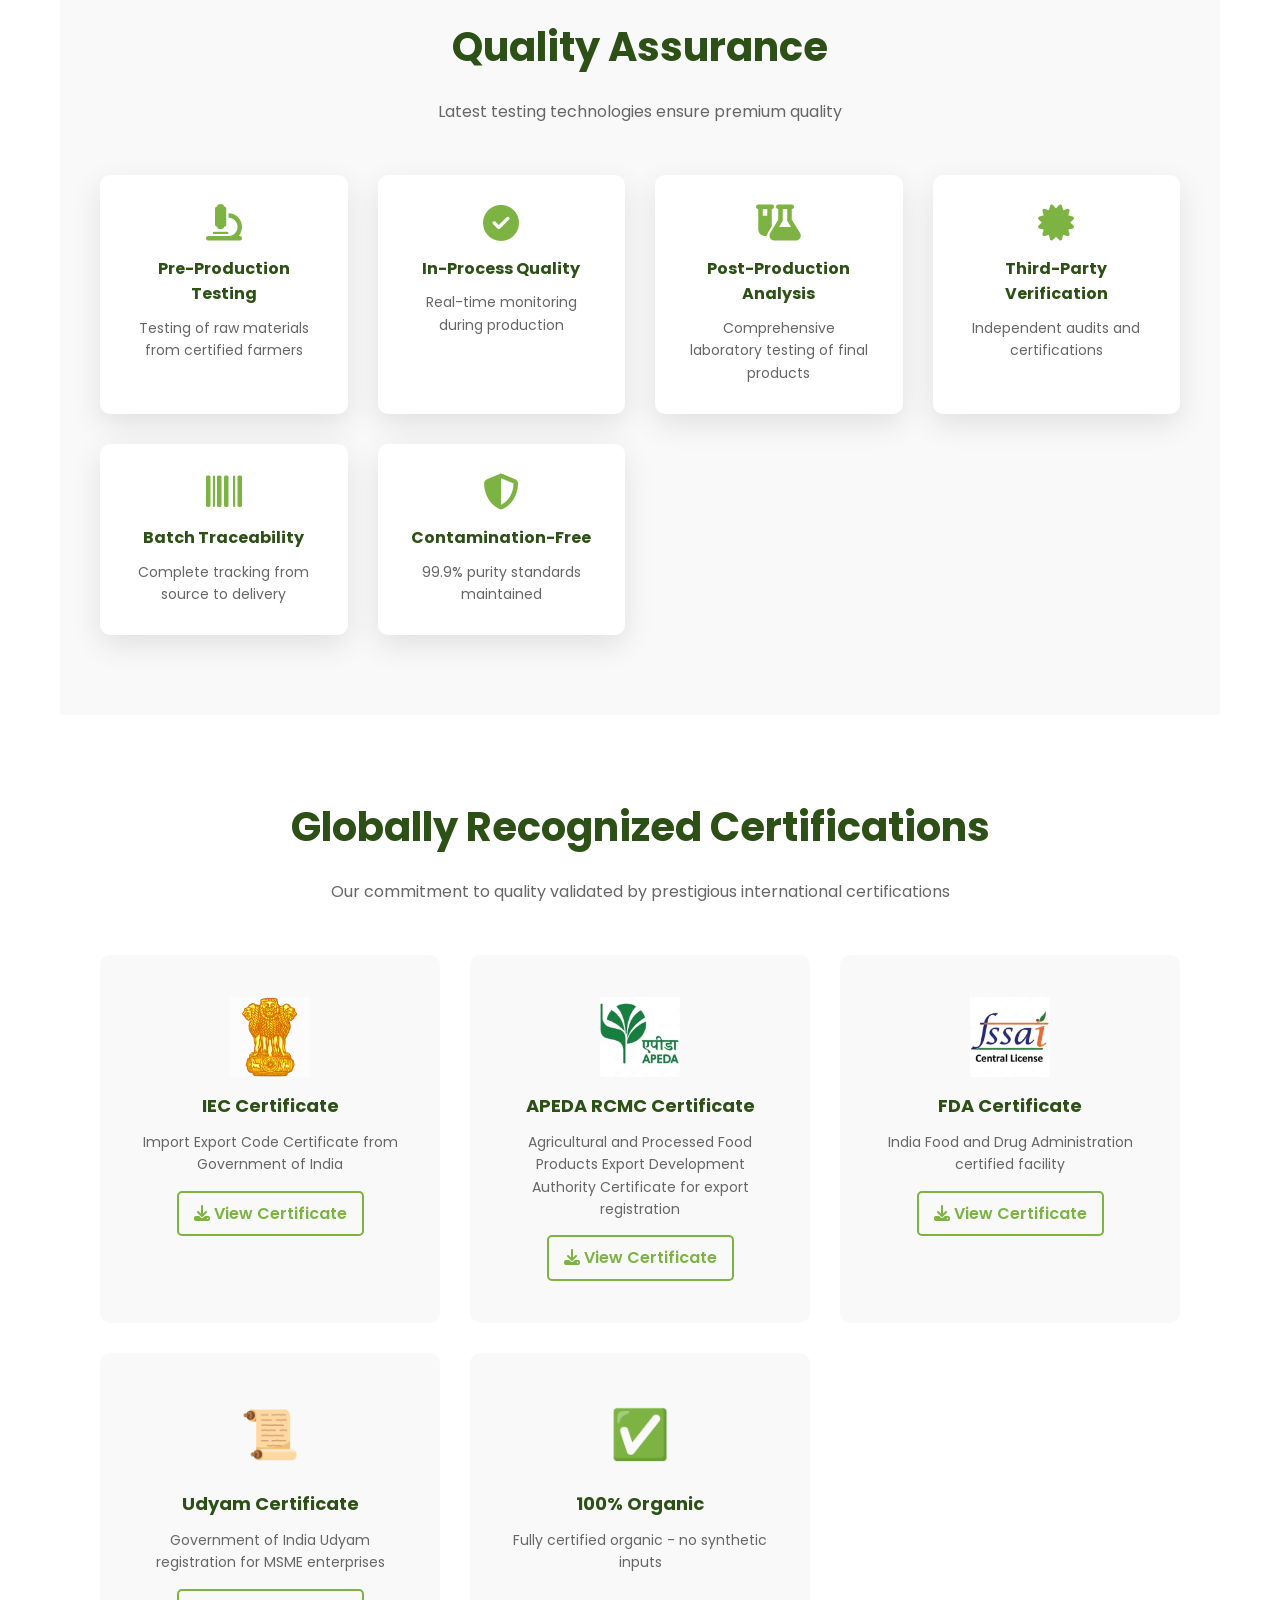
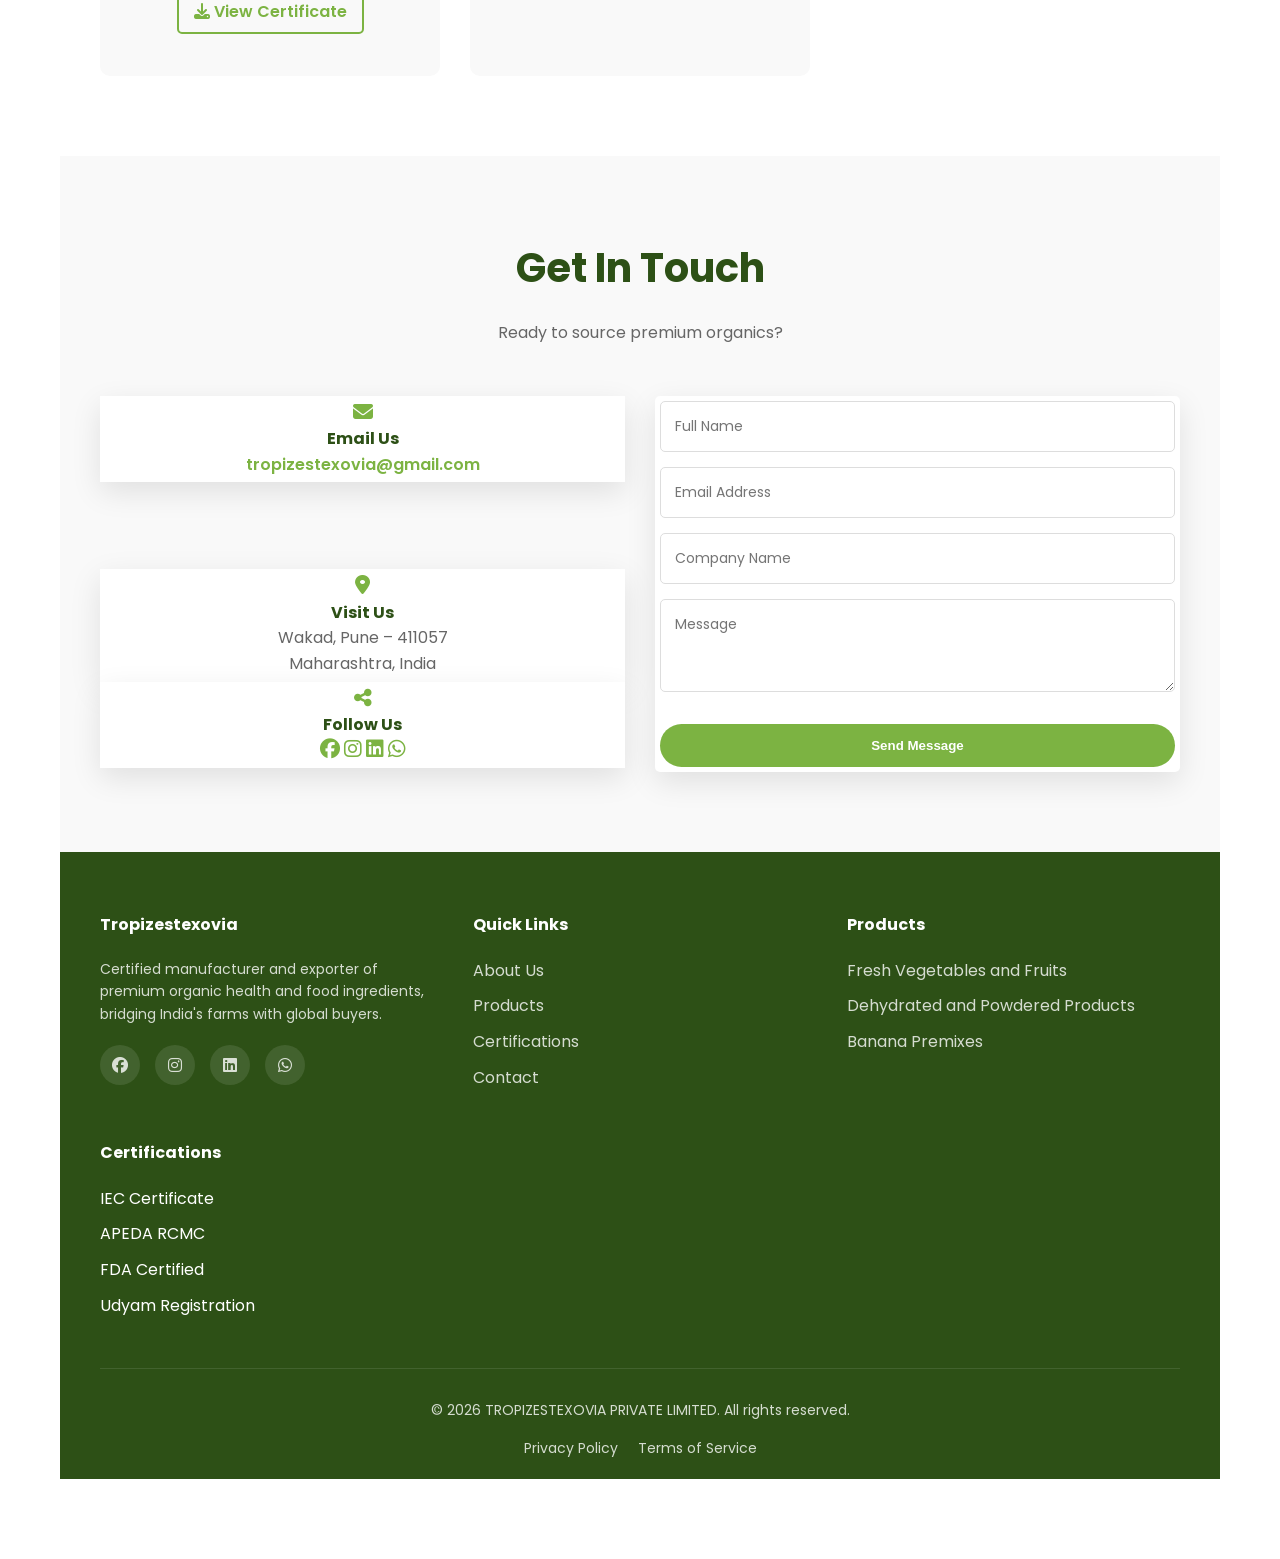
==== commit d04d57bb: "chng pro" ====
--- a/index.html
+++ b/index.html
@@ -373,10 +373,10 @@
                 <div class="footer-section">
                     <h4>Products</h4>
                     <ul>
-                        <li><a href="#products">Organic Spices</a></li>
-                        <li><a href="#products">Herbal Extracts</a></li>
-                        <li><a href="#products">Superfoods</a></li>
-                        <li><a href="#products">Grains & Seeds</a></li>
+                        <li><a href="#products">Fresh Vegetables and Fruits</a></li>
+                        <li><a href="#products">Dehydrated and Powdered Products</a></li>
+                        <li><a href="#products">Banana Premixes</a></li>
+                        <!-- <li><a href="#products">Grains & Seeds</a></li> -->
                     </ul>
                 </div>
                 <div class="footer-section">
--- a/styles.css
+++ b/styles.css
@@ -49,7 +49,8 @@
     display: flex;
     justify-content: space-between;
     align-items: center;
-    max-width: 1200px;
+    height:80px;
+    max-width: 1300px;
     margin: 0 auto;
     padding: 0 20px;
 }
@@ -57,7 +58,7 @@
 .logo {
     display: flex;
     align-items: center;
-    gap: px;
+    gap:px;
     text-decoration: none;
     font-weight: 700;
     font-size: 20px;
@@ -67,8 +68,11 @@
 
 
 .logo-img {
-    height: 100px;
-    width: 130px;
+    /* height: 100px;
+    width: 130px; */
+    width:150px;
+    height:auto;
+    max-height:none;
 }
 
 .logo-text {
@@ -981,11 +985,18 @@
 
 @media (max-width: 768px) {
     .navbar {
-        padding: 10px 0;
+        /* padding: 10px 0; */
+        padding:0;
     }
     
     .nav-container {
-        padding: 0 15px;
+        /* padding: 0 15px; */
+        height:70px;
+        padding:0 15px;
+        display:flex;
+        align-items:center;
+        justify-content:space-between;
+        
     }
     
     .logo {
@@ -994,8 +1005,11 @@
     }
     
     .logo-img {
-        height: 40px;
-        width: 40px;
+        /* height: 40px;
+        width: 40px; */
+        width:120px;
+        height:auto;
+        max-height:none;
     }
     
     .logo-text {
@@ -1098,11 +1112,17 @@
 
 @media (max-width: 480px) {
     .navbar {
-        padding: 8px 0;
+        /* padding: 8px 0; */
+        padding: 0;
     }
     
     .nav-container {
-        padding: 0 10px;
+        height:60px;
+        padding:0 12px;
+        display:flex;
+        align-items:center;
+        justify-content:space-between;
+        /* padding: 0 10px; */
     }
     
     .logo {
@@ -1111,8 +1131,11 @@
     }
     
     .logo-img {
-        height: 35px;
-        width: 35px;
+        /* height: 35px;
+        width: 35px; */
+        width:100px;
+        height:auto;
+        max-height:none;
     }
 
     .hero {
@@ -1217,7 +1240,15 @@
 
 @media (max-width: 360px) {
     .navbar {
-        padding: 6px 0;
+        /* padding: 6px 0; */
+        padding:0;
+    }
+    .nav-container{
+        height:50px;
+        padding:0 10px;
+        display:flex;
+        align-items:center;
+        justify-content:space-between;
     }
     
     .logo {
@@ -1225,8 +1256,11 @@
     }
     
     .logo-img {
-        height: 30px;
-        width: 30px;
+        /* height: 30px;
+        width: 30px; */
+        width:85px;
+        height:auto;
+        max-height:none;
     }
 
     .hero-title {
@@ -1311,13 +1345,13 @@
 }
 
 html{scroll-behavior:smooth}
-.logo-img{max-height:60px!important;width:auto}
+/* .logo-img{max-height:60px!important;width:auto} */
 .hero-title{font-size:clamp(2rem,5vw,4rem)!important}
 .navbar{position:sticky;top:0;z-index:1000}
 .whatsapp-float{position:fixed;bottom:20px;right:20px;font-size:28px;text-decoration:none;z-index:9999}
 .back-top{position:fixed;bottom:80px;right:20px;display:none;z-index:9999;padding:10px}
 @media(max-width:768px){
  .nav-menu{flex-direction:column}
- .logo-img{max-height:45px!important}
+ /* .logo-img{max-height:45px!important} */
  body{overflow-x:hidden}
 }
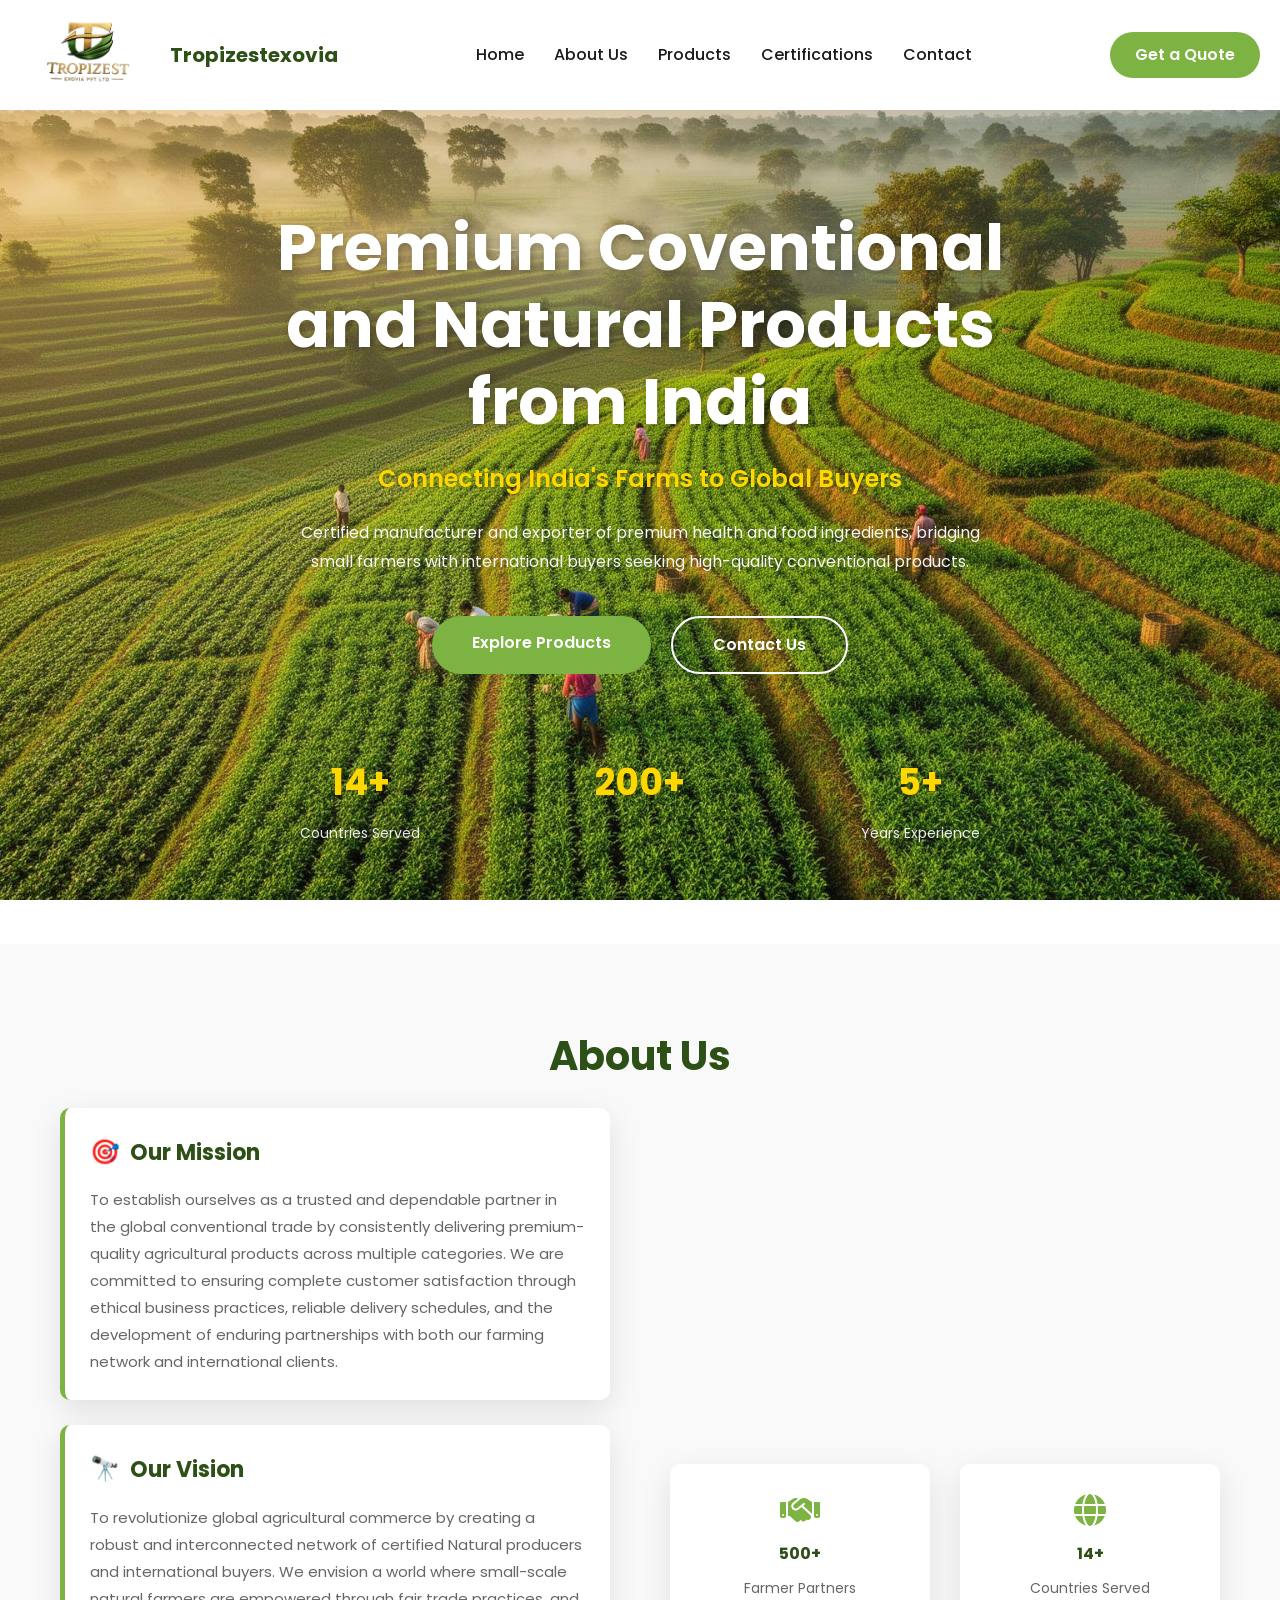
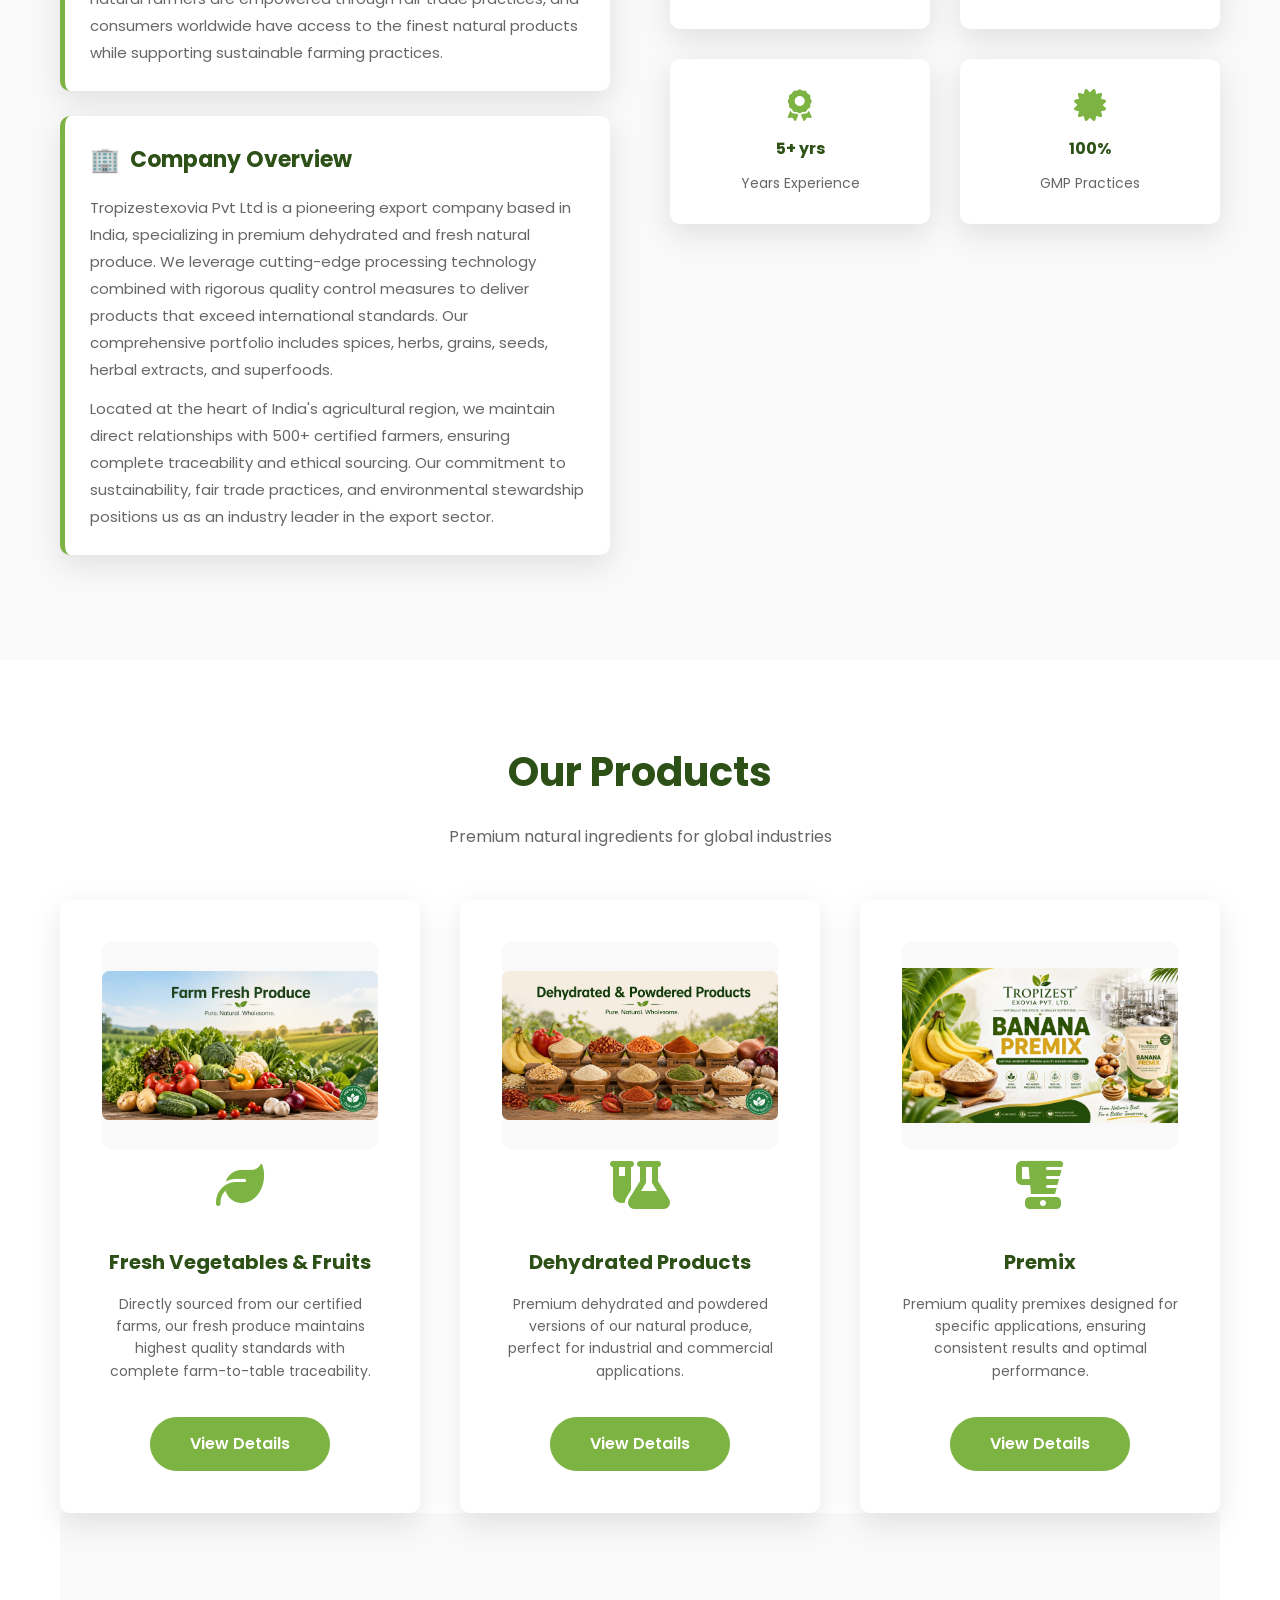
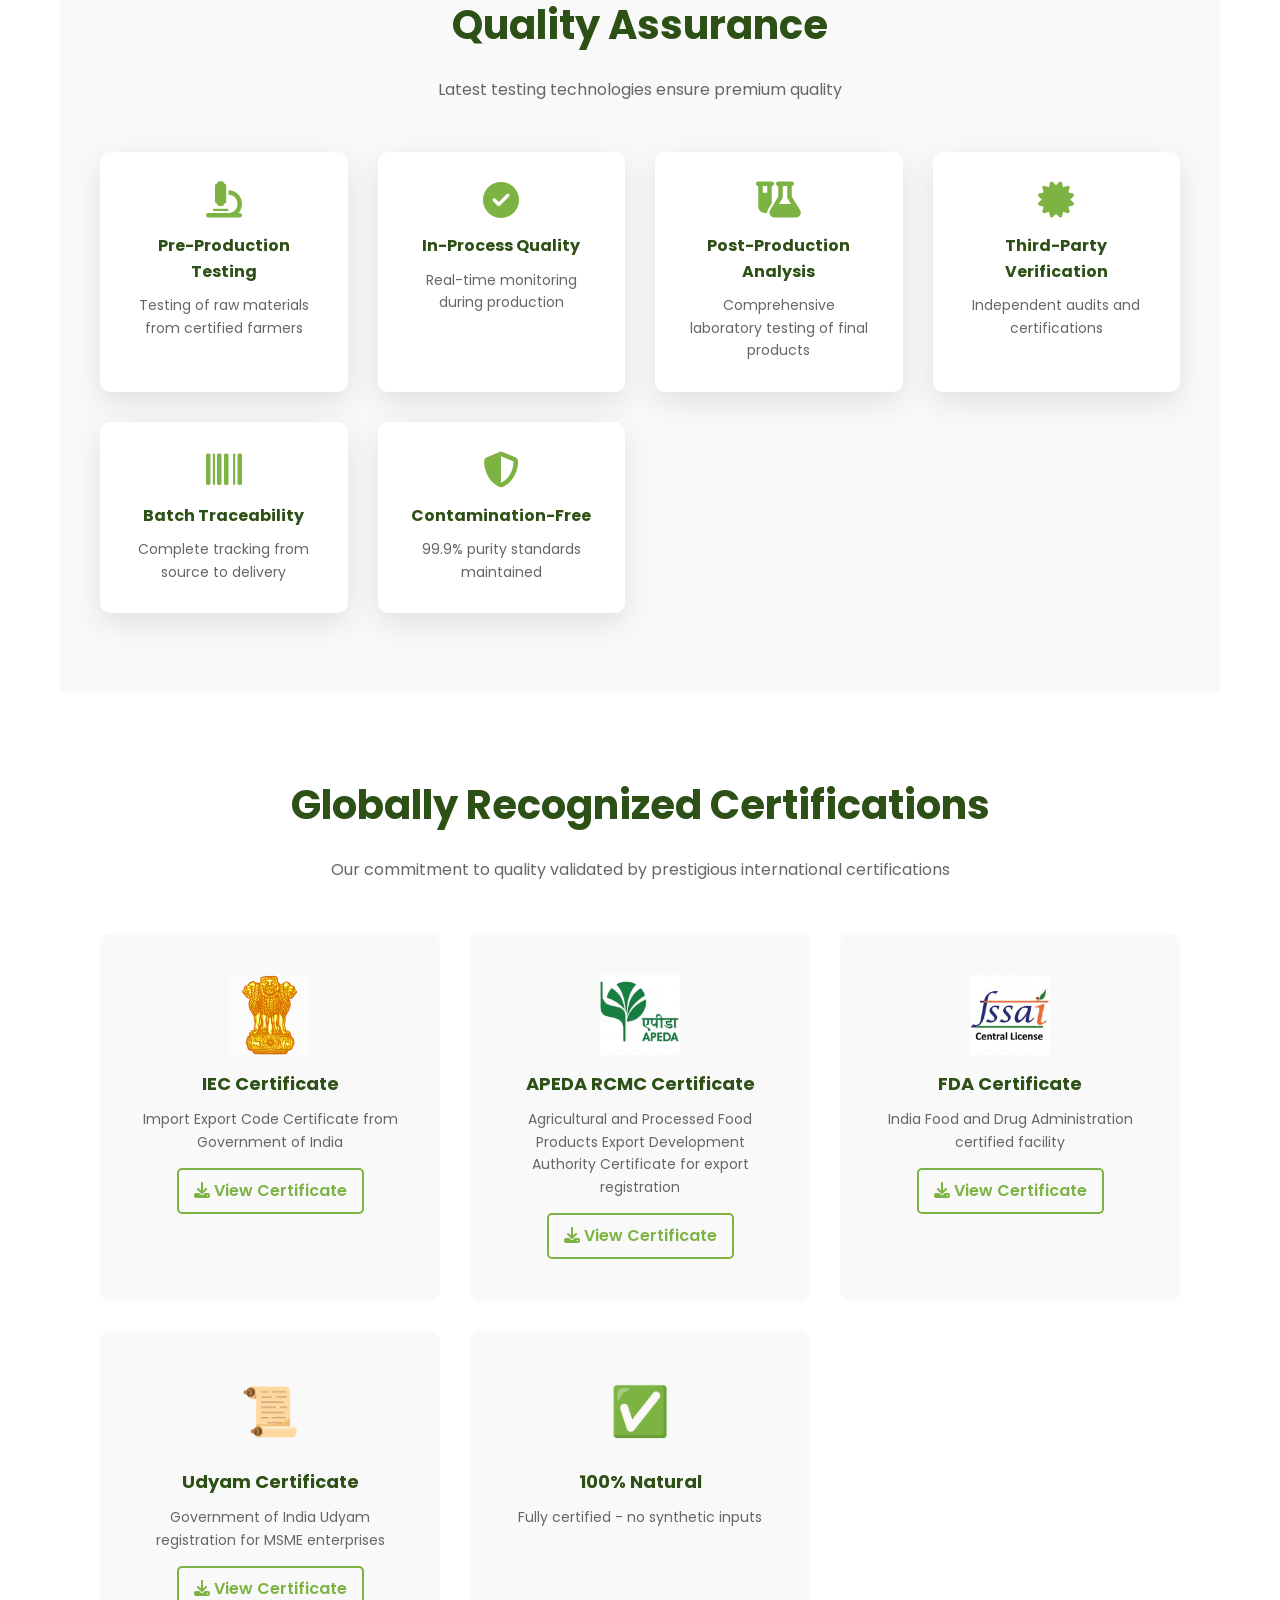
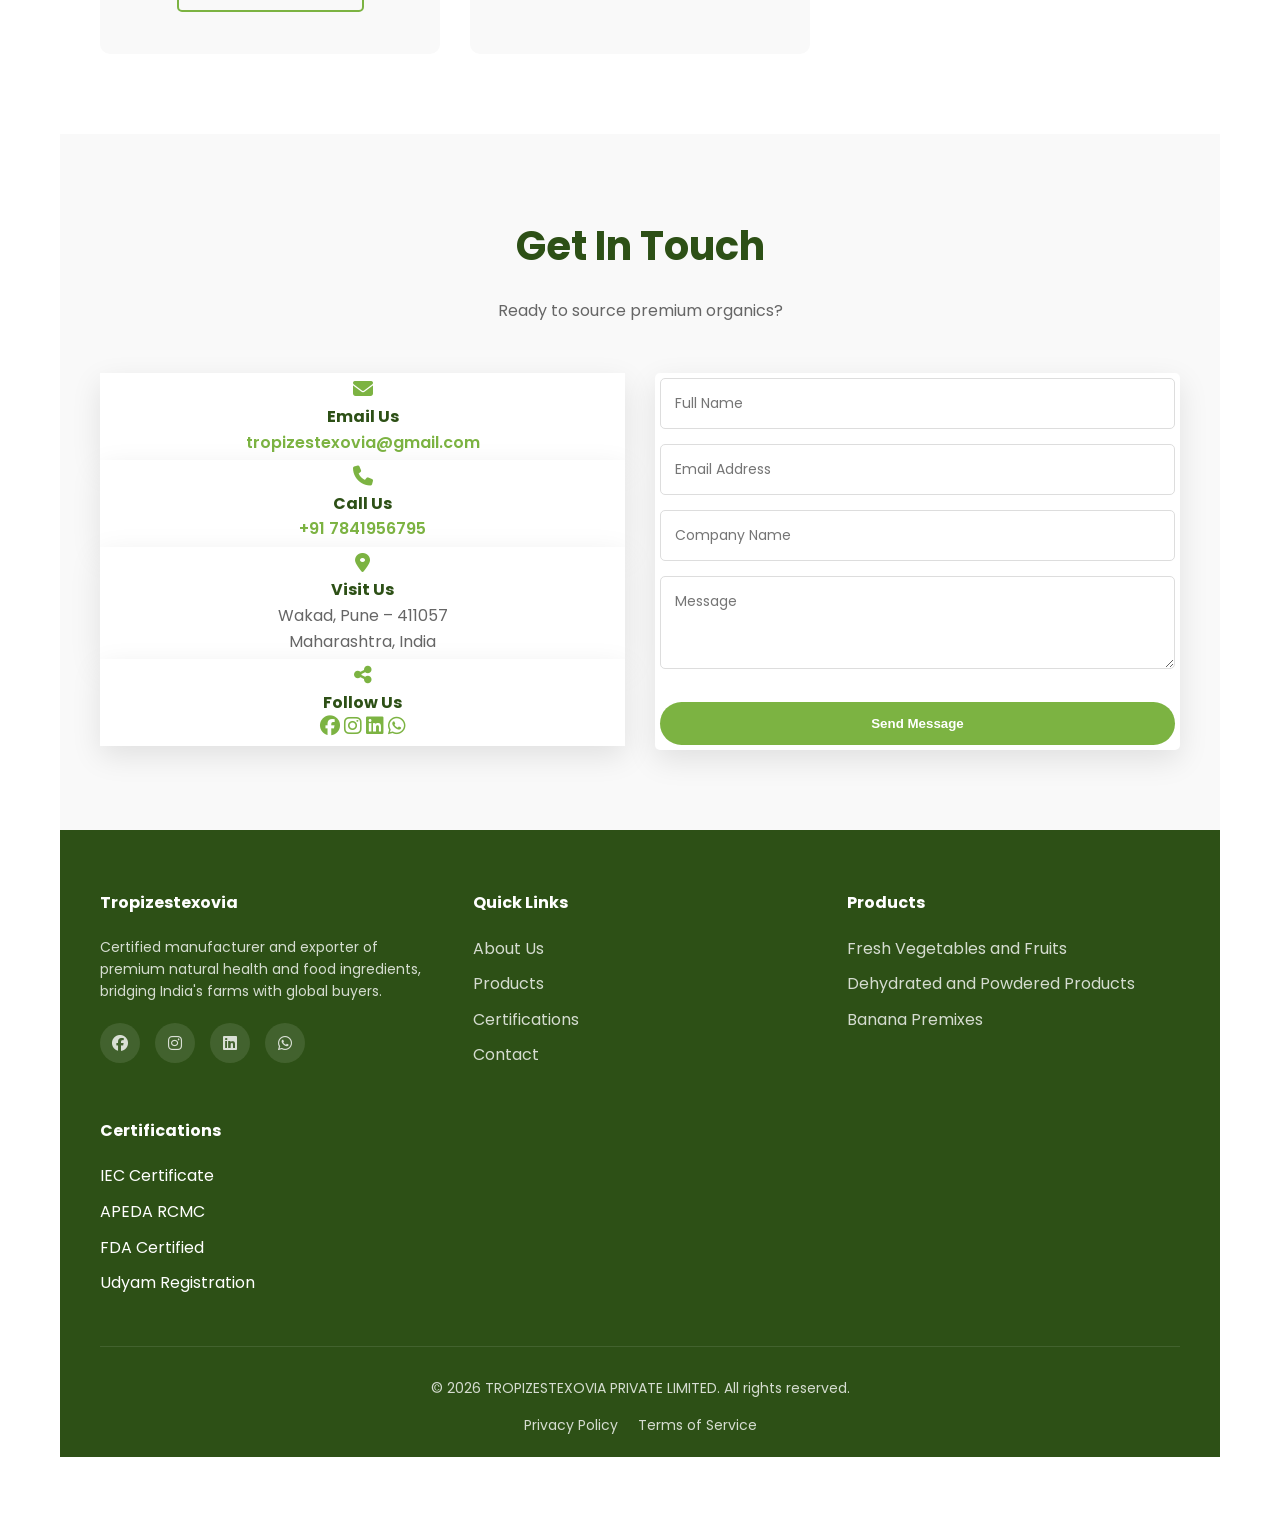
==== commit 84f57186: "ind" ====
--- a/index.html
+++ b/index.html
@@ -4,7 +4,7 @@
     <meta charset="UTF-8">
     <meta name="viewport" content="width=device-width, initial-scale=1.0">
     <base href="">
-    <title>Tropizestexovia - Premium Organic Products from India</title>
+    <title>Tropizestexovia - Premium NaturalProducts from India</title>
     <link rel="stylesheet" href="styles.css">
     <link rel="stylesheet" href="https://cdnjs.cloudflare.com/ajax/libs/font-awesome/6.4.0/css/all.min.css">
     <link href="https://fonts.googleapis.com/css2?family=Poppins:wght@300;400;500;600;700&display=swap" rel="stylesheet">
@@ -36,9 +36,9 @@
     <!-- Hero Section -->
     <section id="home" class="hero" style="background-image: url('hero-bg.jpg'); background-size: cover; background-position: center; background-attachment: fixed;">
         <div class="hero-content">
-            <h1 class="hero-title">Premium Coventional and Organic Products from India</h1>
-            <p class="hero-subtitle">Connecting India's Organic Farms to Global Buyers</p>
-            <p class="hero-description">Certified manufacturer and exporter of premium organic health and food ingredients, bridging small farmers with international buyers seeking high-quality organic products.</p>
+            <h1 class="hero-title">Premium Coventional and Natural Products from India</h1>
+            <p class="hero-subtitle">Connecting India's Farms to Global Buyers</p>
+            <p class="hero-description">Certified manufacturer and exporter of premium health and food ingredients, bridging small farmers with international buyers seeking high-quality conventional products.</p>
             <div class="hero-buttons">
                 <a href="#products" class="btn btn-primary">Explore Products</a>
                 <a href="#contact" class="btn btn-secondary">Contact Us</a>
@@ -50,10 +50,10 @@
                 </div>
                 <div class="stat">
                     <h3>200+</h3>
-                    <p>Organic Products</p>
+                    <!-- <p>Organic Products</p> -->
                 </div>
                 <div class="stat">
-                    <h3>15+</h3>
+                    <h3>5+</h3>
                     <p>Years Experience</p>
                 </div>
             </div>
@@ -68,18 +68,18 @@
                 <div class="about-text">
                     <div class="mission-box">
                         <h3>Our Mission</h3>
-                        <p>To establish ourselves as a trusted and dependable partner in the global organic trade by consistently delivering premium-quality agricultural products across multiple categories. We are committed to ensuring complete customer satisfaction through ethical business practices, reliable delivery schedules, and the development of enduring partnerships with both our farming network and international clients.</p>
+                        <p>To establish ourselves as a trusted and dependable partner in the global conventional trade by consistently delivering premium-quality agricultural products across multiple categories. We are committed to ensuring complete customer satisfaction through ethical business practices, reliable delivery schedules, and the development of enduring partnerships with both our farming network and international clients.</p>
                     </div>
 
                     <div class="vision-box">
                         <h3>Our Vision</h3>
-                        <p>To revolutionize global agricultural commerce by creating a robust and interconnected network of certified organic producers and international buyers. We envision a world where small-scale organic farmers are empowered through fair trade practices, and consumers worldwide have access to the finest organic products while supporting sustainable farming practices.</p>
+                        <p>To revolutionize global agricultural commerce by creating a robust and interconnected network of certified Natural producers and international buyers. We envision a world where small-scale natural farmers are empowered through fair trade practices, and consumers worldwide have access to the finest natural products while supporting sustainable farming practices.</p>
                     </div>
 
                     <div class="company-box">
                         <h3>Company Overview</h3>
-                        <p>Tropizestexovia Pvt Ltd is a pioneering organic export company based in India, specializing in premium dehydrated and fresh organic produce. We leverage cutting-edge processing technology combined with rigorous quality control measures to deliver products that exceed international standards. Our comprehensive portfolio includes organic spices, herbs, grains, seeds, herbal extracts, and superfoods.</p>
-                        <p>Located at the heart of India's agricultural region, we maintain direct relationships with 500+ certified organic farmers, ensuring complete traceability and ethical sourcing. Our commitment to sustainability, fair trade practices, and environmental stewardship positions us as an industry leader in the organic export sector.</p>
+                        <p>Tropizestexovia Pvt Ltd is a pioneering export company based in India, specializing in premium dehydrated and fresh natural produce. We leverage cutting-edge processing technology combined with rigorous quality control measures to deliver products that exceed international standards. Our comprehensive portfolio includes spices, herbs, grains, seeds, herbal extracts, and superfoods.</p>
+                        <p>Located at the heart of India's agricultural region, we maintain direct relationships with 500+ certified farmers, ensuring complete traceability and ethical sourcing. Our commitment to sustainability, fair trade practices, and environmental stewardship positions us as an industry leader in the export sector.</p>
                     </div>
                 </div>
                 <div class="about-features">
@@ -95,7 +95,7 @@
                     </div>
                     <div class="feature-item">
                         <i class="fas fa-award"></i>
-                        <h4>15+ yrs</h4>
+                        <h4>5+ yrs</h4>
                         <p>Years Experience</p>
                     </div>
                     <div class="feature-item">
@@ -112,7 +112,7 @@
     <section id="products" class="products">
         <div class="container">
             <h2 class="section-title">Our Products</h2>
-            <p class="section-subtitle">Premium organic ingredients for global industries</p>
+            <p class="section-subtitle">Premium natural ingredients for global industries</p>
             
             <div class="products-grid">
                 <div class="product-card">
@@ -124,7 +124,7 @@
                         <i class="fas fa-leaf"></i>
                     </div>
                     <h3>Fresh Vegetables & Fruits</h3>
-                    <p>Directly sourced from our certified organic farms, our fresh produce maintains highest quality standards with complete farm-to-table traceability.</p>
+                    <p>Directly sourced from our certified farms, our fresh produce maintains highest quality standards with complete farm-to-table traceability.</p>
                     <a href="product-farm-fresh.html" class="btn btn-primary" style="display: inline-block; margin-top: 15px;">View Details</a>
                 </div>
 
@@ -137,14 +137,14 @@
                         <i class="fas fa-flask-vial"></i>
                     </div>
                     <h3>Dehydrated Products</h3>
-                    <p>Premium dehydrated and powdered versions of our organic produce, perfect for industrial and commercial applications.</p>
+                    <p>Premium dehydrated and powdered versions of our natural produce, perfect for industrial and commercial applications.</p>
                     <a href="product-dehydrated.html" class="btn btn-primary" style="display: inline-block; margin-top: 15px;">View Details</a>
                 </div>
             
                 <div class="product-card">
                     <div class="product-image">
                         <a href="product-premix.html" class="product-image">
-                        <img src="product-premix.png" alt="Organic Premix"></a>
+                        <img src="product-premix.png" alt="Natural Premix"></a>
                     </div>
                     <div class="product-icon">
                         <i class="fas fa-blender"></i>
@@ -233,8 +233,8 @@
                 </div>
                 <div class="cert-card">
                     <div class="cert-icon">✅</div>
-                    <h4>100% Organic</h4>
-                    <p>Fully certified organic - no synthetic inputs</p>
+                    <h4>100% Natural</h4>
+                    <p>Fully certified - no synthetic inputs</p>
                 </div>
             </div>
         </div>
@@ -353,7 +353,7 @@
             <div class="footer-content">
                 <div class="footer-section">
                     <h4>Tropizestexovia</h4>
-                    <p>Certified manufacturer and exporter of premium organic health and food ingredients, bridging India's farms with global buyers.</p>
+                    <p>Certified manufacturer and exporter of premium natural health and food ingredients, bridging India's farms with global buyers.</p>
                     <div class="social-links">
                         <a href="https://www.facebook.com/share/19du6GPkQo/" target="_blank" title="Facebook"><i class="fab fa-facebook"></i></a>
                         <a href="https://www.instagram.com/tropizestexovia?igsh=aGVoY3Zkc3RvdDV5" target="_blank" title="Instagram"><i class="fab fa-instagram"></i></a>
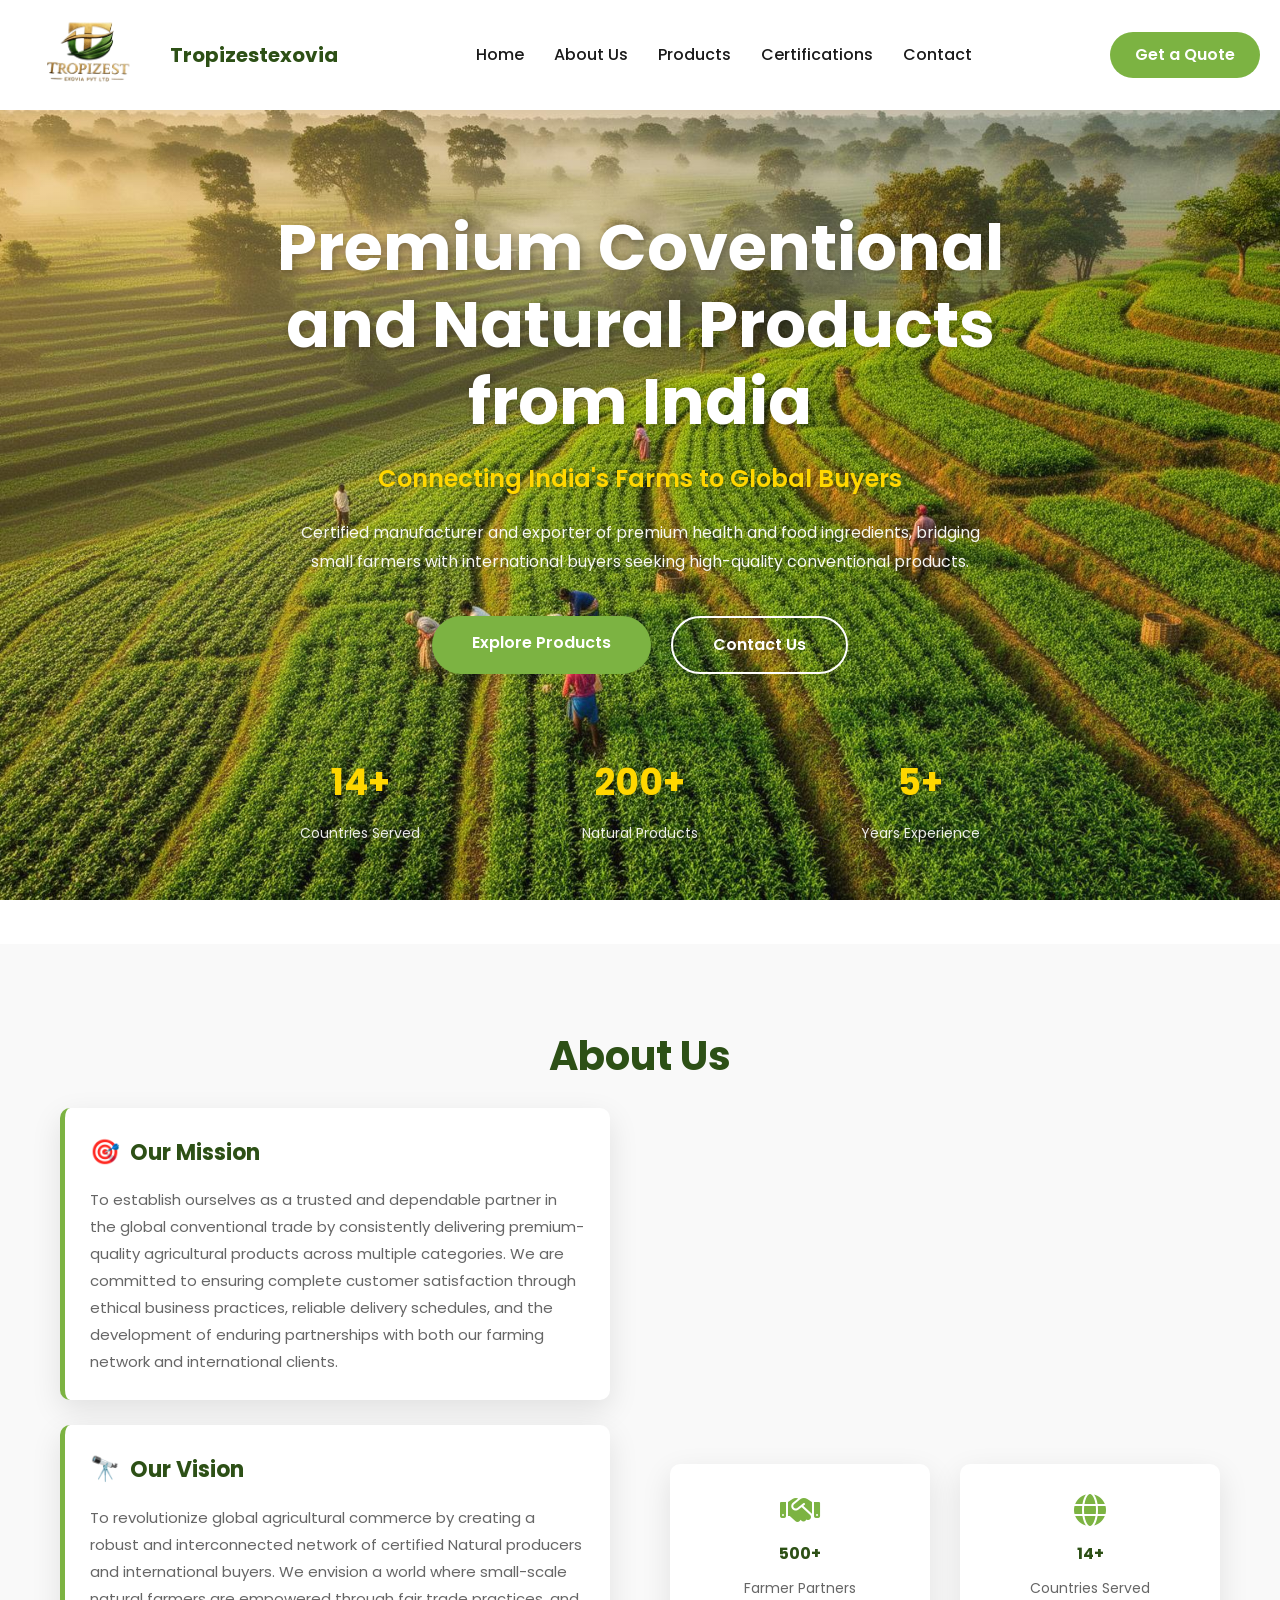
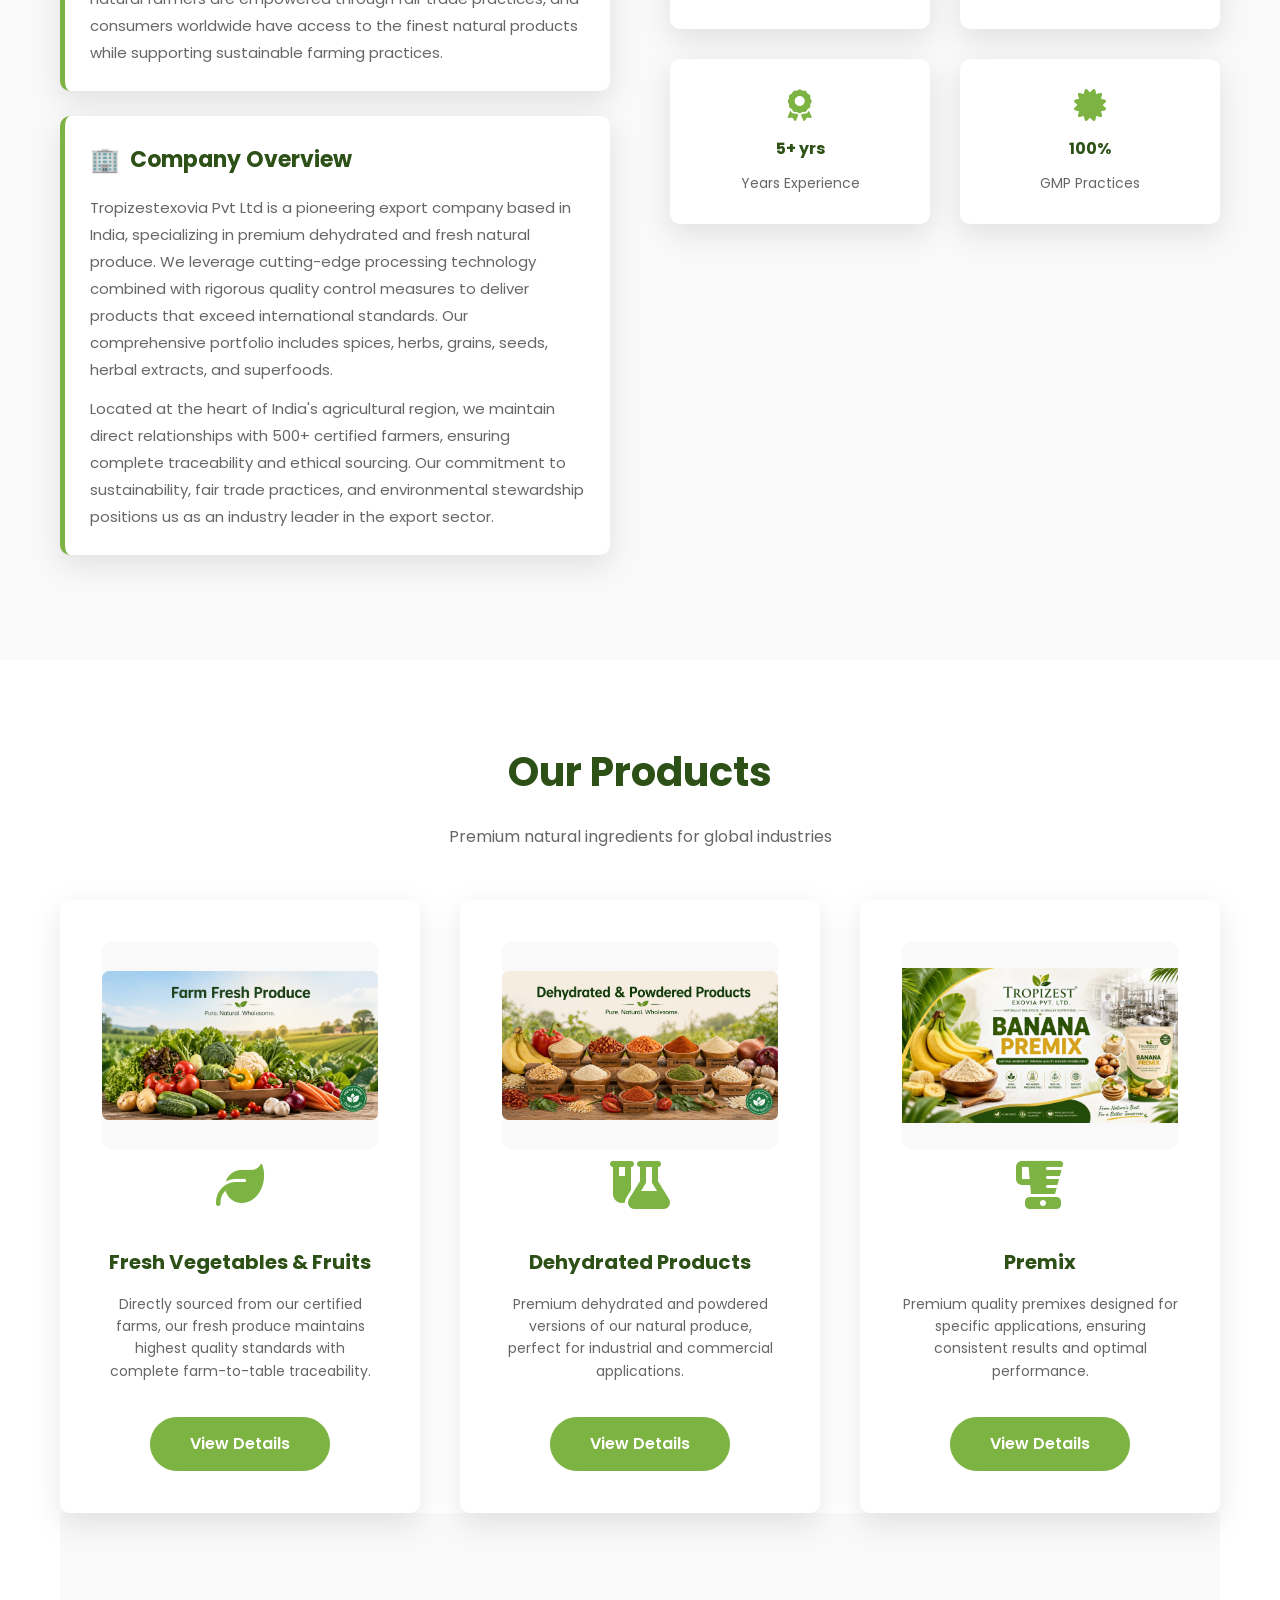
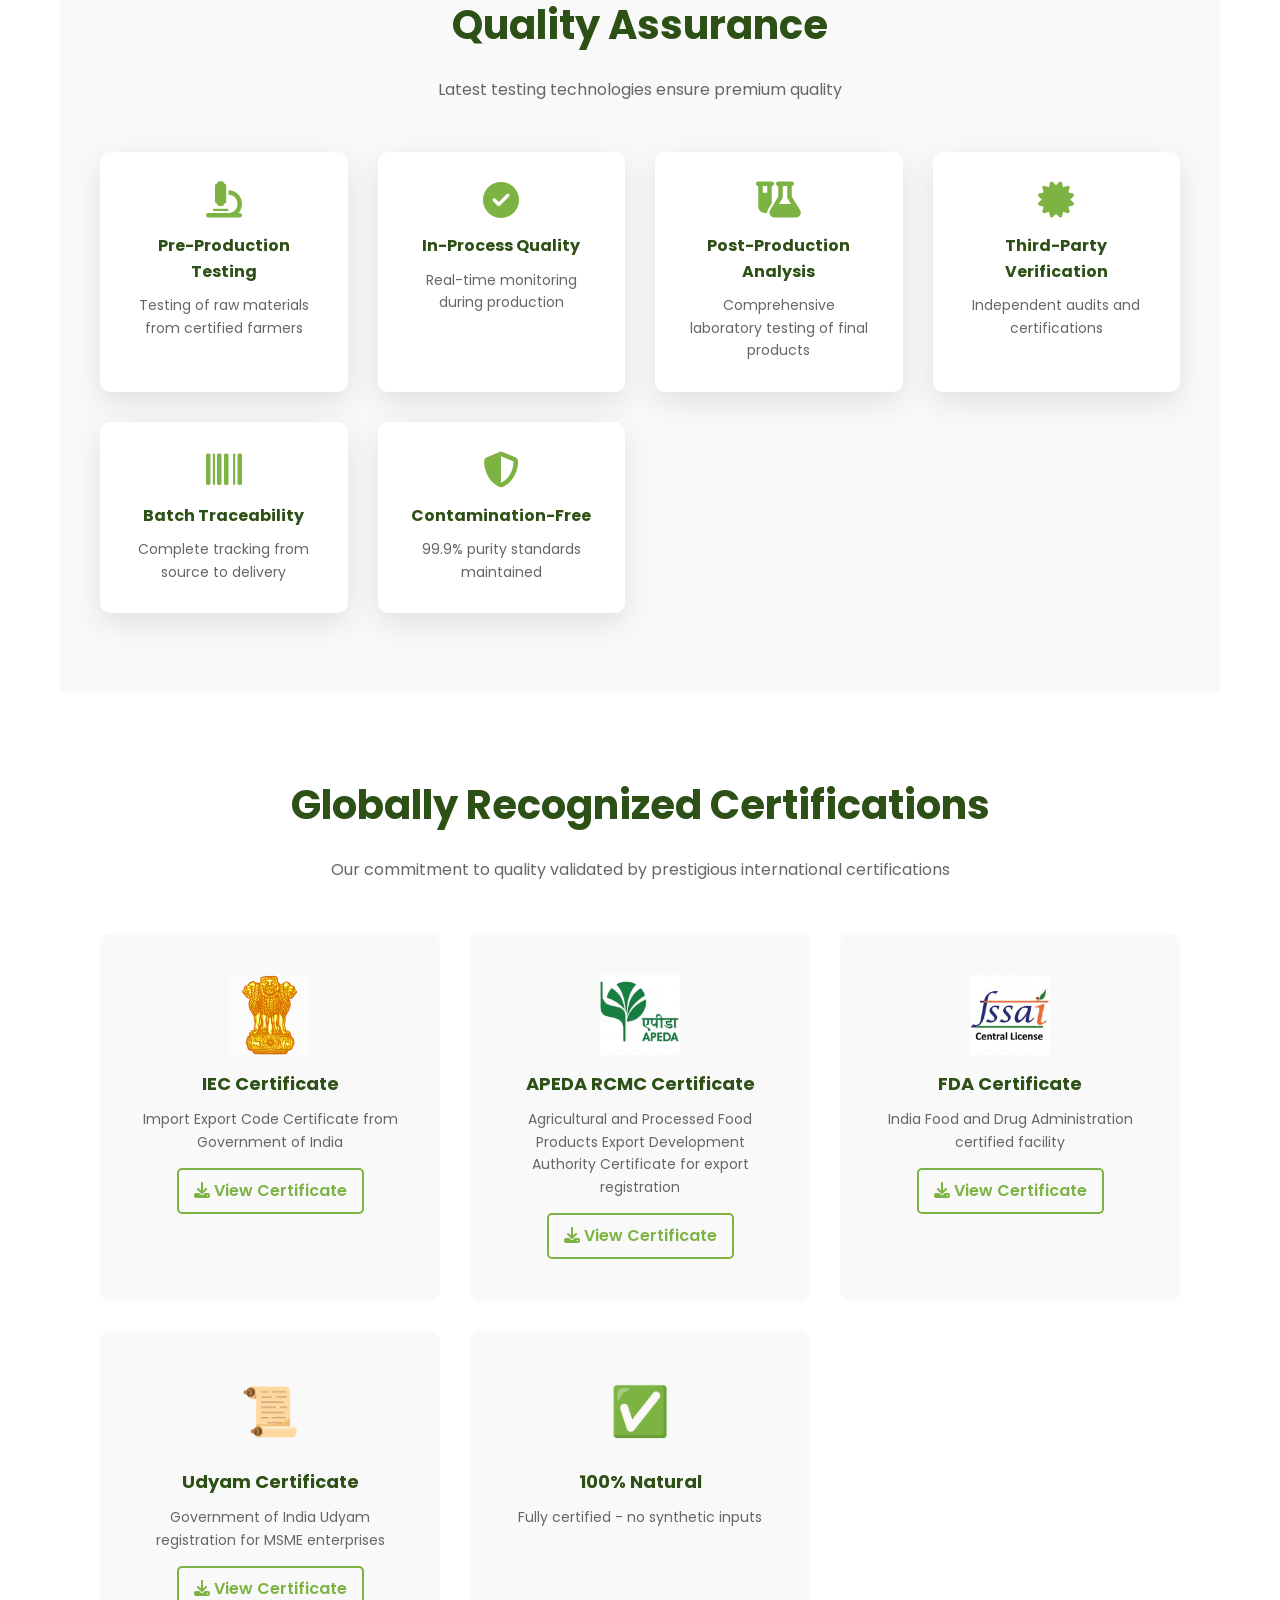
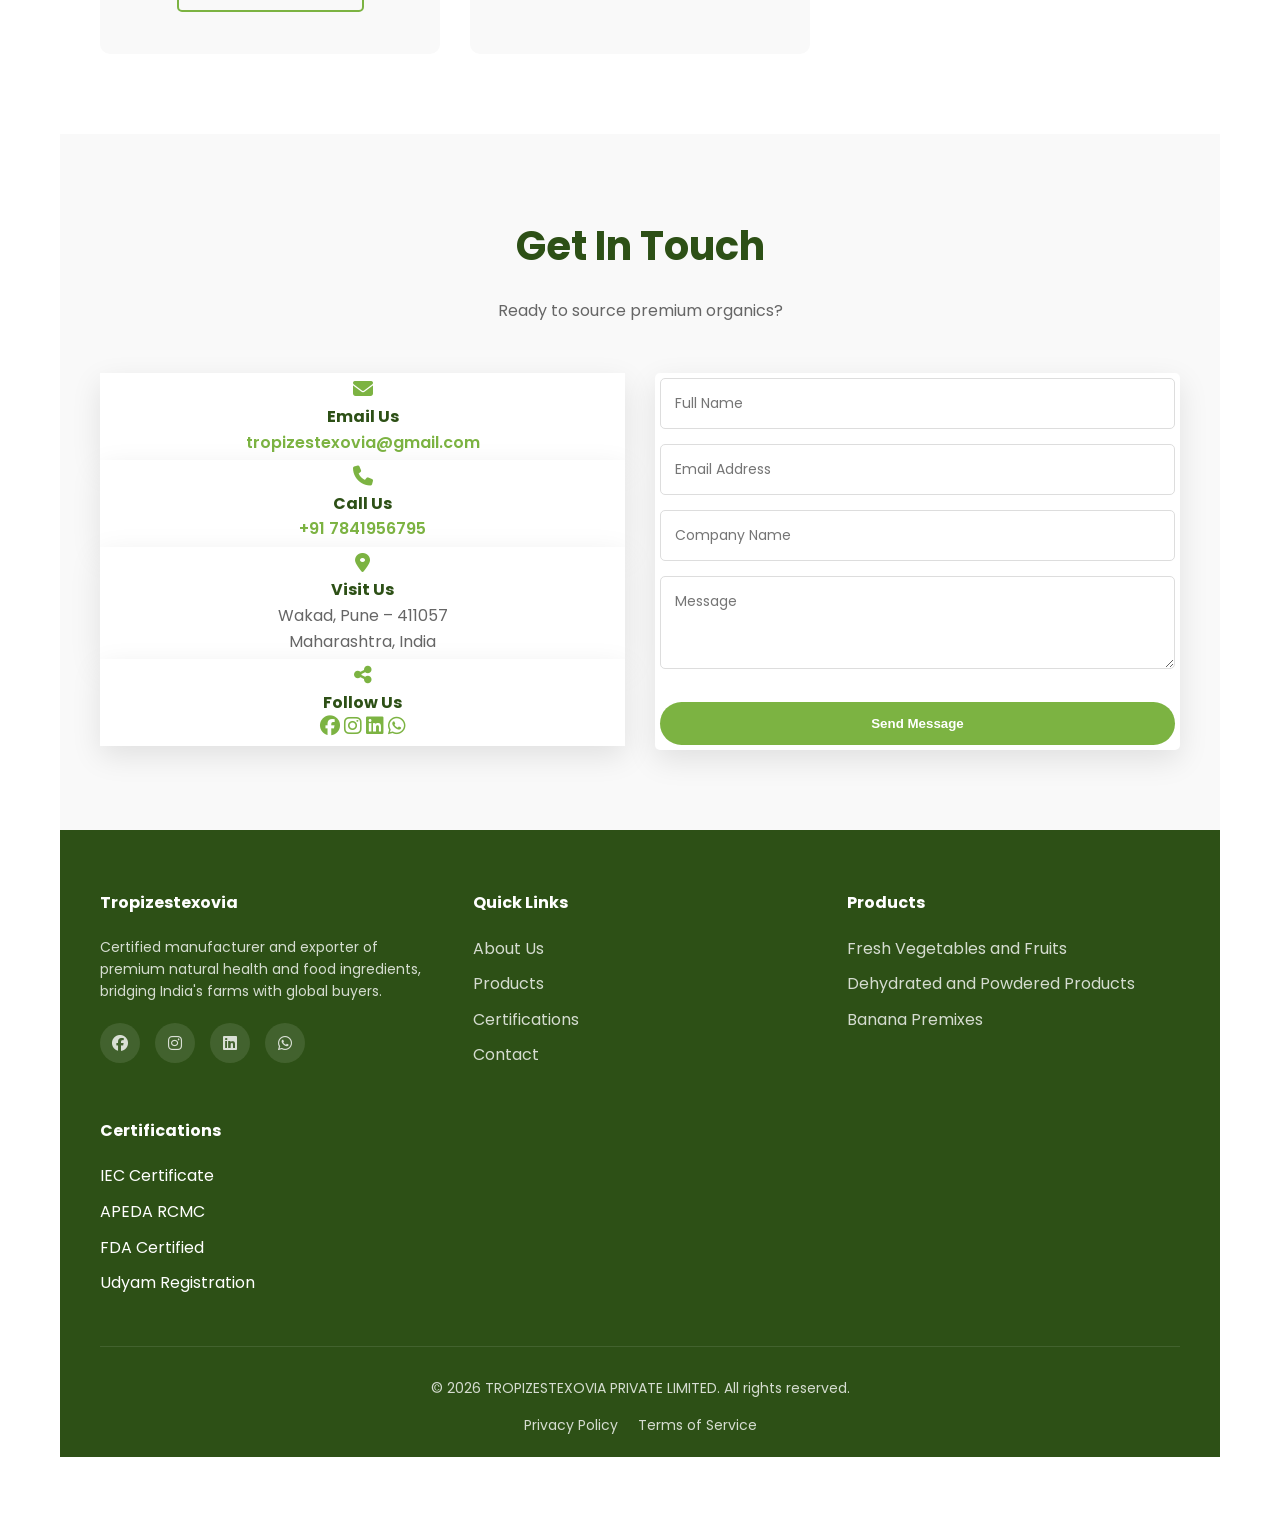
==== commit 65210e71: "indd" ====
--- a/index.html
+++ b/index.html
@@ -50,7 +50,7 @@
                 </div>
                 <div class="stat">
                     <h3>200+</h3>
-                    <!-- <p>Organic Products</p> -->
+                    <p>Natural Products</p>
                 </div>
                 <div class="stat">
                     <h3>5+</h3>
